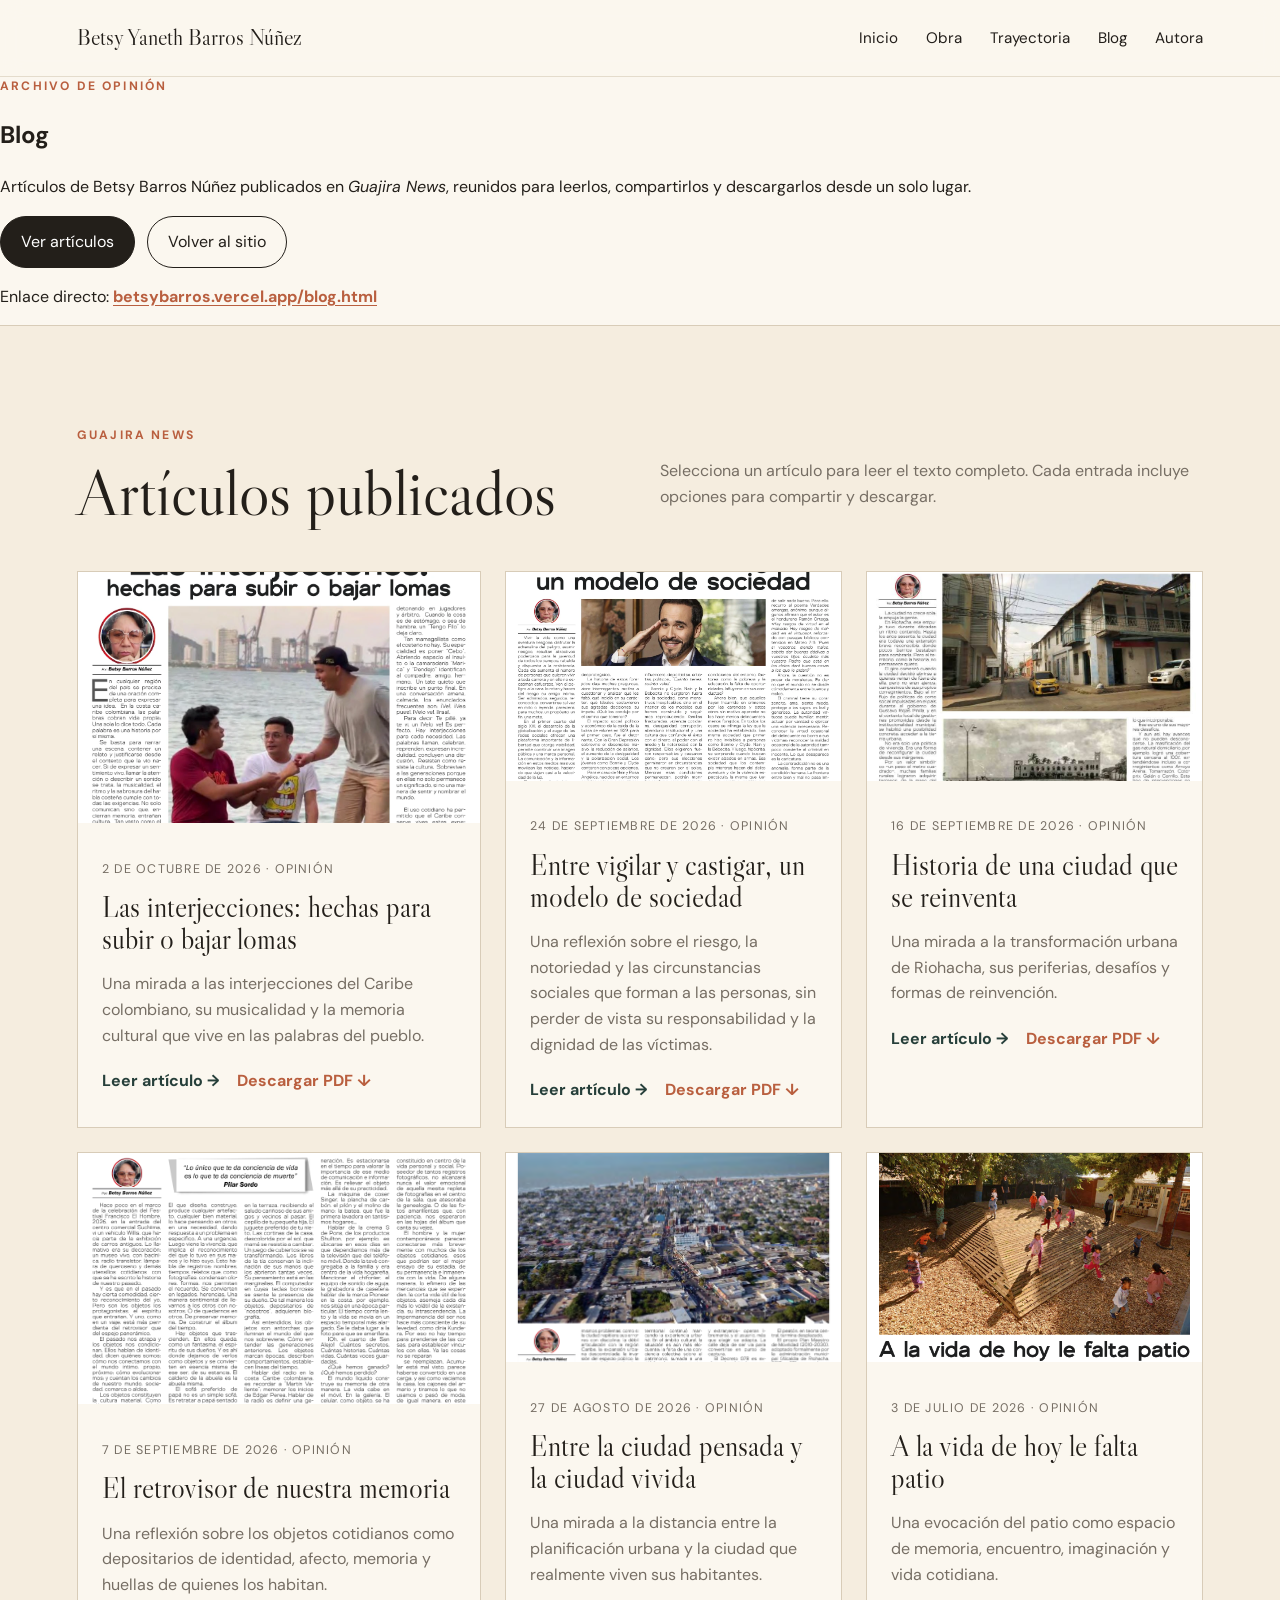
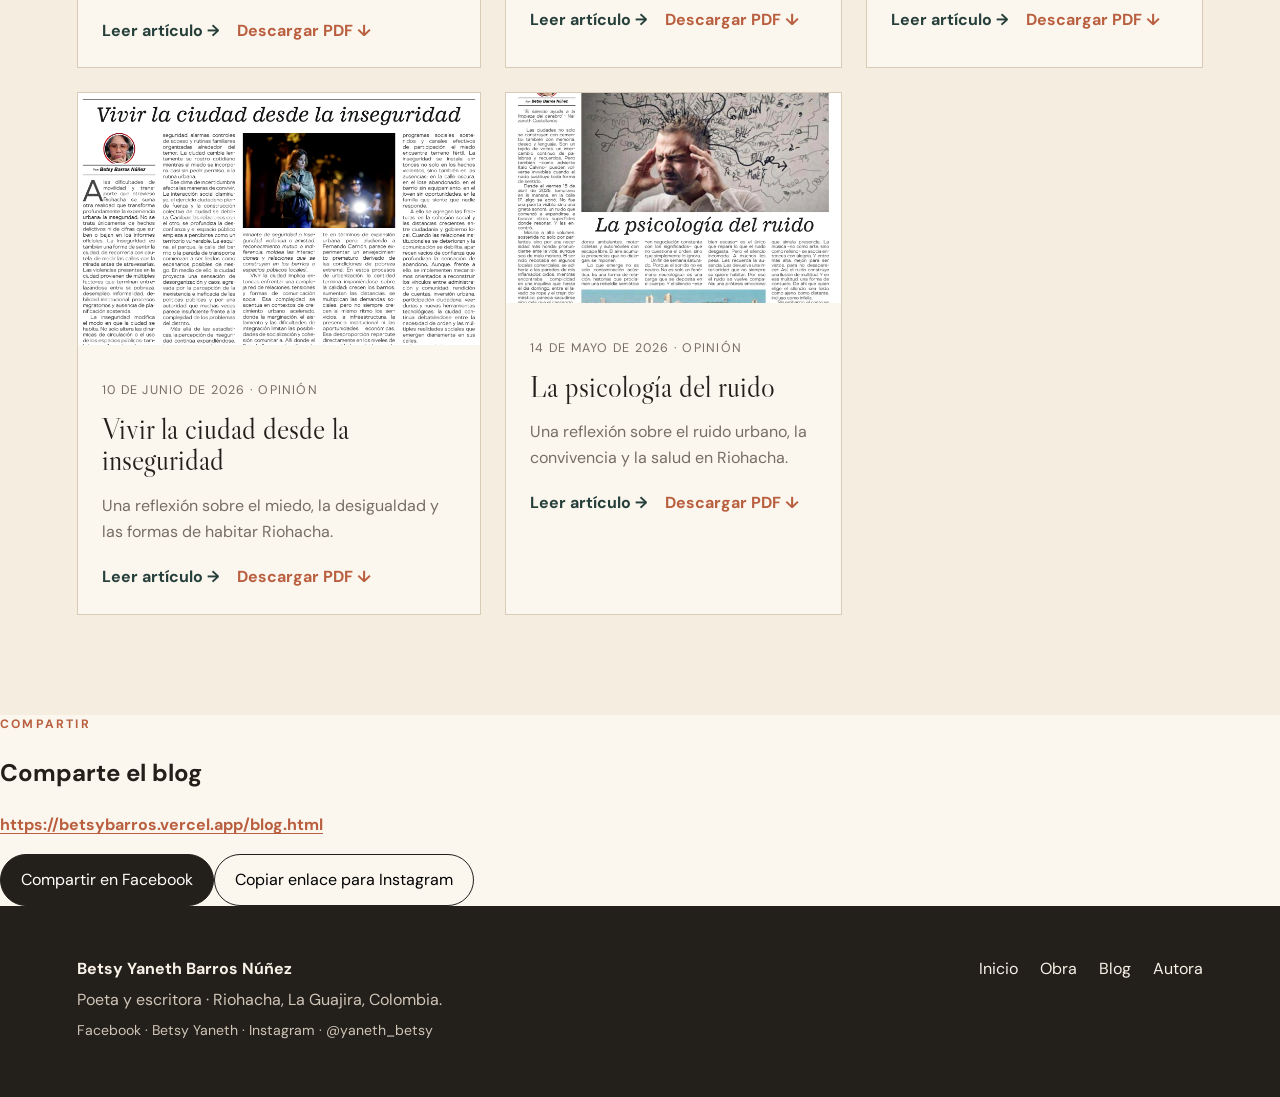
==== blog.html @ 894092a4 "Publicar Las interjecciones, columna del 2 de octubre de 2026" ====
<!DOCTYPE html>

<html lang="es">
<head>
<meta charset="utf-8"/>
<meta content="width=device-width, initial-scale=1.0" name="viewport"/>
<meta content="Blog de Betsy Yaneth Barros Núñez: archivo de artículos de opinión publicados en Guajira News." name="description"/>
<link href="https://betsybarros.vercel.app/blog.html" rel="canonical"/>
<meta content="Blog | Betsy Yaneth Barros Núñez" property="og:title"/>
<meta content="Artículos de opinión de Betsy Barros Núñez publicados en Guajira News." property="og:description"/>
<meta content="website" property="og:type"/>
<meta content="https://betsybarros.vercel.app/blog.html" property="og:url"/>
<meta content="https://betsybarros.vercel.app/assets/betsy-barros-retrato.png" property="og:image"/>
<title>Blog | Betsy Yaneth Barros Núñez</title>
<link href="https://fonts.googleapis.com" rel="preconnect"/>
<link crossorigin="" href="https://fonts.gstatic.com" rel="preconnect"/>
<link href="https://fonts.googleapis.com/css2?family=DM+Sans:wght@400;500;600;700&amp;family=Libre+Caslon+Display&amp;display=swap" rel="stylesheet"/>
<link href="styles.css" rel="stylesheet">
</link></head>
<body>
<header class="site-header">
<a class="brand" href="index.html">Betsy Yaneth Barros Núñez</a>
<nav aria-label="Navegación principal" class="nav">
<a href="index.html">Inicio</a><a href="index.html#obra">Obra</a><a href="index.html#trayectoria">Trayectoria</a><a aria-current="page" class="nav-blog" href="blog.html">Blog</a><a href="index.html#autora">Autora</a>
</nav>
</header>
<main>
<section class="blog-hero">
<p class="eyebrow">Archivo de opinión</p>
<h1>Blog</h1>
<p>Artículos de Betsy Barros Núñez publicados en <em>Guajira News</em>, reunidos para leerlos, compartirlos y descargarlos desde un solo lugar.</p>
<div class="hero-actions"><a class="btn primary" href="#archivo">Ver artículos</a><a class="btn secondary" href="index.html">Volver al sitio</a></div>
<p class="blog-public-url">Enlace directo: <a href="https://betsybarros.vercel.app/blog.html">betsybarros.vercel.app/blog.html</a></p>
</section>
<section class="section articles-section" id="archivo">
<div class="section-heading split-heading"><div><p class="eyebrow">Guajira News</p><h2>Artículos publicados</h2></div><p>Selecciona un artículo para leer el texto completo. Cada entrada incluye opciones para compartir y descargar.</p></div>
<div class="articles-grid"><article class="article-card featured"><div class="article-image article-photo"><img alt="Página 6 del artículo Las interjecciones: hechas para subir o bajar lomas publicado en Guajira News" src="assets/las-interjecciones-hechas-para-subir-o-bajar-lomas-guajira-news.webp"/></div><div class="article-body"><p class="meta">2 de octubre de 2026 · Opinión</p><h3>Las interjecciones: hechas para subir o bajar lomas</h3><p>Una mirada a las interjecciones del Caribe colombiano, su musicalidad y la memoria cultural que vive en las palabras del pueblo.</p><div class="card-actions"><a class="text-link" href="las-interjecciones-hechas-para-subir-o-bajar-lomas.html">Leer artículo →</a><a class="text-link subtle-link" download="" href="downloads/las-interjecciones-hechas-para-subir-o-bajar-lomas-betsy-barros.pdf">Descargar PDF ↓</a></div></div></article><article class="article-card"><div class="article-image article-photo"><img alt="Página 12 del artículo Entre vigilar y castigar, un modelo de sociedad publicado en Guajira News" src="assets/entre-vigilar-y-castigar-un-modelo-de-sociedad-guajira-news.webp"/></div><div class="article-body"><p class="meta">24 de septiembre de 2026 · Opinión</p><h3>Entre vigilar y castigar, un modelo de sociedad</h3><p>Una reflexión sobre el riesgo, la notoriedad y las circunstancias sociales que forman a las personas, sin perder de vista su responsabilidad y la dignidad de las víctimas.</p><div class="card-actions"><a class="text-link" href="entre-vigilar-y-castigar-un-modelo-de-sociedad.html">Leer artículo →</a><a class="text-link subtle-link" download="" href="downloads/entre-vigilar-y-castigar-un-modelo-de-sociedad-betsy-barros.pdf">Descargar PDF ↓</a></div></div></article><article class="article-card"><div class="article-image article-photo"><img alt="Página del artículo Historia de una ciudad que se reinventa publicado en Guajira News" src="assets/historia-de-una-ciudad-que-se-reinventa-guajira-news.jpg"/></div><div class="article-body"><p class="meta">16 de septiembre de 2026 · Opinión</p><h3>Historia de una ciudad que se reinventa</h3><p>Una mirada a la transformación urbana de Riohacha, sus periferias, desafíos y formas de reinvención.</p><div class="card-actions"><a class="text-link" href="historia-de-una-ciudad-que-se-reinventa.html">Leer artículo →</a><a class="text-link subtle-link" download="" href="downloads/historia-de-una-ciudad-que-se-reinventa-betsy-barros.pdf">Descargar PDF ↓</a></div></div></article>
<article class="article-card"><div class="article-image article-photo"><img alt="Artículo El retrovisor de nuestra memoria" src="assets/el-retrovisor-de-nuestra-memoria-guajira-news.png"/></div><div class="article-body"><p class="meta">7 de septiembre de 2026 · Opinión</p><h3>El retrovisor de nuestra memoria</h3><p>Una reflexión sobre los objetos cotidianos como depositarios de identidad, afecto, memoria y huellas de quienes los habitan.</p><div class="card-actions"><a class="text-link" href="el-retrovisor-de-nuestra-memoria.html">Leer artículo →</a><a class="text-link subtle-link" download="" href="downloads/el-retrovisor-de-nuestra-memoria-betsy-barros.pdf">Descargar PDF ↓</a></div></div></article>
<article class="article-card"><div class="article-image article-photo"><img alt="Artículo Entre la ciudad pensada y la ciudad vivida" src="assets/entre-la-ciudad-pensada-y-la-ciudad-vivida-guajira-news.png"/></div><div class="article-body"><p class="meta">27 de agosto de 2026 · Opinión</p><h3>Entre la ciudad pensada y la ciudad vivida</h3><p>Una mirada a la distancia entre la planificación urbana y la ciudad que realmente viven sus habitantes.</p><div class="card-actions"><a class="text-link" href="entre-la-ciudad-pensada-y-la-ciudad-vivida.html">Leer artículo →</a><a class="text-link subtle-link" download="" href="downloads/entre-la-ciudad-pensada-y-la-ciudad-vivida-betsy-barros.pdf">Descargar PDF ↓</a></div></div></article>
<article class="article-card"><div class="article-image article-photo"><img alt="Artículo A la vida de hoy le falta patio" src="assets/a-la-vida-de-hoy-le-falta-patio-guajira-news.png"/></div><div class="article-body"><p class="meta">3 de julio de 2026 · Opinión</p><h3>A la vida de hoy le falta patio</h3><p>Una evocación del patio como espacio de memoria, encuentro, imaginación y vida cotidiana.</p><div class="card-actions"><a class="text-link" href="a-la-vida-de-hoy-le-falta-patio.html">Leer artículo →</a><a class="text-link subtle-link" download="" href="downloads/a-la-vida-de-hoy-le-falta-patio-betsy-barros.pdf">Descargar PDF ↓</a></div></div></article>
<article class="article-card"><div class="article-image article-photo"><img alt="Artículo Vivir la ciudad desde la inseguridad" src="assets/vivir-ciudad-recorte.png"/></div><div class="article-body"><p class="meta">10 de junio de 2026 · Opinión</p><h3>Vivir la ciudad desde la inseguridad</h3><p>Una reflexión sobre el miedo, la desigualdad y las formas de habitar Riohacha.</p><div class="card-actions"><a class="text-link" href="article.html">Leer artículo →</a><a class="text-link subtle-link" download="" href="downloads/vivir-la-ciudad-desde-la-inseguridad-betsy-barros.pdf">Descargar PDF ↓</a></div></div></article>
<article class="article-card"><div class="article-image article-photo"><img alt="Artículo La psicología del ruido" src="assets/la-psicologia-del-ruido-guajira-news.jpg"/></div><div class="article-body"><p class="meta">14 de mayo de 2026 · Opinión</p><h3>La psicología del ruido</h3><p>Una reflexión sobre el ruido urbano, la convivencia y la salud en Riohacha.</p><div class="card-actions"><a class="text-link" href="la-psicologia-del-ruido.html">Leer artículo →</a><a class="text-link subtle-link" download="" href="downloads/la-psicologia-del-ruido-betsy-barros.pdf">Descargar PDF ↓</a></div></div></article>
</div>
</section>
<section aria-labelledby="compartir-blog" class="site-share-section"><div><p class="eyebrow">Compartir</p><h2 id="compartir-blog">Comparte el blog</h2><p><a class="public-url" href="https://betsybarros.vercel.app/blog.html">https://betsybarros.vercel.app/blog.html</a></p></div><div class="site-share-actions"><a class="btn primary" href="https://www.facebook.com/sharer/sharer.php?u=https%3A%2F%2Fbetsybarros.vercel.app%2Fblog.html" rel="noopener noreferrer" target="_blank">Compartir en Facebook</a><button class="btn secondary" id="copyBlogLink" type="button">Copiar enlace para Instagram</button></div></section>
</main>
<footer class="footer"><div><strong>Betsy Yaneth Barros Núñez</strong><p>Poeta y escritora · Riohacha, La Guajira, Colombia.</p><p class="demo-note"><a href="https://facebook.com/betsy.yaneth.5" rel="noopener noreferrer" target="_blank">Facebook · Betsy Yaneth</a> · <a href="https://www.instagram.com/yaneth_betsy/" rel="noopener noreferrer" target="_blank">Instagram · @yaneth_betsy</a></p></div><div class="footer-links"><a href="index.html">Inicio</a><a href="index.html#obra">Obra</a><a class="nav-blog" href="blog.html">Blog</a><a href="index.html#autora">Autora</a></div></footer>
<script src="script.js"></script>
</body>
</html>
---- styles.css ----
:root{--ink:#231f1a;--sand:#f1e2c6;--paper:#fbf7ef;--rust:#b95f3f;--deep:#263f3a;--line:#d8ccb8;--white:#fff;--muted:#766e64}
*{box-sizing:border-box}html{scroll-behavior:smooth}body{margin:0;font-family:'DM Sans',sans-serif;background:var(--paper);color:var(--ink);line-height:1.6}a{color:inherit;text-decoration:none}button,input,textarea{font:inherit}
.site-header{position:sticky;top:0;z-index:20;display:flex;justify-content:space-between;align-items:center;padding:20px 6vw;background:rgba(251,247,239,.94);backdrop-filter:blur(10px);border-bottom:1px solid rgba(216,204,184,.65)}.brand{font-family:'Libre Caslon Display',serif;font-size:1.4rem}.nav{display:flex;gap:28px;font-size:.95rem}.nav a:hover,.text-link:hover,.back-link:hover{color:var(--rust)}
.hero{min-height:82vh;display:grid;grid-template-columns:1.08fr .92fr;align-items:stretch}.hero-copy{padding:9vw 6vw 7vw;display:flex;flex-direction:column;justify-content:center}.eyebrow{text-transform:uppercase;letter-spacing:.18em;font-size:.76rem;font-weight:700;color:var(--rust);margin:0 0 14px}.hero h1,.section h2,.article-page h1{font-family:'Libre Caslon Display',serif;font-weight:400;line-height:1.03;margin:0}.hero h1{font-size:clamp(3.1rem,7vw,7rem);max-width:900px}.hero-text{font-size:1.18rem;max-width:620px;color:var(--muted);margin:28px 0}.hero-actions{display:flex;gap:12px;flex-wrap:wrap}.btn{border-radius:999px;padding:12px 20px;border:1px solid var(--ink);cursor:pointer;display:inline-flex;align-items:center;justify-content:center}.btn.primary{background:var(--ink);color:var(--white)}.btn.secondary{background:transparent}.btn:hover{transform:translateY(-1px)}
.hero-art{position:relative;overflow:hidden;min-height:550px;background:linear-gradient(#e8bd74,#f2d7a5 48%,#ca7c54 48%,#b65f43);display:flex;align-items:center;justify-content:center}.sun{position:absolute;width:170px;height:170px;border-radius:50%;background:#f9e5a9;top:12%;right:18%}.dune{position:absolute;border-radius:50% 50% 0 0}.dune-one{width:120%;height:42%;background:#d7925c;bottom:-7%;left:-18%;transform:rotate(7deg)}.dune-two{width:100%;height:34%;background:#9f5843;bottom:-8%;right:-25%;transform:rotate(-8deg)}.portrait-placeholder{position:relative;z-index:3;width:58%;aspect-ratio:3/4;border:1px solid rgba(255,255,255,.55);display:flex;align-items:center;justify-content:center;color:#fff;background:rgba(38,63,58,.18);backdrop-filter:blur(3px);font-weight:600}
.section{padding:100px 6vw;border-top:1px solid var(--line)}.section-heading{max-width:760px;margin-bottom:45px}.section-heading h2,.author-section h2{font-size:clamp(2.5rem,5vw,5rem)}.section-heading>p:last-child,.split-heading>p{color:var(--muted)}.books-grid{display:grid;grid-template-columns:repeat(3,1fr);gap:28px}.book-card{display:grid;grid-template-columns:44% 1fr;gap:20px;align-items:end}.book-cover{aspect-ratio:2/3;display:flex;align-items:flex-end;padding:18px;font-family:'Libre Caslon Display',serif;font-size:1.3rem;box-shadow:0 20px 40px rgba(35,31,26,.12)}.cover-a{background:linear-gradient(145deg,#203d36,#6d9182);color:#fff}.cover-b{background:linear-gradient(145deg,#c66e49,#f0bd7f)}.cover-c{background:linear-gradient(145deg,#e9d7b5,#9c775a)}.book-info h3,.article-body h3{font-family:'Libre Caslon Display',serif;font-weight:400;font-size:1.8rem;line-height:1.1;margin:5px 0 12px}.book-info p{font-size:.95rem}.meta{font-size:.78rem;text-transform:uppercase;letter-spacing:.1em;color:var(--muted)}
.articles-section{background:#f5eddf}.split-heading{display:grid;grid-template-columns:1fr 1fr;max-width:none;align-items:end;gap:40px}.articles-grid{display:grid;grid-template-columns:1.2fr 1fr 1fr;gap:24px}.article-card{background:var(--paper);border:1px solid var(--line)}.article-image{aspect-ratio:16/10}.abstract-one{background:radial-gradient(circle at 22% 20%,#f4c978 0 16%,transparent 17%),linear-gradient(135deg,#284943 0 43%,#d07350 43% 72%,#e8cf9e 72%)}.abstract-two{background:linear-gradient(145deg,#dcb36b 0 33%,#8f513e 33% 64%,#253d38 64%)}.abstract-three{background:radial-gradient(circle at 70% 32%,#f6d58b 0 14%,transparent 15%),linear-gradient(155deg,#b45c42,#e3b375 52%,#2d4b46 52%)}.article-body{padding:24px}.article-body p{color:var(--muted)}.text-link{font-weight:700;color:var(--deep)}
.author-section{display:grid;grid-template-columns:1fr 1fr;gap:80px}.author-copy{font-size:1.1rem;color:var(--muted)}.footer{padding:50px 6vw;background:var(--ink);color:#f8f1e7;display:flex;justify-content:space-between;gap:40px}.footer p{color:#cfc5b8;margin:6px 0}.footer-links{display:flex;gap:22px}
.article-page{max-width:1080px;margin:0 auto;padding:70px 6vw 100px}.back-link{display:inline-block;margin-bottom:60px;color:var(--muted)}.article-page article{max-width:820px;margin:0 auto}.article-page h1{font-size:clamp(3rem,7vw,6.8rem);margin-bottom:20px}.article-meta-row{display:flex;gap:10px;color:var(--muted);margin-bottom:36px}.article-hero{width:100%;aspect-ratio:16/8;margin:0 0 55px}.article-content{max-width:720px;margin:0 auto;font-family:Georgia,serif;font-size:1.15rem;line-height:1.85}.article-content .lead{font-size:1.35rem}.article-content blockquote{font-family:'Libre Caslon Display',serif;font-size:2rem;line-height:1.25;border-left:3px solid var(--rust);margin:45px 0;padding:10px 0 10px 28px}.share-panel{margin:70px auto 0;max-width:720px;border-top:1px solid var(--line);border-bottom:1px solid var(--line);padding:28px 0;display:flex;justify-content:space-between;gap:24px;align-items:center}.share-panel p{margin:4px 0;color:var(--muted)}.share-actions{display:flex;gap:10px;flex-wrap:wrap}.comments-section{max-width:720px;margin:90px auto 0}.comment-form{display:grid;gap:18px}.comment-form label{display:grid;gap:8px;font-weight:600}.comment-form input,.comment-form textarea{border:1px solid var(--line);background:#fffdf8;padding:14px;border-radius:8px}.demo-note{font-size:.88rem;color:var(--muted);margin-top:16px}.comments-list{display:grid;gap:14px;margin-top:30px}.comment{border-top:1px solid var(--line);padding:20px 0}.comment strong{display:block}.comment time{font-size:.8rem;color:var(--muted)}
@media (max-width:900px){.hero{grid-template-columns:1fr}.hero-art{min-height:440px}.books-grid,.articles-grid{grid-template-columns:1fr}.book-card{grid-template-columns:150px 1fr}.split-heading,.author-section{grid-template-columns:1fr;gap:25px}.nav{display:none}.share-panel{align-items:flex-start;flex-direction:column}}
@media (max-width:560px){.hero-copy,.section,.article-page{padding-left:22px;padding-right:22px}.hero h1{font-size:3.4rem}.book-card{grid-template-columns:1fr}.book-cover{max-width:210px}.footer{padding:40px 22px;flex-direction:column}.article-page h1{font-size:3.4rem}}

/* Content added for Betsy Yaneth Barros Núñez */
.cover-d{background:linear-gradient(145deg,#7e4237,#d58c65);color:#fff}.cover-e{background:linear-gradient(145deg,#31504a,#d2b179);color:#fff}
.content-note{margin:34px 0 0;color:var(--muted);font-size:.9rem}
.trajectory-section{background:var(--deep);color:var(--paper)}.trajectory-section .section-heading>p:last-child{color:#d6cec0}.trajectory-grid{display:grid;grid-template-columns:repeat(3,1fr);gap:1px;background:rgba(255,255,255,.18);border:1px solid rgba(255,255,255,.18)}.trajectory-card{padding:34px;background:var(--deep)}.trajectory-card h3{font-family:'Libre Caslon Display',serif;font-size:2rem;font-weight:400;line-height:1.1;margin:8px 0 18px}.trajectory-card p:last-child{color:#d6cec0}.trajectory-year{margin:0;text-transform:uppercase;letter-spacing:.15em;font-size:.75rem;font-weight:700;color:#e9bd76}
.author-copy strong{color:var(--ink)}
@media (max-width:900px){.trajectory-grid{grid-template-columns:1fr}.books-grid{grid-template-columns:1fr 1fr}.book-card{grid-template-columns:120px 1fr}}
@media (max-width:650px){.books-grid{grid-template-columns:1fr}.book-card{grid-template-columns:120px 1fr}}


/* Fotografías y portadas reales */
.portrait-frame{position:relative;z-index:3;width:min(62%,470px);margin:0;aspect-ratio:2/3;border:10px solid rgba(255,255,255,.78);box-shadow:0 28px 70px rgba(35,31,26,.32);overflow:hidden;background:#eee}
.portrait-frame img{width:100%;height:100%;display:block;object-fit:cover;object-position:center 42%}
.image-cover{padding:0;overflow:hidden;background:#eee;align-items:stretch}
.image-cover img{width:100%;height:100%;display:block;object-fit:cover}
@media (max-width:900px){.portrait-frame{width:min(54%,360px)}}
@media (max-width:560px){.portrait-frame{width:min(72%,310px);border-width:7px}}

/* Artículo real y archivo descargable */
.article-photo{overflow:hidden;background:#eee}
.article-photo img{width:100%;height:100%;display:block;object-fit:cover;object-position:center 16%}
.card-actions{display:flex;gap:18px;align-items:center;flex-wrap:wrap;margin-top:20px}
.subtle-link{color:var(--rust)}
.placeholder-card{opacity:.82}
.article-toolbar{max-width:720px;margin:0 auto 46px;display:flex;gap:10px;flex-wrap:wrap}
.download-btn{gap:8px}
.article-byline{margin-top:42px;padding-top:20px;border-top:1px solid var(--line);font-family:'DM Sans',sans-serif;font-size:1rem!important;color:var(--muted)}
.original-clipping{max-width:900px;margin:70px auto 0}
.original-clipping img{width:100%;display:block;border:1px solid var(--line);box-shadow:0 18px 45px rgba(35,31,26,.09)}
.original-clipping figcaption{font-size:.86rem;color:var(--muted);margin-top:10px;text-align:center}
.comment-head{display:flex;gap:14px;justify-content:space-between;align-items:baseline}
.comment p{white-space:pre-wrap;margin-bottom:0}
.hp-field{position:absolute!important;left:-10000px!important;width:1px!important;height:1px!important;overflow:hidden!important}
.comment-form button[disabled]{opacity:.6;cursor:wait}
@media (max-width:700px){.article-toolbar{align-items:stretch}.article-toolbar .btn{width:100%}.comment-head{align-items:flex-start;flex-direction:column;gap:2px}}

/* Nuevas redes y ampliación de biblioteca */
.social-links{display:flex;gap:10px;flex-wrap:wrap;margin-top:18px}
.social-links-inline{margin-top:22px}
.social-pill{display:inline-flex;align-items:center;justify-content:center;padding:10px 16px;border:1px solid var(--line);border-radius:999px;background:#fffdf8;color:var(--ink);font-weight:600;text-decoration:none;transition:transform .18s ease,box-shadow .18s ease,border-color .18s ease}
.social-pill:hover{transform:translateY(-1px);box-shadow:0 8px 22px rgba(35,31,26,.08);border-color:#c7b79f}
.tiny-note{font-size:.86rem;color:var(--muted);margin-top:10px}
.books-grid-large{grid-template-columns:repeat(2,minmax(0,1fr))}
@media (max-width:700px){.books-grid-large{grid-template-columns:1fr}}


/* Firma poética de la autora */
.poem-signature{display:grid;grid-template-columns:minmax(0,.82fr) minmax(0,1.18fr);gap:8vw;padding:95px 8vw;background:#efe1c8;border-top:1px solid var(--line);border-bottom:1px solid var(--line);align-items:start}
.poem-intro{position:sticky;top:110px;max-width:480px}
.poem-intro h2{font-family:'Libre Caslon Display',serif;font-size:clamp(3rem,5vw,5.4rem);font-weight:400;line-height:1;margin:0 0 24px}
.poem-intro>p:not(.eyebrow){color:var(--muted);font-size:1.05rem}
.poem-source{margin-top:28px!important;font-size:.9rem!important;text-transform:uppercase;letter-spacing:.1em;color:var(--rust)!important;font-weight:700}
.featured-poem{margin:0;padding:0 0 0 42px;border-left:1px solid rgba(35,31,26,.32);font-family:'Libre Caslon Display',serif;font-size:clamp(1.65rem,3vw,2.8rem);line-height:1.28;color:var(--ink)}
.featured-poem p{margin:0 0 18px}
.featured-poem footer{margin-top:38px;font-family:'DM Sans',sans-serif;font-size:.78rem;font-weight:700;letter-spacing:.15em;text-transform:uppercase;color:var(--rust)}
@media (max-width:800px){.poem-signature{grid-template-columns:1fr;gap:45px;padding:75px 6vw}.poem-intro{position:static}.featured-poem{padding-left:24px}}
@media (max-width:560px){.poem-signature{padding:65px 22px}.featured-poem{font-size:1.75rem}}
\n\n/* Blog visible + portadas pulidas + compartir sitio */\n.nav-blog{font-weight:800!important;color:var(--rust)!important;letter-spacing:.06em;text-transform:uppercase}\n.hero-site-link{margin-top:22px;display:flex;align-items:center;gap:10px;flex-wrap:wrap;font-size:.9rem;color:var(--muted)}\n.hero-site-link span{font-weight:700;text-transform:uppercase;letter-spacing:.08em;font-size:.72rem}\n.hero-site-link a,.public-url,.blog-public-url a{color:var(--rust);font-weight:700;text-decoration:underline;text-underline-offset:3px;overflow-wrap:anywhere}\n.book-cover.image-cover{background:#eee7db;display:flex;align-items:center;justify-content:center;padding:10px}\n.book-cover.image-cover img{width:100%;height:100%;display:block;object-fit:contain;object-position:center;box-shadow:0 9px 22px rgba(35,31,26,.12)}\n.blog-cta-band{margin:0 8vw 95px;padding:42px 48px;background:#efe1c8;border:1px solid var(--line);display:flex;align-items:center;justify-content:space-between;gap:30px}\n.blog-cta-band h2{font-family:'Libre Caslon Display',serif;font-size:clamp(2.4rem,4vw,4rem);font-weight:400;line-height:1;margin:0 0 10px}\n.blog-cta-band p:last-child{margin-bottom:0;color:var(--muted)}\n.site-share-section{padding:62px 8vw;background:#f4ede2;border-top:1px solid var(--line);display:grid;grid-template-columns:minmax(0,.9fr) minmax(0,1.1fr);gap:40px;align-items:center}\n.site-share-section h2{font-family:'Libre Caslon Display',serif;font-size:clamp(2.2rem,4vw,3.8rem);font-weight:400;line-height:1.05;margin:0 0 16px}\n.site-share-actions{display:flex;gap:12px;flex-wrap:wrap;justify-content:flex-end}\n.blog-hero{padding:120px 8vw 85px;background:linear-gradient(135deg,#efe1c8 0%,#f9f5ed 72%);border-bottom:1px solid var(--line)}\n.blog-hero h1{font-family:'Libre Caslon Display',serif;font-size:clamp(4.5rem,11vw,9rem);font-weight:400;line-height:.85;margin:12px 0 28px}\n.blog-hero>p:not(.eyebrow):not(.blog-public-url){max-width:760px;font-size:1.18rem;color:var(--muted)}\n.blog-public-url{margin-top:26px;color:var(--muted);font-size:.92rem}\n@media (max-width:820px){.blog-cta-band{margin:0 6vw 75px;padding:34px;align-items:flex-start;flex-direction:column}.site-share-section{grid-template-columns:1fr;padding:52px 6vw}.site-share-actions{justify-content:flex-start}.blog-hero{padding:95px 6vw 68px}}\n@media (max-width:560px){.blog-cta-band{margin:0 22px 65px;padding:28px}.site-share-section{padding:46px 22px}.site-share-actions .btn{width:100%}.blog-hero{padding:80px 22px 58px}.hero-site-link{align-items:flex-start;flex-direction:column;gap:4px}}\n
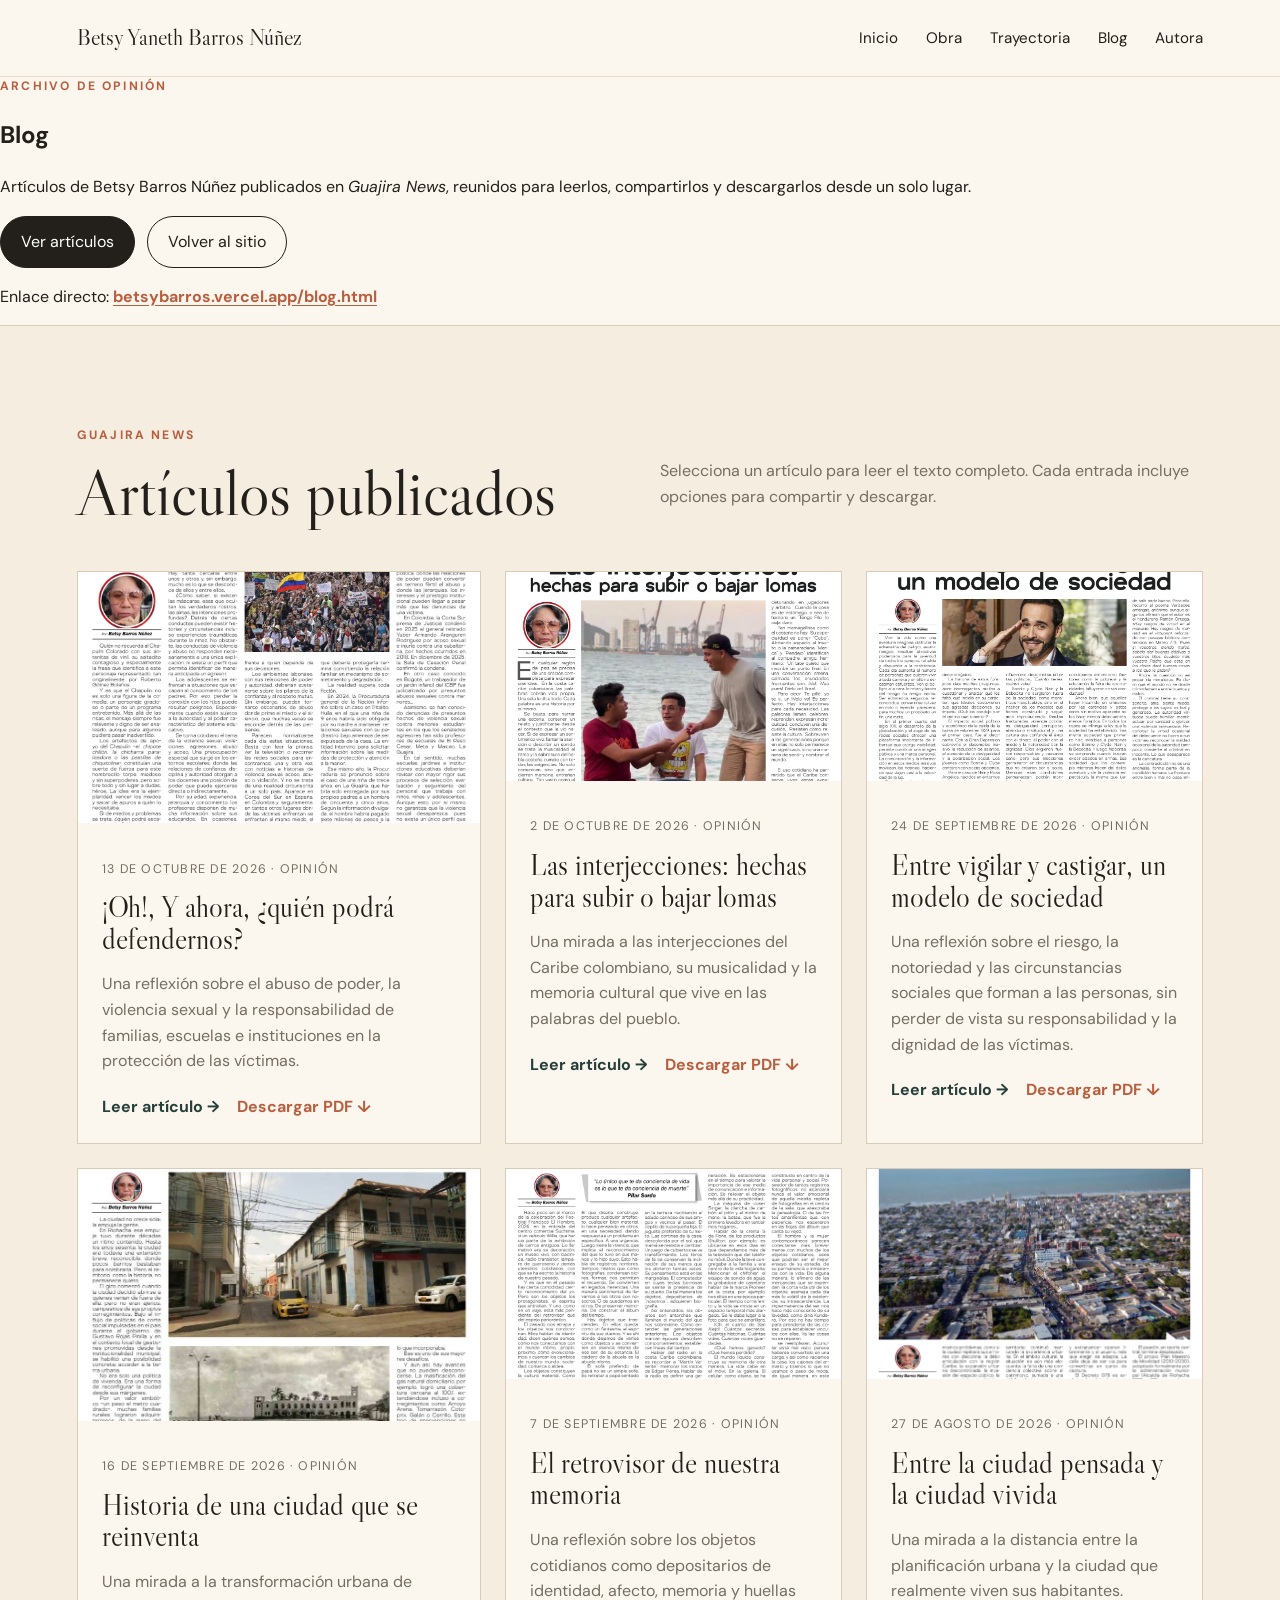
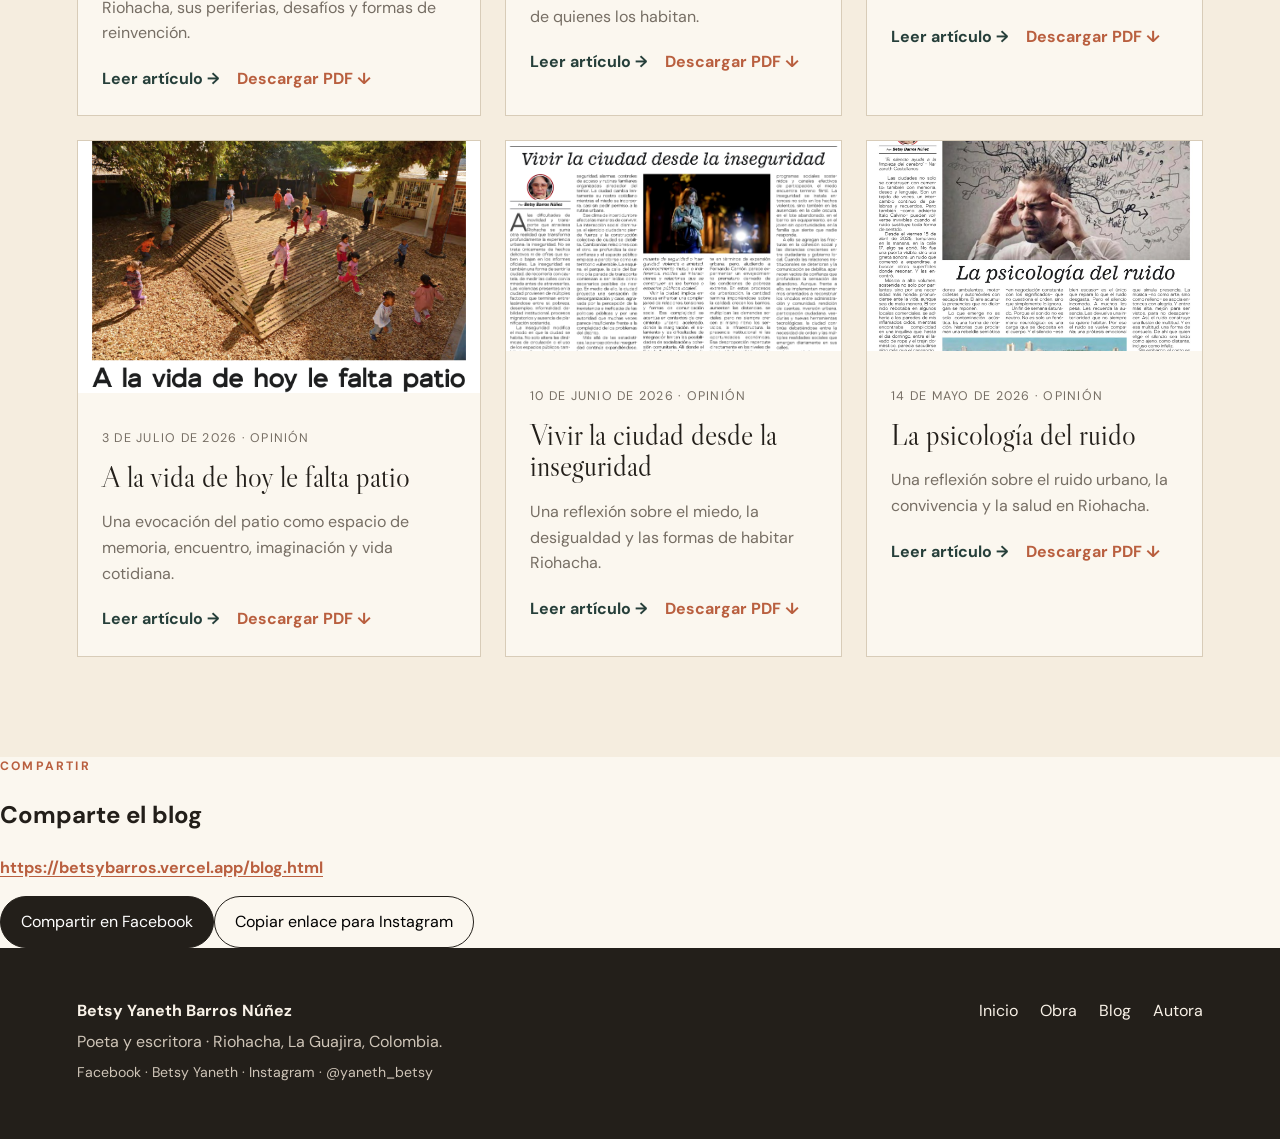
==== commit e8a81420: "Publicar columna del 13 de octubre: ¡Oh!, Y ahora, ¿quién podrá defendernos?" ====
--- a/blog.html
+++ b/blog.html
@@ -34,7 +34,7 @@
 </section>
 <section class="section articles-section" id="archivo">
 <div class="section-heading split-heading"><div><p class="eyebrow">Guajira News</p><h2>Artículos publicados</h2></div><p>Selecciona un artículo para leer el texto completo. Cada entrada incluye opciones para compartir y descargar.</p></div>
-<div class="articles-grid"><article class="article-card featured"><div class="article-image article-photo"><img alt="Página 6 del artículo Las interjecciones: hechas para subir o bajar lomas publicado en Guajira News" src="assets/las-interjecciones-hechas-para-subir-o-bajar-lomas-guajira-news.webp"/></div><div class="article-body"><p class="meta">2 de octubre de 2026 · Opinión</p><h3>Las interjecciones: hechas para subir o bajar lomas</h3><p>Una mirada a las interjecciones del Caribe colombiano, su musicalidad y la memoria cultural que vive en las palabras del pueblo.</p><div class="card-actions"><a class="text-link" href="las-interjecciones-hechas-para-subir-o-bajar-lomas.html">Leer artículo →</a><a class="text-link subtle-link" download="" href="downloads/las-interjecciones-hechas-para-subir-o-bajar-lomas-betsy-barros.pdf">Descargar PDF ↓</a></div></div></article><article class="article-card"><div class="article-image article-photo"><img alt="Página 12 del artículo Entre vigilar y castigar, un modelo de sociedad publicado en Guajira News" src="assets/entre-vigilar-y-castigar-un-modelo-de-sociedad-guajira-news.webp"/></div><div class="article-body"><p class="meta">24 de septiembre de 2026 · Opinión</p><h3>Entre vigilar y castigar, un modelo de sociedad</h3><p>Una reflexión sobre el riesgo, la notoriedad y las circunstancias sociales que forman a las personas, sin perder de vista su responsabilidad y la dignidad de las víctimas.</p><div class="card-actions"><a class="text-link" href="entre-vigilar-y-castigar-un-modelo-de-sociedad.html">Leer artículo →</a><a class="text-link subtle-link" download="" href="downloads/entre-vigilar-y-castigar-un-modelo-de-sociedad-betsy-barros.pdf">Descargar PDF ↓</a></div></div></article><article class="article-card"><div class="article-image article-photo"><img alt="Página del artículo Historia de una ciudad que se reinventa publicado en Guajira News" src="assets/historia-de-una-ciudad-que-se-reinventa-guajira-news.jpg"/></div><div class="article-body"><p class="meta">16 de septiembre de 2026 · Opinión</p><h3>Historia de una ciudad que se reinventa</h3><p>Una mirada a la transformación urbana de Riohacha, sus periferias, desafíos y formas de reinvención.</p><div class="card-actions"><a class="text-link" href="historia-de-una-ciudad-que-se-reinventa.html">Leer artículo →</a><a class="text-link subtle-link" download="" href="downloads/historia-de-una-ciudad-que-se-reinventa-betsy-barros.pdf">Descargar PDF ↓</a></div></div></article>
+<div class="articles-grid"><article class="article-card featured"><div class="article-image article-photo"><img alt="Página 12 del artículo ¡Oh!, Y ahora, ¿quién podrá defendernos? publicado en Guajira News" src="assets/oh-y-ahora-quien-podra-defendernos-guajira-news.webp"/></div><div class="article-body"><p class="meta">13 de octubre de 2026 · Opinión</p><h3>¡Oh!, Y ahora, ¿quién podrá defendernos?</h3><p>Una reflexión sobre el abuso de poder, la violencia sexual y la responsabilidad de familias, escuelas e instituciones en la protección de las víctimas.</p><div class="card-actions"><a class="text-link" href="oh-y-ahora-quien-podra-defendernos.html">Leer artículo →</a><a class="text-link subtle-link" download="" href="downloads/oh-y-ahora-quien-podra-defendernos-betsy-barros.pdf">Descargar PDF ↓</a></div></div></article><article class="article-card"><div class="article-image article-photo"><img alt="Página 6 del artículo Las interjecciones: hechas para subir o bajar lomas publicado en Guajira News" src="assets/las-interjecciones-hechas-para-subir-o-bajar-lomas-guajira-news.webp"/></div><div class="article-body"><p class="meta">2 de octubre de 2026 · Opinión</p><h3>Las interjecciones: hechas para subir o bajar lomas</h3><p>Una mirada a las interjecciones del Caribe colombiano, su musicalidad y la memoria cultural que vive en las palabras del pueblo.</p><div class="card-actions"><a class="text-link" href="las-interjecciones-hechas-para-subir-o-bajar-lomas.html">Leer artículo →</a><a class="text-link subtle-link" download="" href="downloads/las-interjecciones-hechas-para-subir-o-bajar-lomas-betsy-barros.pdf">Descargar PDF ↓</a></div></div></article><article class="article-card"><div class="article-image article-photo"><img alt="Página 12 del artículo Entre vigilar y castigar, un modelo de sociedad publicado en Guajira News" src="assets/entre-vigilar-y-castigar-un-modelo-de-sociedad-guajira-news.webp"/></div><div class="article-body"><p class="meta">24 de septiembre de 2026 · Opinión</p><h3>Entre vigilar y castigar, un modelo de sociedad</h3><p>Una reflexión sobre el riesgo, la notoriedad y las circunstancias sociales que forman a las personas, sin perder de vista su responsabilidad y la dignidad de las víctimas.</p><div class="card-actions"><a class="text-link" href="entre-vigilar-y-castigar-un-modelo-de-sociedad.html">Leer artículo →</a><a class="text-link subtle-link" download="" href="downloads/entre-vigilar-y-castigar-un-modelo-de-sociedad-betsy-barros.pdf">Descargar PDF ↓</a></div></div></article><article class="article-card"><div class="article-image article-photo"><img alt="Página del artículo Historia de una ciudad que se reinventa publicado en Guajira News" src="assets/historia-de-una-ciudad-que-se-reinventa-guajira-news.jpg"/></div><div class="article-body"><p class="meta">16 de septiembre de 2026 · Opinión</p><h3>Historia de una ciudad que se reinventa</h3><p>Una mirada a la transformación urbana de Riohacha, sus periferias, desafíos y formas de reinvención.</p><div class="card-actions"><a class="text-link" href="historia-de-una-ciudad-que-se-reinventa.html">Leer artículo →</a><a class="text-link subtle-link" download="" href="downloads/historia-de-una-ciudad-que-se-reinventa-betsy-barros.pdf">Descargar PDF ↓</a></div></div></article>
 <article class="article-card"><div class="article-image article-photo"><img alt="Artículo El retrovisor de nuestra memoria" src="assets/el-retrovisor-de-nuestra-memoria-guajira-news.png"/></div><div class="article-body"><p class="meta">7 de septiembre de 2026 · Opinión</p><h3>El retrovisor de nuestra memoria</h3><p>Una reflexión sobre los objetos cotidianos como depositarios de identidad, afecto, memoria y huellas de quienes los habitan.</p><div class="card-actions"><a class="text-link" href="el-retrovisor-de-nuestra-memoria.html">Leer artículo →</a><a class="text-link subtle-link" download="" href="downloads/el-retrovisor-de-nuestra-memoria-betsy-barros.pdf">Descargar PDF ↓</a></div></div></article>
 <article class="article-card"><div class="article-image article-photo"><img alt="Artículo Entre la ciudad pensada y la ciudad vivida" src="assets/entre-la-ciudad-pensada-y-la-ciudad-vivida-guajira-news.png"/></div><div class="article-body"><p class="meta">27 de agosto de 2026 · Opinión</p><h3>Entre la ciudad pensada y la ciudad vivida</h3><p>Una mirada a la distancia entre la planificación urbana y la ciudad que realmente viven sus habitantes.</p><div class="card-actions"><a class="text-link" href="entre-la-ciudad-pensada-y-la-ciudad-vivida.html">Leer artículo →</a><a class="text-link subtle-link" download="" href="downloads/entre-la-ciudad-pensada-y-la-ciudad-vivida-betsy-barros.pdf">Descargar PDF ↓</a></div></div></article>
 <article class="article-card"><div class="article-image article-photo"><img alt="Artículo A la vida de hoy le falta patio" src="assets/a-la-vida-de-hoy-le-falta-patio-guajira-news.png"/></div><div class="article-body"><p class="meta">3 de julio de 2026 · Opinión</p><h3>A la vida de hoy le falta patio</h3><p>Una evocación del patio como espacio de memoria, encuentro, imaginación y vida cotidiana.</p><div class="card-actions"><a class="text-link" href="a-la-vida-de-hoy-le-falta-patio.html">Leer artículo →</a><a class="text-link subtle-link" download="" href="downloads/a-la-vida-de-hoy-le-falta-patio-betsy-barros.pdf">Descargar PDF ↓</a></div></div></article>
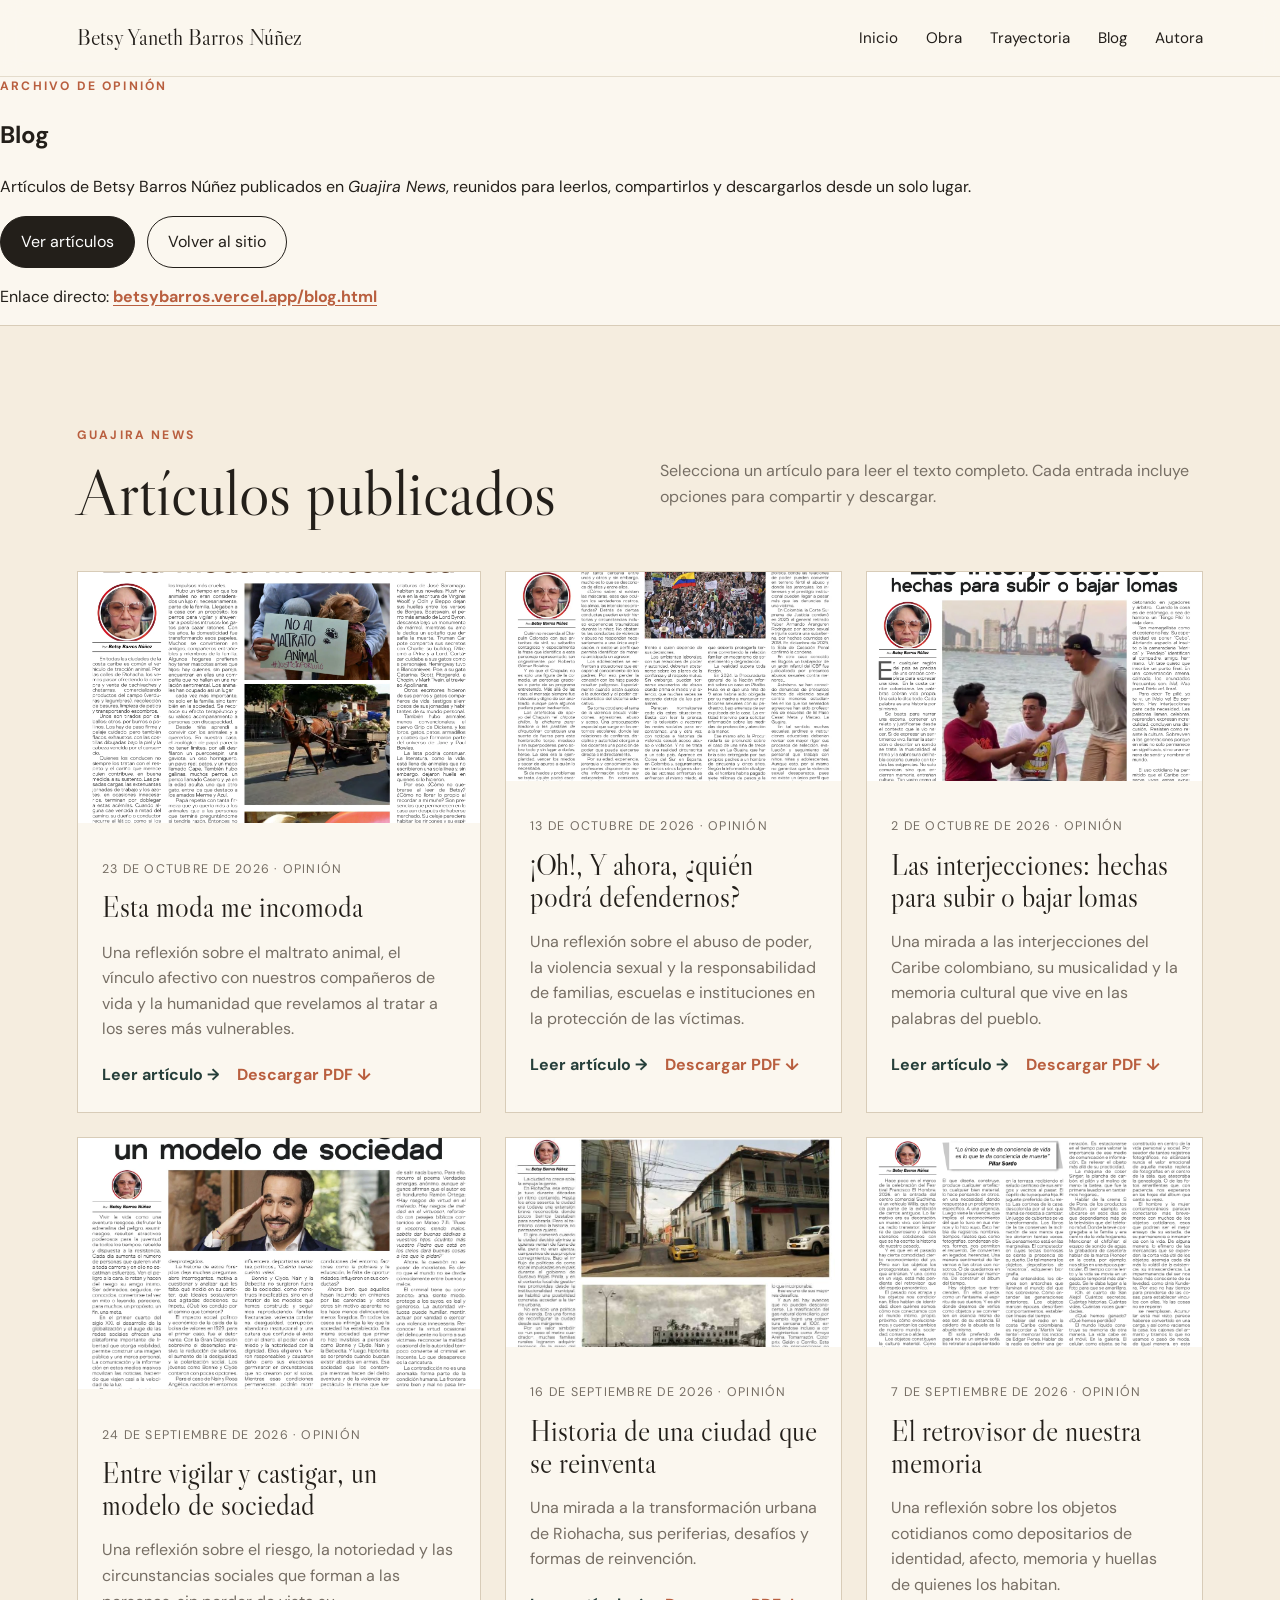
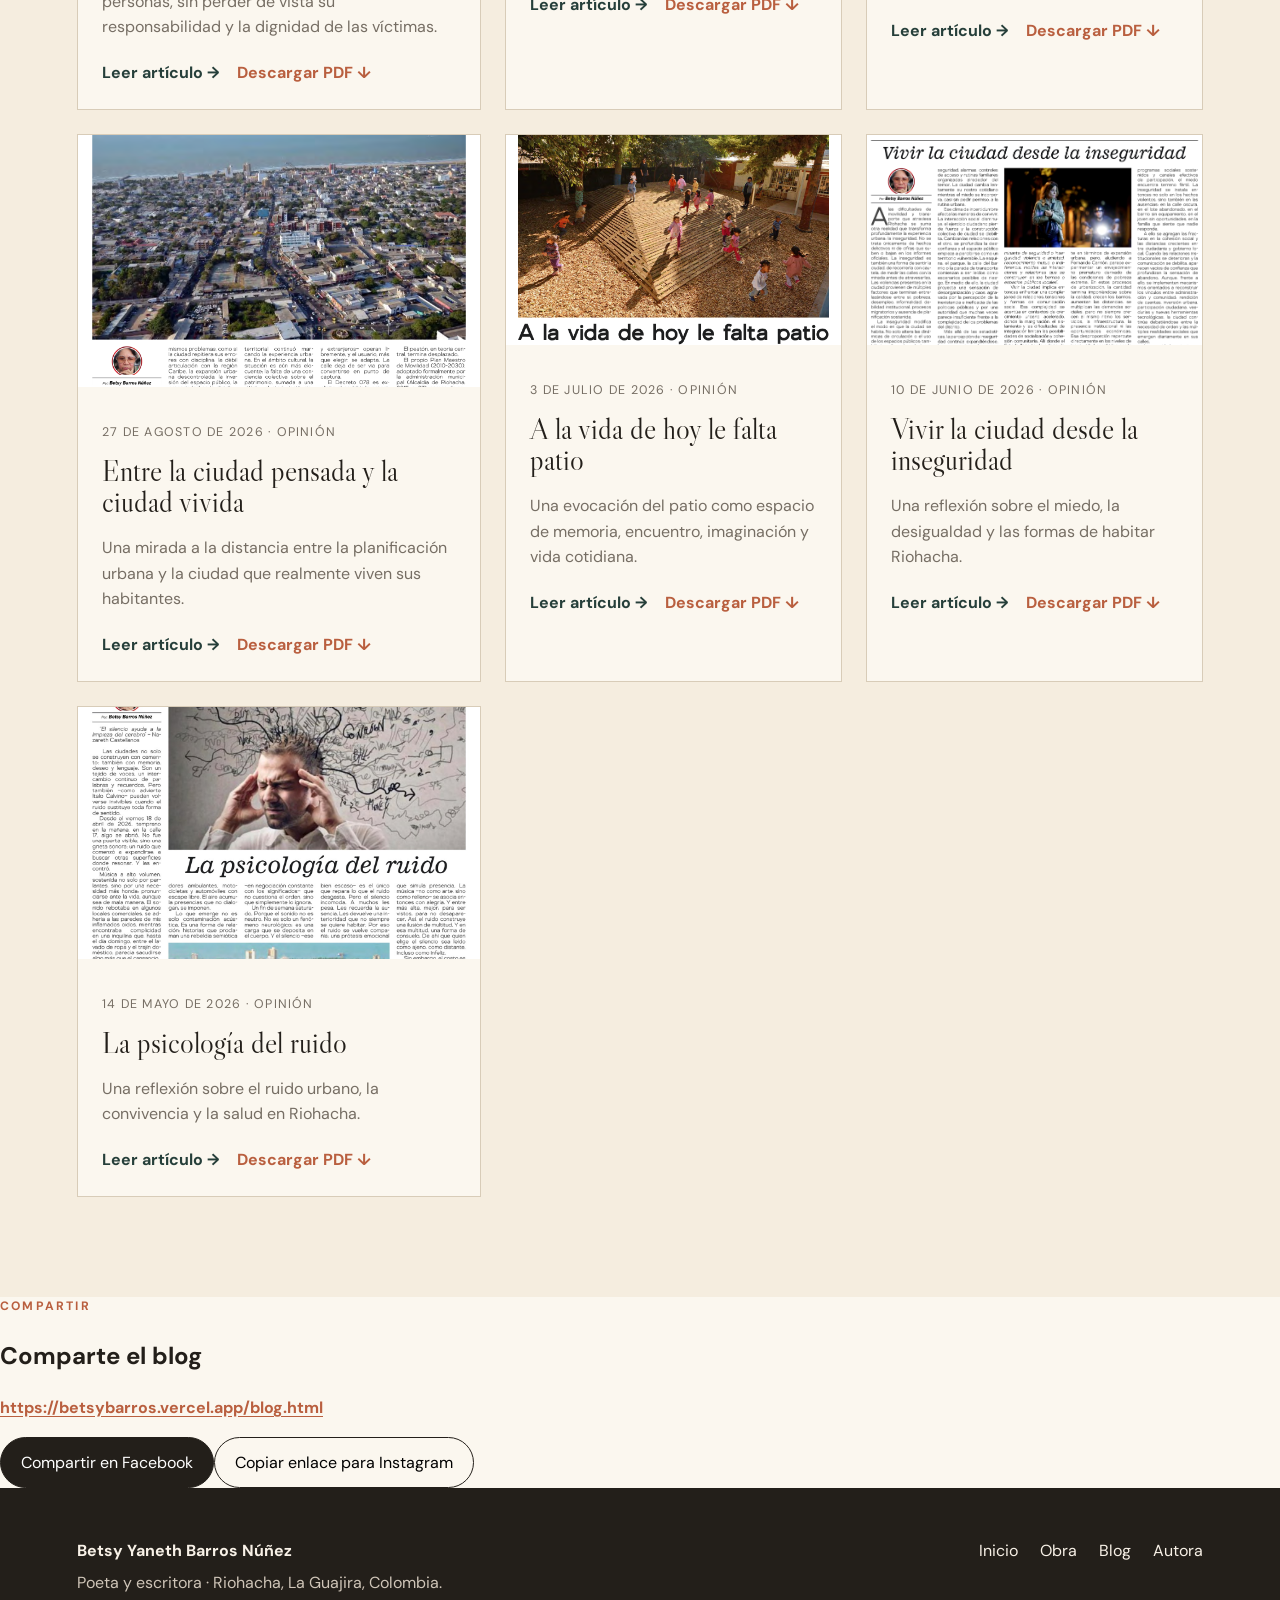
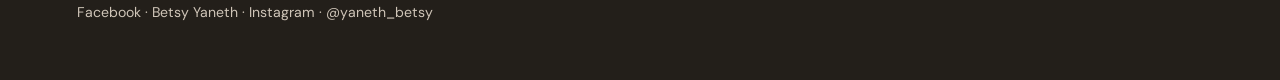
==== commit f4bf3a08: "Publicar columna del 23 de octubre: Esta moda me incomoda" ====
--- a/blog.html
+++ b/blog.html
@@ -34,7 +34,7 @@
 </section>
 <section class="section articles-section" id="archivo">
 <div class="section-heading split-heading"><div><p class="eyebrow">Guajira News</p><h2>Artículos publicados</h2></div><p>Selecciona un artículo para leer el texto completo. Cada entrada incluye opciones para compartir y descargar.</p></div>
-<div class="articles-grid"><article class="article-card featured"><div class="article-image article-photo"><img alt="Página 12 del artículo ¡Oh!, Y ahora, ¿quién podrá defendernos? publicado en Guajira News" src="assets/oh-y-ahora-quien-podra-defendernos-guajira-news.webp"/></div><div class="article-body"><p class="meta">13 de octubre de 2026 · Opinión</p><h3>¡Oh!, Y ahora, ¿quién podrá defendernos?</h3><p>Una reflexión sobre el abuso de poder, la violencia sexual y la responsabilidad de familias, escuelas e instituciones en la protección de las víctimas.</p><div class="card-actions"><a class="text-link" href="oh-y-ahora-quien-podra-defendernos.html">Leer artículo →</a><a class="text-link subtle-link" download="" href="downloads/oh-y-ahora-quien-podra-defendernos-betsy-barros.pdf">Descargar PDF ↓</a></div></div></article><article class="article-card"><div class="article-image article-photo"><img alt="Página 6 del artículo Las interjecciones: hechas para subir o bajar lomas publicado en Guajira News" src="assets/las-interjecciones-hechas-para-subir-o-bajar-lomas-guajira-news.webp"/></div><div class="article-body"><p class="meta">2 de octubre de 2026 · Opinión</p><h3>Las interjecciones: hechas para subir o bajar lomas</h3><p>Una mirada a las interjecciones del Caribe colombiano, su musicalidad y la memoria cultural que vive en las palabras del pueblo.</p><div class="card-actions"><a class="text-link" href="las-interjecciones-hechas-para-subir-o-bajar-lomas.html">Leer artículo →</a><a class="text-link subtle-link" download="" href="downloads/las-interjecciones-hechas-para-subir-o-bajar-lomas-betsy-barros.pdf">Descargar PDF ↓</a></div></div></article><article class="article-card"><div class="article-image article-photo"><img alt="Página 12 del artículo Entre vigilar y castigar, un modelo de sociedad publicado en Guajira News" src="assets/entre-vigilar-y-castigar-un-modelo-de-sociedad-guajira-news.webp"/></div><div class="article-body"><p class="meta">24 de septiembre de 2026 · Opinión</p><h3>Entre vigilar y castigar, un modelo de sociedad</h3><p>Una reflexión sobre el riesgo, la notoriedad y las circunstancias sociales que forman a las personas, sin perder de vista su responsabilidad y la dignidad de las víctimas.</p><div class="card-actions"><a class="text-link" href="entre-vigilar-y-castigar-un-modelo-de-sociedad.html">Leer artículo →</a><a class="text-link subtle-link" download="" href="downloads/entre-vigilar-y-castigar-un-modelo-de-sociedad-betsy-barros.pdf">Descargar PDF ↓</a></div></div></article><article class="article-card"><div class="article-image article-photo"><img alt="Página del artículo Historia de una ciudad que se reinventa publicado en Guajira News" src="assets/historia-de-una-ciudad-que-se-reinventa-guajira-news.jpg"/></div><div class="article-body"><p class="meta">16 de septiembre de 2026 · Opinión</p><h3>Historia de una ciudad que se reinventa</h3><p>Una mirada a la transformación urbana de Riohacha, sus periferias, desafíos y formas de reinvención.</p><div class="card-actions"><a class="text-link" href="historia-de-una-ciudad-que-se-reinventa.html">Leer artículo →</a><a class="text-link subtle-link" download="" href="downloads/historia-de-una-ciudad-que-se-reinventa-betsy-barros.pdf">Descargar PDF ↓</a></div></div></article>
+<div class="articles-grid"><article class="article-card featured"><div class="article-image article-photo"><img alt="Página 10 del artículo Esta moda me incomoda publicado en Guajira News" src="assets/esta-moda-me-incomoda-guajira-news.webp"/></div><div class="article-body"><p class="meta">23 de octubre de 2026 · Opinión</p><h3>Esta moda me incomoda</h3><p>Una reflexión sobre el maltrato animal, el vínculo afectivo con nuestros compañeros de vida y la humanidad que revelamos al tratar a los seres más vulnerables.</p><div class="card-actions"><a class="text-link" href="esta-moda-me-incomoda.html">Leer artículo →</a><a class="text-link subtle-link" download="" href="downloads/esta-moda-me-incomoda-betsy-barros.pdf">Descargar PDF ↓</a></div></div></article><article class="article-card"><div class="article-image article-photo"><img alt="Página 12 del artículo ¡Oh!, Y ahora, ¿quién podrá defendernos? publicado en Guajira News" src="assets/oh-y-ahora-quien-podra-defendernos-guajira-news.webp"/></div><div class="article-body"><p class="meta">13 de octubre de 2026 · Opinión</p><h3>¡Oh!, Y ahora, ¿quién podrá defendernos?</h3><p>Una reflexión sobre el abuso de poder, la violencia sexual y la responsabilidad de familias, escuelas e instituciones en la protección de las víctimas.</p><div class="card-actions"><a class="text-link" href="oh-y-ahora-quien-podra-defendernos.html">Leer artículo →</a><a class="text-link subtle-link" download="" href="downloads/oh-y-ahora-quien-podra-defendernos-betsy-barros.pdf">Descargar PDF ↓</a></div></div></article><article class="article-card"><div class="article-image article-photo"><img alt="Página 6 del artículo Las interjecciones: hechas para subir o bajar lomas publicado en Guajira News" src="assets/las-interjecciones-hechas-para-subir-o-bajar-lomas-guajira-news.webp"/></div><div class="article-body"><p class="meta">2 de octubre de 2026 · Opinión</p><h3>Las interjecciones: hechas para subir o bajar lomas</h3><p>Una mirada a las interjecciones del Caribe colombiano, su musicalidad y la memoria cultural que vive en las palabras del pueblo.</p><div class="card-actions"><a class="text-link" href="las-interjecciones-hechas-para-subir-o-bajar-lomas.html">Leer artículo →</a><a class="text-link subtle-link" download="" href="downloads/las-interjecciones-hechas-para-subir-o-bajar-lomas-betsy-barros.pdf">Descargar PDF ↓</a></div></div></article><article class="article-card"><div class="article-image article-photo"><img alt="Página 12 del artículo Entre vigilar y castigar, un modelo de sociedad publicado en Guajira News" src="assets/entre-vigilar-y-castigar-un-modelo-de-sociedad-guajira-news.webp"/></div><div class="article-body"><p class="meta">24 de septiembre de 2026 · Opinión</p><h3>Entre vigilar y castigar, un modelo de sociedad</h3><p>Una reflexión sobre el riesgo, la notoriedad y las circunstancias sociales que forman a las personas, sin perder de vista su responsabilidad y la dignidad de las víctimas.</p><div class="card-actions"><a class="text-link" href="entre-vigilar-y-castigar-un-modelo-de-sociedad.html">Leer artículo →</a><a class="text-link subtle-link" download="" href="downloads/entre-vigilar-y-castigar-un-modelo-de-sociedad-betsy-barros.pdf">Descargar PDF ↓</a></div></div></article><article class="article-card"><div class="article-image article-photo"><img alt="Página del artículo Historia de una ciudad que se reinventa publicado en Guajira News" src="assets/historia-de-una-ciudad-que-se-reinventa-guajira-news.jpg"/></div><div class="article-body"><p class="meta">16 de septiembre de 2026 · Opinión</p><h3>Historia de una ciudad que se reinventa</h3><p>Una mirada a la transformación urbana de Riohacha, sus periferias, desafíos y formas de reinvención.</p><div class="card-actions"><a class="text-link" href="historia-de-una-ciudad-que-se-reinventa.html">Leer artículo →</a><a class="text-link subtle-link" download="" href="downloads/historia-de-una-ciudad-que-se-reinventa-betsy-barros.pdf">Descargar PDF ↓</a></div></div></article>
 <article class="article-card"><div class="article-image article-photo"><img alt="Artículo El retrovisor de nuestra memoria" src="assets/el-retrovisor-de-nuestra-memoria-guajira-news.png"/></div><div class="article-body"><p class="meta">7 de septiembre de 2026 · Opinión</p><h3>El retrovisor de nuestra memoria</h3><p>Una reflexión sobre los objetos cotidianos como depositarios de identidad, afecto, memoria y huellas de quienes los habitan.</p><div class="card-actions"><a class="text-link" href="el-retrovisor-de-nuestra-memoria.html">Leer artículo →</a><a class="text-link subtle-link" download="" href="downloads/el-retrovisor-de-nuestra-memoria-betsy-barros.pdf">Descargar PDF ↓</a></div></div></article>
 <article class="article-card"><div class="article-image article-photo"><img alt="Artículo Entre la ciudad pensada y la ciudad vivida" src="assets/entre-la-ciudad-pensada-y-la-ciudad-vivida-guajira-news.png"/></div><div class="article-body"><p class="meta">27 de agosto de 2026 · Opinión</p><h3>Entre la ciudad pensada y la ciudad vivida</h3><p>Una mirada a la distancia entre la planificación urbana y la ciudad que realmente viven sus habitantes.</p><div class="card-actions"><a class="text-link" href="entre-la-ciudad-pensada-y-la-ciudad-vivida.html">Leer artículo →</a><a class="text-link subtle-link" download="" href="downloads/entre-la-ciudad-pensada-y-la-ciudad-vivida-betsy-barros.pdf">Descargar PDF ↓</a></div></div></article>
 <article class="article-card"><div class="article-image article-photo"><img alt="Artículo A la vida de hoy le falta patio" src="assets/a-la-vida-de-hoy-le-falta-patio-guajira-news.png"/></div><div class="article-body"><p class="meta">3 de julio de 2026 · Opinión</p><h3>A la vida de hoy le falta patio</h3><p>Una evocación del patio como espacio de memoria, encuentro, imaginación y vida cotidiana.</p><div class="card-actions"><a class="text-link" href="a-la-vida-de-hoy-le-falta-patio.html">Leer artículo →</a><a class="text-link subtle-link" download="" href="downloads/a-la-vida-de-hoy-le-falta-patio-betsy-barros.pdf">Descargar PDF ↓</a></div></div></article>
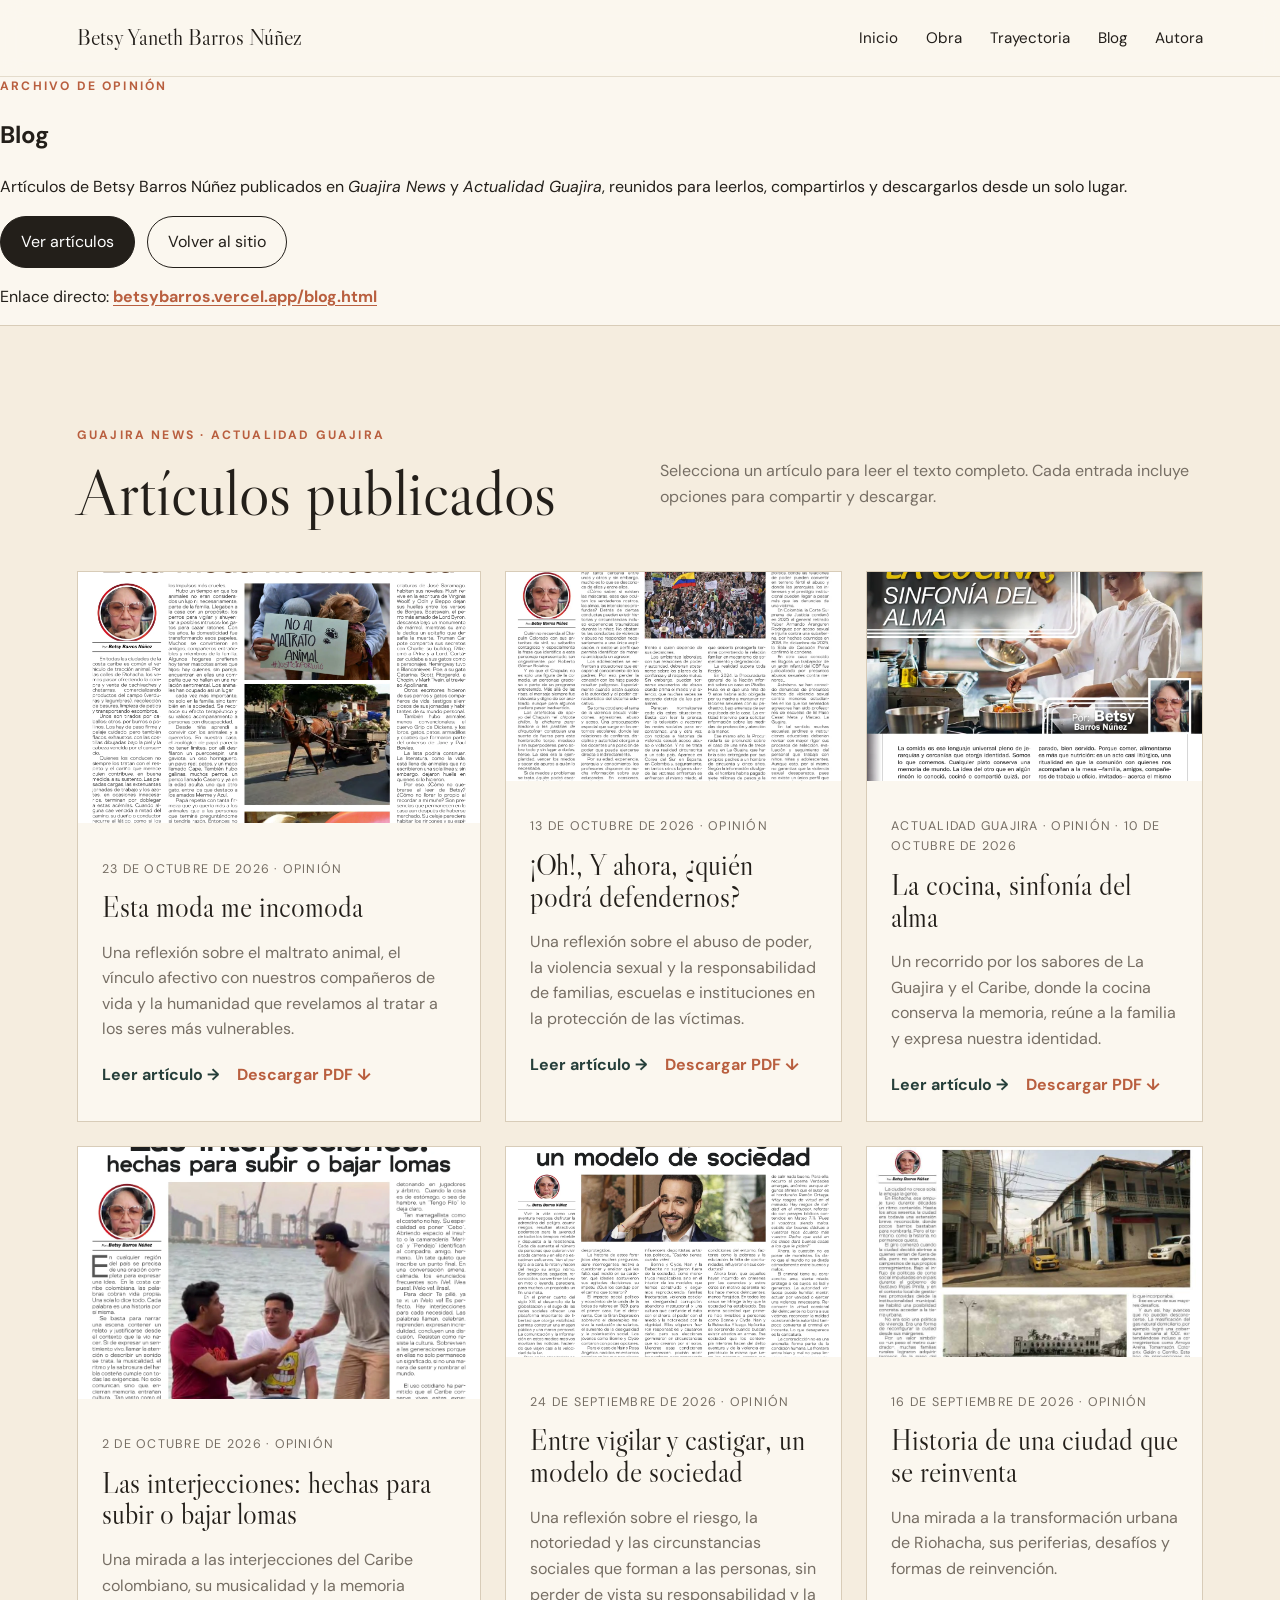
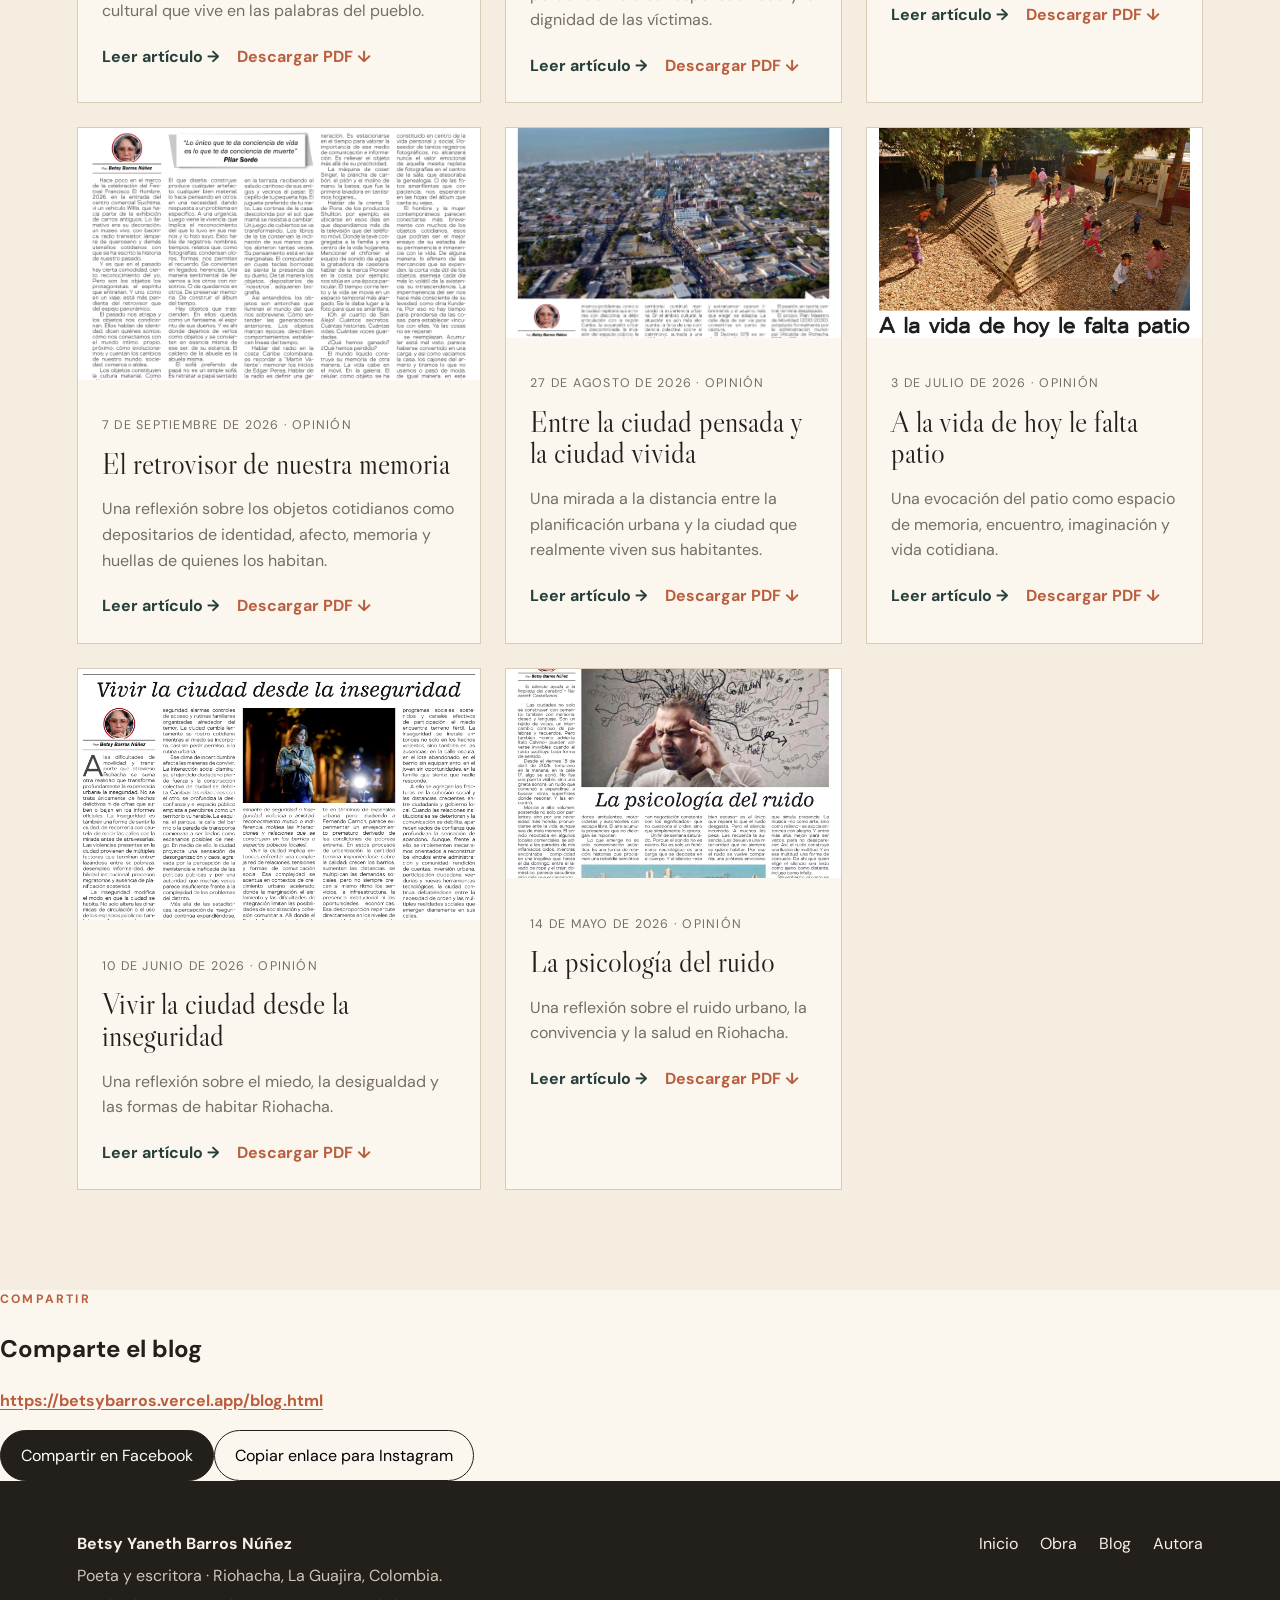
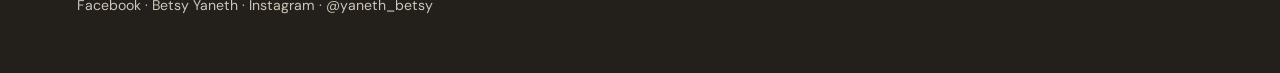
==== commit 393906f2: "Publicar La cocina, sinfonía del alma de Actualidad Guajira" ====
--- a/blog.html
+++ b/blog.html
@@ -4,10 +4,10 @@
 <head>
 <meta charset="utf-8"/>
 <meta content="width=device-width, initial-scale=1.0" name="viewport"/>
-<meta content="Blog de Betsy Yaneth Barros Núñez: archivo de artículos de opinión publicados en Guajira News." name="description"/>
+<meta content="Blog de Betsy Yaneth Barros Núñez: archivo de artículos de opinión publicados en Guajira News y Actualidad Guajira." name="description"/>
 <link href="https://betsybarros.vercel.app/blog.html" rel="canonical"/>
 <meta content="Blog | Betsy Yaneth Barros Núñez" property="og:title"/>
-<meta content="Artículos de opinión de Betsy Barros Núñez publicados en Guajira News." property="og:description"/>
+<meta content="Artículos de opinión de Betsy Barros Núñez publicados en Guajira News y Actualidad Guajira." property="og:description"/>
 <meta content="website" property="og:type"/>
 <meta content="https://betsybarros.vercel.app/blog.html" property="og:url"/>
 <meta content="https://betsybarros.vercel.app/assets/betsy-barros-retrato.png" property="og:image"/>
@@ -15,8 +15,8 @@
 <link href="https://fonts.googleapis.com" rel="preconnect"/>
 <link crossorigin="" href="https://fonts.gstatic.com" rel="preconnect"/>
 <link href="https://fonts.googleapis.com/css2?family=DM+Sans:wght@400;500;600;700&amp;family=Libre+Caslon+Display&amp;display=swap" rel="stylesheet"/>
-<link href="styles.css" rel="stylesheet">
-</link></head>
+<link href="styles.css" rel="stylesheet"/>
+</head>
 <body>
 <header class="site-header">
 <a class="brand" href="index.html">Betsy Yaneth Barros Núñez</a>
@@ -28,13 +28,13 @@
 <section class="blog-hero">
 <p class="eyebrow">Archivo de opinión</p>
 <h1>Blog</h1>
-<p>Artículos de Betsy Barros Núñez publicados en <em>Guajira News</em>, reunidos para leerlos, compartirlos y descargarlos desde un solo lugar.</p>
+<p>Artículos de Betsy Barros Núñez publicados en <em>Guajira News</em> y <em>Actualidad Guajira</em>, reunidos para leerlos, compartirlos y descargarlos desde un solo lugar.</p>
 <div class="hero-actions"><a class="btn primary" href="#archivo">Ver artículos</a><a class="btn secondary" href="index.html">Volver al sitio</a></div>
 <p class="blog-public-url">Enlace directo: <a href="https://betsybarros.vercel.app/blog.html">betsybarros.vercel.app/blog.html</a></p>
 </section>
 <section class="section articles-section" id="archivo">
-<div class="section-heading split-heading"><div><p class="eyebrow">Guajira News</p><h2>Artículos publicados</h2></div><p>Selecciona un artículo para leer el texto completo. Cada entrada incluye opciones para compartir y descargar.</p></div>
-<div class="articles-grid"><article class="article-card featured"><div class="article-image article-photo"><img alt="Página 10 del artículo Esta moda me incomoda publicado en Guajira News" src="assets/esta-moda-me-incomoda-guajira-news.webp"/></div><div class="article-body"><p class="meta">23 de octubre de 2026 · Opinión</p><h3>Esta moda me incomoda</h3><p>Una reflexión sobre el maltrato animal, el vínculo afectivo con nuestros compañeros de vida y la humanidad que revelamos al tratar a los seres más vulnerables.</p><div class="card-actions"><a class="text-link" href="esta-moda-me-incomoda.html">Leer artículo →</a><a class="text-link subtle-link" download="" href="downloads/esta-moda-me-incomoda-betsy-barros.pdf">Descargar PDF ↓</a></div></div></article><article class="article-card"><div class="article-image article-photo"><img alt="Página 12 del artículo ¡Oh!, Y ahora, ¿quién podrá defendernos? publicado en Guajira News" src="assets/oh-y-ahora-quien-podra-defendernos-guajira-news.webp"/></div><div class="article-body"><p class="meta">13 de octubre de 2026 · Opinión</p><h3>¡Oh!, Y ahora, ¿quién podrá defendernos?</h3><p>Una reflexión sobre el abuso de poder, la violencia sexual y la responsabilidad de familias, escuelas e instituciones en la protección de las víctimas.</p><div class="card-actions"><a class="text-link" href="oh-y-ahora-quien-podra-defendernos.html">Leer artículo →</a><a class="text-link subtle-link" download="" href="downloads/oh-y-ahora-quien-podra-defendernos-betsy-barros.pdf">Descargar PDF ↓</a></div></div></article><article class="article-card"><div class="article-image article-photo"><img alt="Página 6 del artículo Las interjecciones: hechas para subir o bajar lomas publicado en Guajira News" src="assets/las-interjecciones-hechas-para-subir-o-bajar-lomas-guajira-news.webp"/></div><div class="article-body"><p class="meta">2 de octubre de 2026 · Opinión</p><h3>Las interjecciones: hechas para subir o bajar lomas</h3><p>Una mirada a las interjecciones del Caribe colombiano, su musicalidad y la memoria cultural que vive en las palabras del pueblo.</p><div class="card-actions"><a class="text-link" href="las-interjecciones-hechas-para-subir-o-bajar-lomas.html">Leer artículo →</a><a class="text-link subtle-link" download="" href="downloads/las-interjecciones-hechas-para-subir-o-bajar-lomas-betsy-barros.pdf">Descargar PDF ↓</a></div></div></article><article class="article-card"><div class="article-image article-photo"><img alt="Página 12 del artículo Entre vigilar y castigar, un modelo de sociedad publicado en Guajira News" src="assets/entre-vigilar-y-castigar-un-modelo-de-sociedad-guajira-news.webp"/></div><div class="article-body"><p class="meta">24 de septiembre de 2026 · Opinión</p><h3>Entre vigilar y castigar, un modelo de sociedad</h3><p>Una reflexión sobre el riesgo, la notoriedad y las circunstancias sociales que forman a las personas, sin perder de vista su responsabilidad y la dignidad de las víctimas.</p><div class="card-actions"><a class="text-link" href="entre-vigilar-y-castigar-un-modelo-de-sociedad.html">Leer artículo →</a><a class="text-link subtle-link" download="" href="downloads/entre-vigilar-y-castigar-un-modelo-de-sociedad-betsy-barros.pdf">Descargar PDF ↓</a></div></div></article><article class="article-card"><div class="article-image article-photo"><img alt="Página del artículo Historia de una ciudad que se reinventa publicado en Guajira News" src="assets/historia-de-una-ciudad-que-se-reinventa-guajira-news.jpg"/></div><div class="article-body"><p class="meta">16 de septiembre de 2026 · Opinión</p><h3>Historia de una ciudad que se reinventa</h3><p>Una mirada a la transformación urbana de Riohacha, sus periferias, desafíos y formas de reinvención.</p><div class="card-actions"><a class="text-link" href="historia-de-una-ciudad-que-se-reinventa.html">Leer artículo →</a><a class="text-link subtle-link" download="" href="downloads/historia-de-una-ciudad-que-se-reinventa-betsy-barros.pdf">Descargar PDF ↓</a></div></div></article>
+<div class="section-heading split-heading"><div><p class="eyebrow">Guajira News · Actualidad Guajira</p><h2>Artículos publicados</h2></div><p>Selecciona un artículo para leer el texto completo. Cada entrada incluye opciones para compartir y descargar.</p></div>
+<div class="articles-grid"><article class="article-card featured"><div class="article-image article-photo"><img alt="Página 10 del artículo Esta moda me incomoda publicado en Guajira News" src="assets/esta-moda-me-incomoda-guajira-news.webp"/></div><div class="article-body"><p class="meta">23 de octubre de 2026 · Opinión</p><h3>Esta moda me incomoda</h3><p>Una reflexión sobre el maltrato animal, el vínculo afectivo con nuestros compañeros de vida y la humanidad que revelamos al tratar a los seres más vulnerables.</p><div class="card-actions"><a class="text-link" href="esta-moda-me-incomoda.html">Leer artículo →</a><a class="text-link subtle-link" download="" href="downloads/esta-moda-me-incomoda-betsy-barros.pdf">Descargar PDF ↓</a></div></div></article><article class="article-card"><div class="article-image article-photo"><img alt="Página 12 del artículo ¡Oh!, Y ahora, ¿quién podrá defendernos? publicado en Guajira News" src="assets/oh-y-ahora-quien-podra-defendernos-guajira-news.webp"/></div><div class="article-body"><p class="meta">13 de octubre de 2026 · Opinión</p><h3>¡Oh!, Y ahora, ¿quién podrá defendernos?</h3><p>Una reflexión sobre el abuso de poder, la violencia sexual y la responsabilidad de familias, escuelas e instituciones en la protección de las víctimas.</p><div class="card-actions"><a class="text-link" href="oh-y-ahora-quien-podra-defendernos.html">Leer artículo →</a><a class="text-link subtle-link" download="" href="downloads/oh-y-ahora-quien-podra-defendernos-betsy-barros.pdf">Descargar PDF ↓</a></div></div></article><article class="article-card"><div class="article-image article-photo"><img alt="La cocina, sinfonía del alma, publicado en Actualidad Guajira" loading="lazy" src="assets/la-cocina-sinfonia-del-alma-actualidad-guajira-30.webp"/></div><div class="article-body"><p class="meta">Actualidad Guajira · Opinión · 10 de octubre de 2026</p><h3>La cocina, sinfonía del alma</h3><p>Un recorrido por los sabores de La Guajira y el Caribe, donde la cocina conserva la memoria, reúne a la familia y expresa nuestra identidad.</p><div class="card-actions"><a class="text-link" href="la-cocina-sinfonia-del-alma.html">Leer artículo →</a><a class="text-link subtle-link" download="" href="downloads/la-cocina-sinfonia-del-alma-betsy-barros.pdf">Descargar PDF ↓</a></div></div></article><article class="article-card"><div class="article-image article-photo"><img alt="Página 6 del artículo Las interjecciones: hechas para subir o bajar lomas publicado en Guajira News" src="assets/las-interjecciones-hechas-para-subir-o-bajar-lomas-guajira-news.webp"/></div><div class="article-body"><p class="meta">2 de octubre de 2026 · Opinión</p><h3>Las interjecciones: hechas para subir o bajar lomas</h3><p>Una mirada a las interjecciones del Caribe colombiano, su musicalidad y la memoria cultural que vive en las palabras del pueblo.</p><div class="card-actions"><a class="text-link" href="las-interjecciones-hechas-para-subir-o-bajar-lomas.html">Leer artículo →</a><a class="text-link subtle-link" download="" href="downloads/las-interjecciones-hechas-para-subir-o-bajar-lomas-betsy-barros.pdf">Descargar PDF ↓</a></div></div></article><article class="article-card"><div class="article-image article-photo"><img alt="Página 12 del artículo Entre vigilar y castigar, un modelo de sociedad publicado en Guajira News" src="assets/entre-vigilar-y-castigar-un-modelo-de-sociedad-guajira-news.webp"/></div><div class="article-body"><p class="meta">24 de septiembre de 2026 · Opinión</p><h3>Entre vigilar y castigar, un modelo de sociedad</h3><p>Una reflexión sobre el riesgo, la notoriedad y las circunstancias sociales que forman a las personas, sin perder de vista su responsabilidad y la dignidad de las víctimas.</p><div class="card-actions"><a class="text-link" href="entre-vigilar-y-castigar-un-modelo-de-sociedad.html">Leer artículo →</a><a class="text-link subtle-link" download="" href="downloads/entre-vigilar-y-castigar-un-modelo-de-sociedad-betsy-barros.pdf">Descargar PDF ↓</a></div></div></article><article class="article-card"><div class="article-image article-photo"><img alt="Página del artículo Historia de una ciudad que se reinventa publicado en Guajira News" src="assets/historia-de-una-ciudad-que-se-reinventa-guajira-news.jpg"/></div><div class="article-body"><p class="meta">16 de septiembre de 2026 · Opinión</p><h3>Historia de una ciudad que se reinventa</h3><p>Una mirada a la transformación urbana de Riohacha, sus periferias, desafíos y formas de reinvención.</p><div class="card-actions"><a class="text-link" href="historia-de-una-ciudad-que-se-reinventa.html">Leer artículo →</a><a class="text-link subtle-link" download="" href="downloads/historia-de-una-ciudad-que-se-reinventa-betsy-barros.pdf">Descargar PDF ↓</a></div></div></article>
 <article class="article-card"><div class="article-image article-photo"><img alt="Artículo El retrovisor de nuestra memoria" src="assets/el-retrovisor-de-nuestra-memoria-guajira-news.png"/></div><div class="article-body"><p class="meta">7 de septiembre de 2026 · Opinión</p><h3>El retrovisor de nuestra memoria</h3><p>Una reflexión sobre los objetos cotidianos como depositarios de identidad, afecto, memoria y huellas de quienes los habitan.</p><div class="card-actions"><a class="text-link" href="el-retrovisor-de-nuestra-memoria.html">Leer artículo →</a><a class="text-link subtle-link" download="" href="downloads/el-retrovisor-de-nuestra-memoria-betsy-barros.pdf">Descargar PDF ↓</a></div></div></article>
 <article class="article-card"><div class="article-image article-photo"><img alt="Artículo Entre la ciudad pensada y la ciudad vivida" src="assets/entre-la-ciudad-pensada-y-la-ciudad-vivida-guajira-news.png"/></div><div class="article-body"><p class="meta">27 de agosto de 2026 · Opinión</p><h3>Entre la ciudad pensada y la ciudad vivida</h3><p>Una mirada a la distancia entre la planificación urbana y la ciudad que realmente viven sus habitantes.</p><div class="card-actions"><a class="text-link" href="entre-la-ciudad-pensada-y-la-ciudad-vivida.html">Leer artículo →</a><a class="text-link subtle-link" download="" href="downloads/entre-la-ciudad-pensada-y-la-ciudad-vivida-betsy-barros.pdf">Descargar PDF ↓</a></div></div></article>
 <article class="article-card"><div class="article-image article-photo"><img alt="Artículo A la vida de hoy le falta patio" src="assets/a-la-vida-de-hoy-le-falta-patio-guajira-news.png"/></div><div class="article-body"><p class="meta">3 de julio de 2026 · Opinión</p><h3>A la vida de hoy le falta patio</h3><p>Una evocación del patio como espacio de memoria, encuentro, imaginación y vida cotidiana.</p><div class="card-actions"><a class="text-link" href="a-la-vida-de-hoy-le-falta-patio.html">Leer artículo →</a><a class="text-link subtle-link" download="" href="downloads/a-la-vida-de-hoy-le-falta-patio-betsy-barros.pdf">Descargar PDF ↓</a></div></div></article>
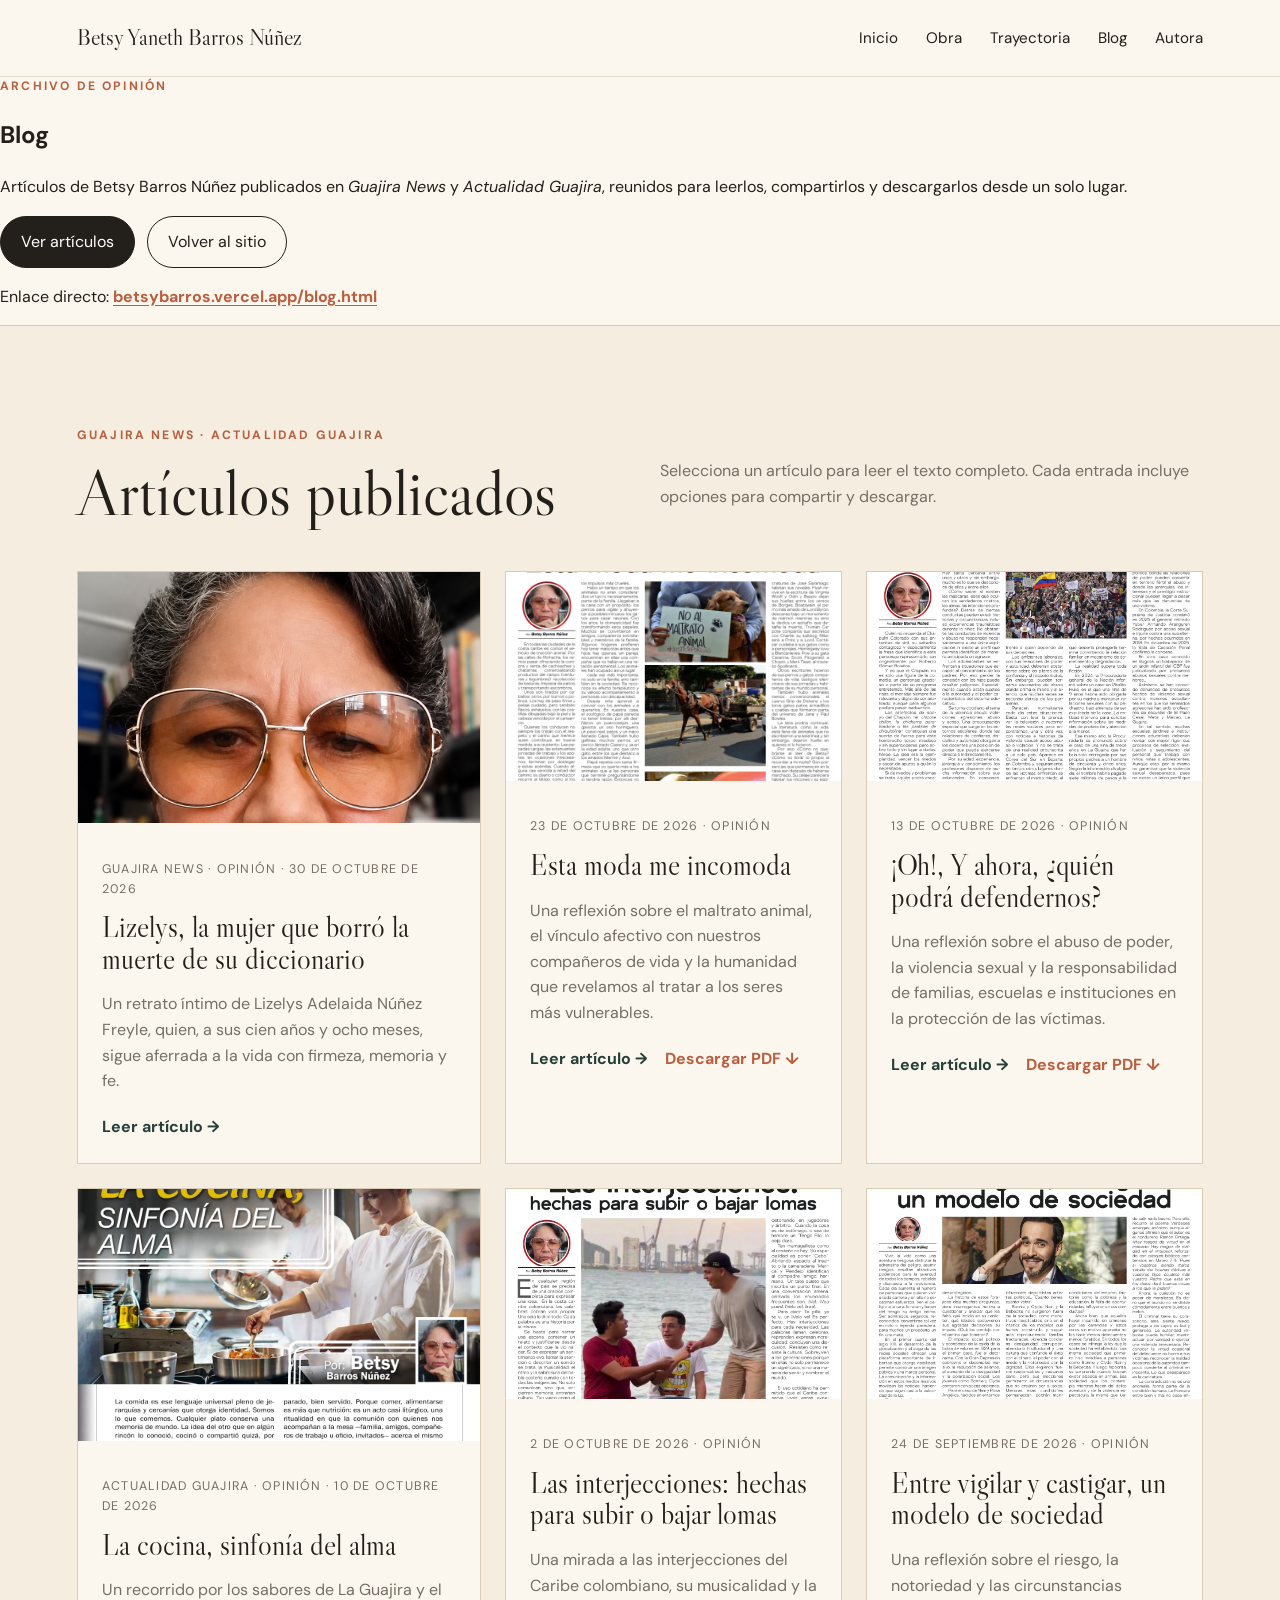
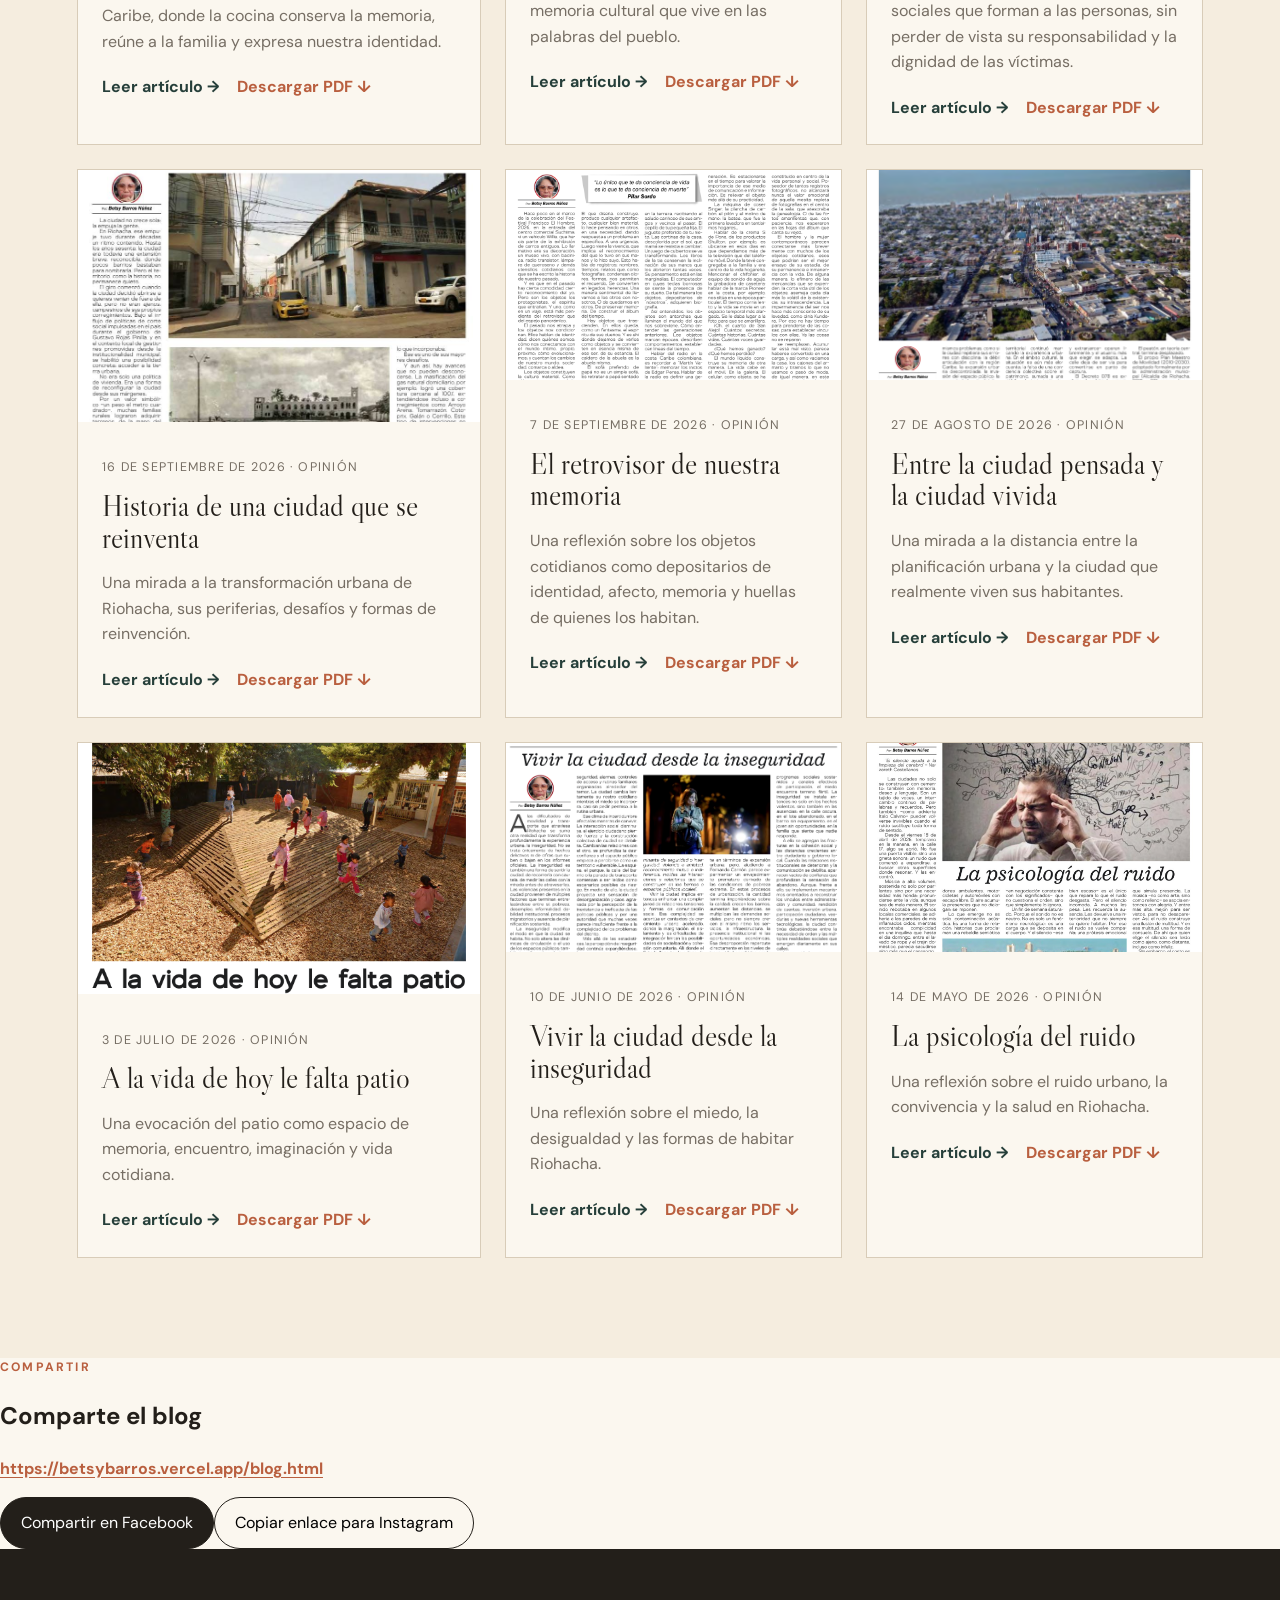
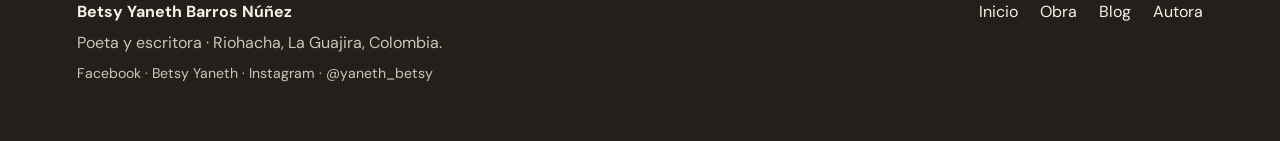
==== commit 0e731571: "Publicar Lizelys, la mujer que borró la muerte de su diccionario" ====
--- a/blog.html
+++ b/blog.html
@@ -34,7 +34,7 @@
 </section>
 <section class="section articles-section" id="archivo">
 <div class="section-heading split-heading"><div><p class="eyebrow">Guajira News · Actualidad Guajira</p><h2>Artículos publicados</h2></div><p>Selecciona un artículo para leer el texto completo. Cada entrada incluye opciones para compartir y descargar.</p></div>
-<div class="articles-grid"><article class="article-card featured"><div class="article-image article-photo"><img alt="Página 10 del artículo Esta moda me incomoda publicado en Guajira News" src="assets/esta-moda-me-incomoda-guajira-news.webp"/></div><div class="article-body"><p class="meta">23 de octubre de 2026 · Opinión</p><h3>Esta moda me incomoda</h3><p>Una reflexión sobre el maltrato animal, el vínculo afectivo con nuestros compañeros de vida y la humanidad que revelamos al tratar a los seres más vulnerables.</p><div class="card-actions"><a class="text-link" href="esta-moda-me-incomoda.html">Leer artículo →</a><a class="text-link subtle-link" download="" href="downloads/esta-moda-me-incomoda-betsy-barros.pdf">Descargar PDF ↓</a></div></div></article><article class="article-card"><div class="article-image article-photo"><img alt="Página 12 del artículo ¡Oh!, Y ahora, ¿quién podrá defendernos? publicado en Guajira News" src="assets/oh-y-ahora-quien-podra-defendernos-guajira-news.webp"/></div><div class="article-body"><p class="meta">13 de octubre de 2026 · Opinión</p><h3>¡Oh!, Y ahora, ¿quién podrá defendernos?</h3><p>Una reflexión sobre el abuso de poder, la violencia sexual y la responsabilidad de familias, escuelas e instituciones en la protección de las víctimas.</p><div class="card-actions"><a class="text-link" href="oh-y-ahora-quien-podra-defendernos.html">Leer artículo →</a><a class="text-link subtle-link" download="" href="downloads/oh-y-ahora-quien-podra-defendernos-betsy-barros.pdf">Descargar PDF ↓</a></div></div></article><article class="article-card"><div class="article-image article-photo"><img alt="La cocina, sinfonía del alma, publicado en Actualidad Guajira" loading="lazy" src="assets/la-cocina-sinfonia-del-alma-actualidad-guajira-30.webp"/></div><div class="article-body"><p class="meta">Actualidad Guajira · Opinión · 10 de octubre de 2026</p><h3>La cocina, sinfonía del alma</h3><p>Un recorrido por los sabores de La Guajira y el Caribe, donde la cocina conserva la memoria, reúne a la familia y expresa nuestra identidad.</p><div class="card-actions"><a class="text-link" href="la-cocina-sinfonia-del-alma.html">Leer artículo →</a><a class="text-link subtle-link" download="" href="downloads/la-cocina-sinfonia-del-alma-betsy-barros.pdf">Descargar PDF ↓</a></div></div></article><article class="article-card"><div class="article-image article-photo"><img alt="Página 6 del artículo Las interjecciones: hechas para subir o bajar lomas publicado en Guajira News" src="assets/las-interjecciones-hechas-para-subir-o-bajar-lomas-guajira-news.webp"/></div><div class="article-body"><p class="meta">2 de octubre de 2026 · Opinión</p><h3>Las interjecciones: hechas para subir o bajar lomas</h3><p>Una mirada a las interjecciones del Caribe colombiano, su musicalidad y la memoria cultural que vive en las palabras del pueblo.</p><div class="card-actions"><a class="text-link" href="las-interjecciones-hechas-para-subir-o-bajar-lomas.html">Leer artículo →</a><a class="text-link subtle-link" download="" href="downloads/las-interjecciones-hechas-para-subir-o-bajar-lomas-betsy-barros.pdf">Descargar PDF ↓</a></div></div></article><article class="article-card"><div class="article-image article-photo"><img alt="Página 12 del artículo Entre vigilar y castigar, un modelo de sociedad publicado en Guajira News" src="assets/entre-vigilar-y-castigar-un-modelo-de-sociedad-guajira-news.webp"/></div><div class="article-body"><p class="meta">24 de septiembre de 2026 · Opinión</p><h3>Entre vigilar y castigar, un modelo de sociedad</h3><p>Una reflexión sobre el riesgo, la notoriedad y las circunstancias sociales que forman a las personas, sin perder de vista su responsabilidad y la dignidad de las víctimas.</p><div class="card-actions"><a class="text-link" href="entre-vigilar-y-castigar-un-modelo-de-sociedad.html">Leer artículo →</a><a class="text-link subtle-link" download="" href="downloads/entre-vigilar-y-castigar-un-modelo-de-sociedad-betsy-barros.pdf">Descargar PDF ↓</a></div></div></article><article class="article-card"><div class="article-image article-photo"><img alt="Página del artículo Historia de una ciudad que se reinventa publicado en Guajira News" src="assets/historia-de-una-ciudad-que-se-reinventa-guajira-news.jpg"/></div><div class="article-body"><p class="meta">16 de septiembre de 2026 · Opinión</p><h3>Historia de una ciudad que se reinventa</h3><p>Una mirada a la transformación urbana de Riohacha, sus periferias, desafíos y formas de reinvención.</p><div class="card-actions"><a class="text-link" href="historia-de-una-ciudad-que-se-reinventa.html">Leer artículo →</a><a class="text-link subtle-link" download="" href="downloads/historia-de-una-ciudad-que-se-reinventa-betsy-barros.pdf">Descargar PDF ↓</a></div></div></article>
+<div class="articles-grid"><article class="article-card featured"><div class="article-image article-photo"><img alt="Betsy Barros Núñez, autora del artículo" src="assets/betsy-barros-retrato.png"/></div><div class="article-body"><p class="meta">Guajira News · Opinión · 30 de octubre de 2026</p><h3>Lizelys, la mujer que borró la muerte de su diccionario</h3><p>Un retrato íntimo de Lizelys Adelaida Núñez Freyle, quien, a sus cien años y ocho meses, sigue aferrada a la vida con firmeza, memoria y fe.</p><div class="card-actions"><a class="text-link" href="lizelys-la-mujer-que-borro-la-muerte-de-su-diccionario.html">Leer artículo →</a></div></div></article><article class="article-card"><div class="article-image article-photo"><img alt="Página 10 del artículo Esta moda me incomoda publicado en Guajira News" src="assets/esta-moda-me-incomoda-guajira-news.webp"/></div><div class="article-body"><p class="meta">23 de octubre de 2026 · Opinión</p><h3>Esta moda me incomoda</h3><p>Una reflexión sobre el maltrato animal, el vínculo afectivo con nuestros compañeros de vida y la humanidad que revelamos al tratar a los seres más vulnerables.</p><div class="card-actions"><a class="text-link" href="esta-moda-me-incomoda.html">Leer artículo →</a><a class="text-link subtle-link" download="" href="downloads/esta-moda-me-incomoda-betsy-barros.pdf">Descargar PDF ↓</a></div></div></article><article class="article-card"><div class="article-image article-photo"><img alt="Página 12 del artículo ¡Oh!, Y ahora, ¿quién podrá defendernos? publicado en Guajira News" src="assets/oh-y-ahora-quien-podra-defendernos-guajira-news.webp"/></div><div class="article-body"><p class="meta">13 de octubre de 2026 · Opinión</p><h3>¡Oh!, Y ahora, ¿quién podrá defendernos?</h3><p>Una reflexión sobre el abuso de poder, la violencia sexual y la responsabilidad de familias, escuelas e instituciones en la protección de las víctimas.</p><div class="card-actions"><a class="text-link" href="oh-y-ahora-quien-podra-defendernos.html">Leer artículo →</a><a class="text-link subtle-link" download="" href="downloads/oh-y-ahora-quien-podra-defendernos-betsy-barros.pdf">Descargar PDF ↓</a></div></div></article><article class="article-card"><div class="article-image article-photo"><img alt="La cocina, sinfonía del alma, publicado en Actualidad Guajira" loading="lazy" src="assets/la-cocina-sinfonia-del-alma-actualidad-guajira-30.webp"/></div><div class="article-body"><p class="meta">Actualidad Guajira · Opinión · 10 de octubre de 2026</p><h3>La cocina, sinfonía del alma</h3><p>Un recorrido por los sabores de La Guajira y el Caribe, donde la cocina conserva la memoria, reúne a la familia y expresa nuestra identidad.</p><div class="card-actions"><a class="text-link" href="la-cocina-sinfonia-del-alma.html">Leer artículo →</a><a class="text-link subtle-link" download="" href="downloads/la-cocina-sinfonia-del-alma-betsy-barros.pdf">Descargar PDF ↓</a></div></div></article><article class="article-card"><div class="article-image article-photo"><img alt="Página 6 del artículo Las interjecciones: hechas para subir o bajar lomas publicado en Guajira News" src="assets/las-interjecciones-hechas-para-subir-o-bajar-lomas-guajira-news.webp"/></div><div class="article-body"><p class="meta">2 de octubre de 2026 · Opinión</p><h3>Las interjecciones: hechas para subir o bajar lomas</h3><p>Una mirada a las interjecciones del Caribe colombiano, su musicalidad y la memoria cultural que vive en las palabras del pueblo.</p><div class="card-actions"><a class="text-link" href="las-interjecciones-hechas-para-subir-o-bajar-lomas.html">Leer artículo →</a><a class="text-link subtle-link" download="" href="downloads/las-interjecciones-hechas-para-subir-o-bajar-lomas-betsy-barros.pdf">Descargar PDF ↓</a></div></div></article><article class="article-card"><div class="article-image article-photo"><img alt="Página 12 del artículo Entre vigilar y castigar, un modelo de sociedad publicado en Guajira News" src="assets/entre-vigilar-y-castigar-un-modelo-de-sociedad-guajira-news.webp"/></div><div class="article-body"><p class="meta">24 de septiembre de 2026 · Opinión</p><h3>Entre vigilar y castigar, un modelo de sociedad</h3><p>Una reflexión sobre el riesgo, la notoriedad y las circunstancias sociales que forman a las personas, sin perder de vista su responsabilidad y la dignidad de las víctimas.</p><div class="card-actions"><a class="text-link" href="entre-vigilar-y-castigar-un-modelo-de-sociedad.html">Leer artículo →</a><a class="text-link subtle-link" download="" href="downloads/entre-vigilar-y-castigar-un-modelo-de-sociedad-betsy-barros.pdf">Descargar PDF ↓</a></div></div></article><article class="article-card"><div class="article-image article-photo"><img alt="Página del artículo Historia de una ciudad que se reinventa publicado en Guajira News" src="assets/historia-de-una-ciudad-que-se-reinventa-guajira-news.jpg"/></div><div class="article-body"><p class="meta">16 de septiembre de 2026 · Opinión</p><h3>Historia de una ciudad que se reinventa</h3><p>Una mirada a la transformación urbana de Riohacha, sus periferias, desafíos y formas de reinvención.</p><div class="card-actions"><a class="text-link" href="historia-de-una-ciudad-que-se-reinventa.html">Leer artículo →</a><a class="text-link subtle-link" download="" href="downloads/historia-de-una-ciudad-que-se-reinventa-betsy-barros.pdf">Descargar PDF ↓</a></div></div></article>
 <article class="article-card"><div class="article-image article-photo"><img alt="Artículo El retrovisor de nuestra memoria" src="assets/el-retrovisor-de-nuestra-memoria-guajira-news.png"/></div><div class="article-body"><p class="meta">7 de septiembre de 2026 · Opinión</p><h3>El retrovisor de nuestra memoria</h3><p>Una reflexión sobre los objetos cotidianos como depositarios de identidad, afecto, memoria y huellas de quienes los habitan.</p><div class="card-actions"><a class="text-link" href="el-retrovisor-de-nuestra-memoria.html">Leer artículo →</a><a class="text-link subtle-link" download="" href="downloads/el-retrovisor-de-nuestra-memoria-betsy-barros.pdf">Descargar PDF ↓</a></div></div></article>
 <article class="article-card"><div class="article-image article-photo"><img alt="Artículo Entre la ciudad pensada y la ciudad vivida" src="assets/entre-la-ciudad-pensada-y-la-ciudad-vivida-guajira-news.png"/></div><div class="article-body"><p class="meta">27 de agosto de 2026 · Opinión</p><h3>Entre la ciudad pensada y la ciudad vivida</h3><p>Una mirada a la distancia entre la planificación urbana y la ciudad que realmente viven sus habitantes.</p><div class="card-actions"><a class="text-link" href="entre-la-ciudad-pensada-y-la-ciudad-vivida.html">Leer artículo →</a><a class="text-link subtle-link" download="" href="downloads/entre-la-ciudad-pensada-y-la-ciudad-vivida-betsy-barros.pdf">Descargar PDF ↓</a></div></div></article>
 <article class="article-card"><div class="article-image article-photo"><img alt="Artículo A la vida de hoy le falta patio" src="assets/a-la-vida-de-hoy-le-falta-patio-guajira-news.png"/></div><div class="article-body"><p class="meta">3 de julio de 2026 · Opinión</p><h3>A la vida de hoy le falta patio</h3><p>Una evocación del patio como espacio de memoria, encuentro, imaginación y vida cotidiana.</p><div class="card-actions"><a class="text-link" href="a-la-vida-de-hoy-le-falta-patio.html">Leer artículo →</a><a class="text-link subtle-link" download="" href="downloads/a-la-vida-de-hoy-le-falta-patio-betsy-barros.pdf">Descargar PDF ↓</a></div></div></article>
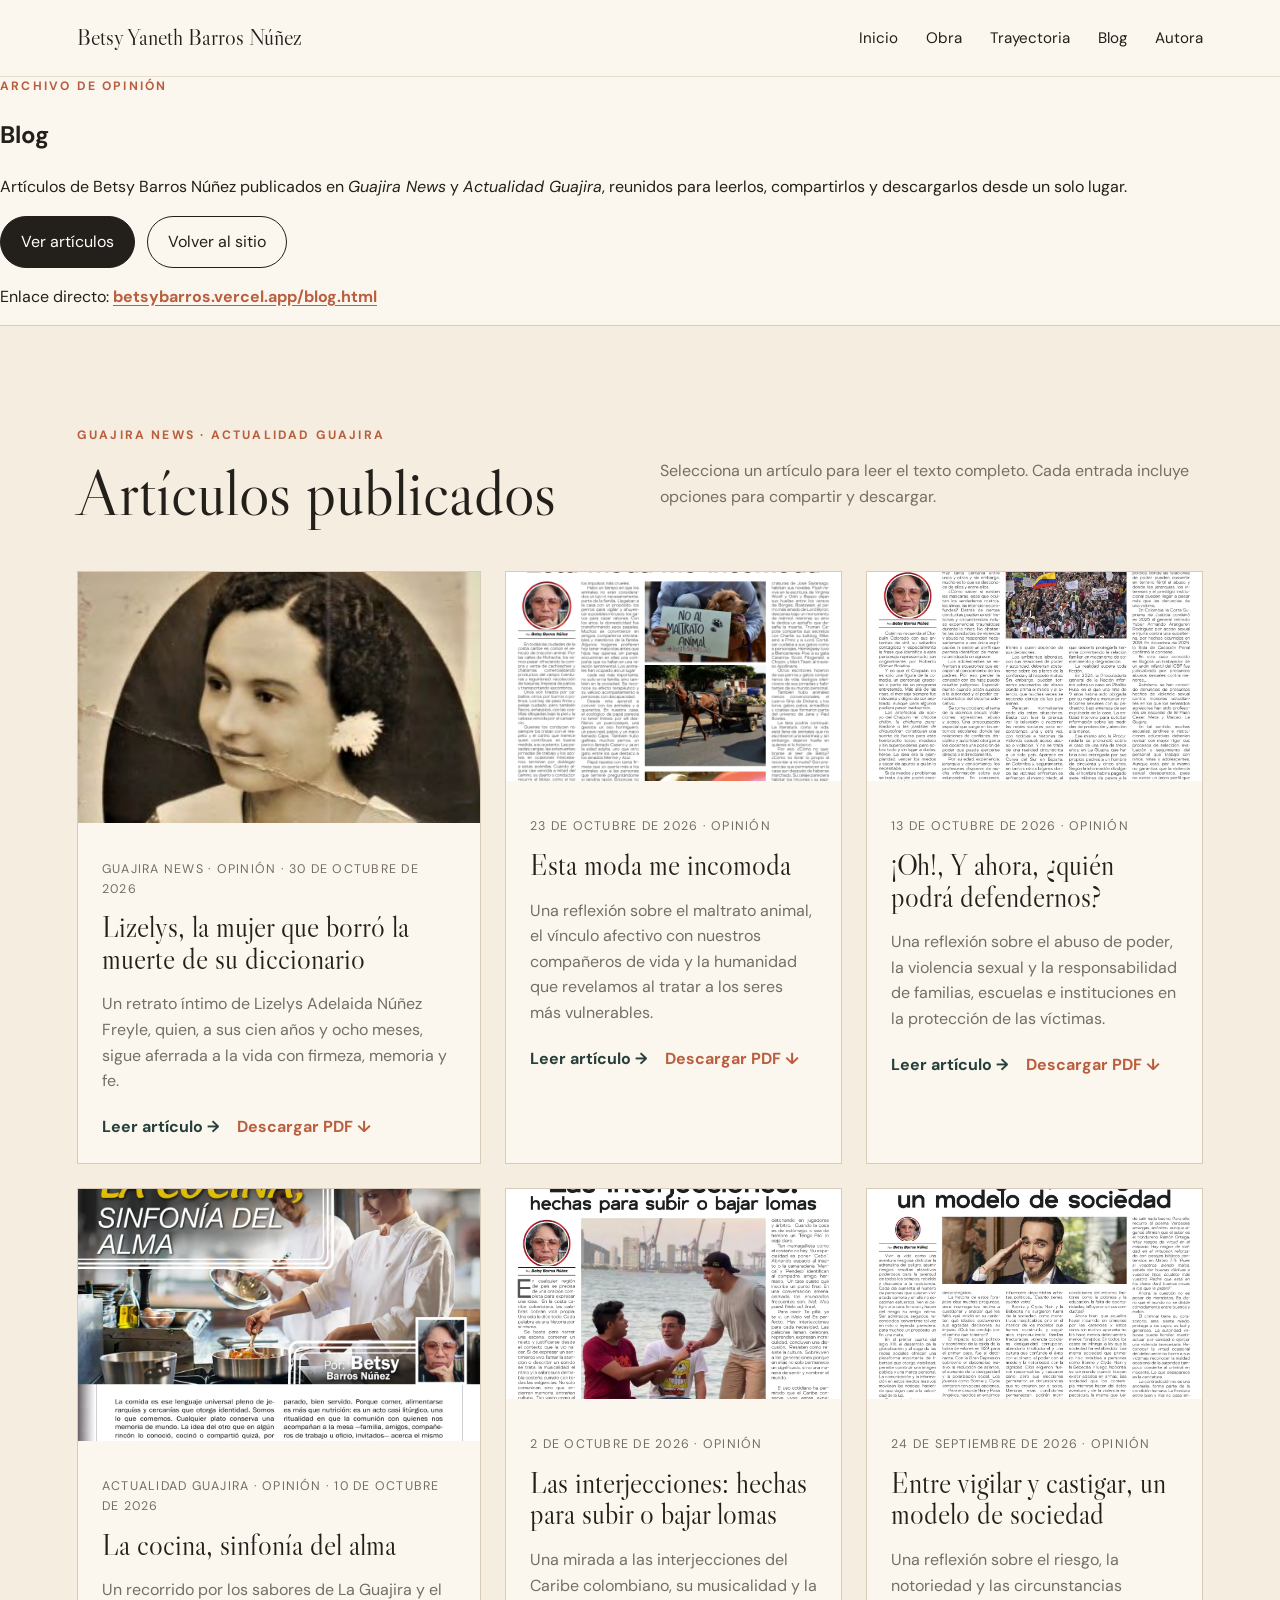
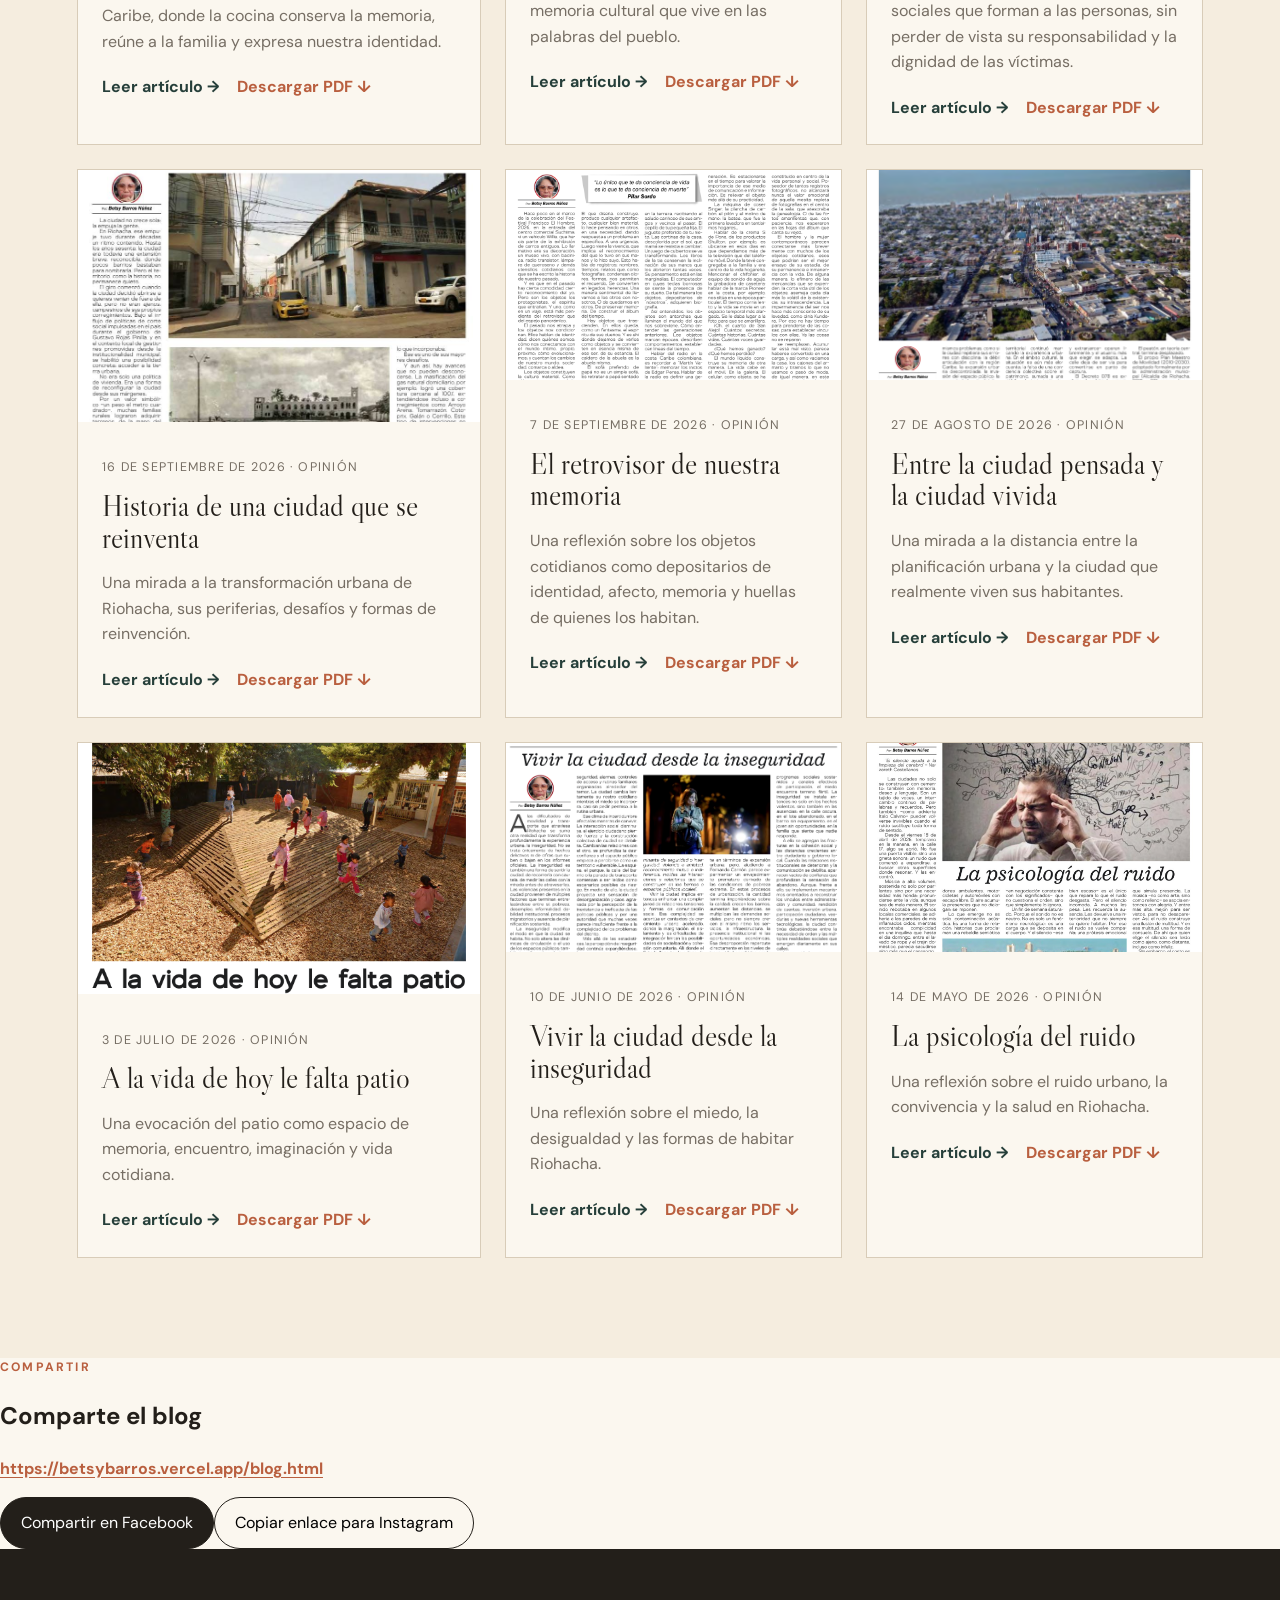
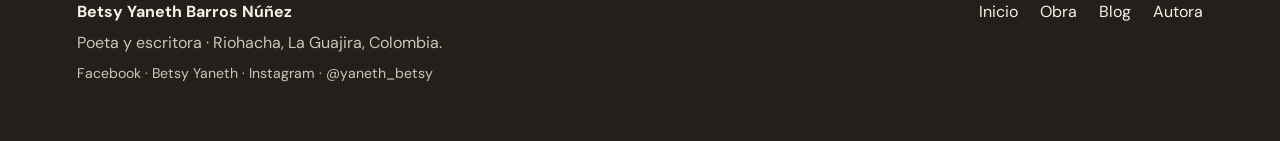
==== commit c38bd3b6: "Añadir fotografías de Lizelys, retrato de la columnista y PDF original" ====
--- a/blog.html
+++ b/blog.html
@@ -34,7 +34,7 @@
 </section>
 <section class="section articles-section" id="archivo">
 <div class="section-heading split-heading"><div><p class="eyebrow">Guajira News · Actualidad Guajira</p><h2>Artículos publicados</h2></div><p>Selecciona un artículo para leer el texto completo. Cada entrada incluye opciones para compartir y descargar.</p></div>
-<div class="articles-grid"><article class="article-card featured"><div class="article-image article-photo"><img alt="Betsy Barros Núñez, autora del artículo" src="assets/betsy-barros-retrato.png"/></div><div class="article-body"><p class="meta">Guajira News · Opinión · 30 de octubre de 2026</p><h3>Lizelys, la mujer que borró la muerte de su diccionario</h3><p>Un retrato íntimo de Lizelys Adelaida Núñez Freyle, quien, a sus cien años y ocho meses, sigue aferrada a la vida con firmeza, memoria y fe.</p><div class="card-actions"><a class="text-link" href="lizelys-la-mujer-que-borro-la-muerte-de-su-diccionario.html">Leer artículo →</a></div></div></article><article class="article-card"><div class="article-image article-photo"><img alt="Página 10 del artículo Esta moda me incomoda publicado en Guajira News" src="assets/esta-moda-me-incomoda-guajira-news.webp"/></div><div class="article-body"><p class="meta">23 de octubre de 2026 · Opinión</p><h3>Esta moda me incomoda</h3><p>Una reflexión sobre el maltrato animal, el vínculo afectivo con nuestros compañeros de vida y la humanidad que revelamos al tratar a los seres más vulnerables.</p><div class="card-actions"><a class="text-link" href="esta-moda-me-incomoda.html">Leer artículo →</a><a class="text-link subtle-link" download="" href="downloads/esta-moda-me-incomoda-betsy-barros.pdf">Descargar PDF ↓</a></div></div></article><article class="article-card"><div class="article-image article-photo"><img alt="Página 12 del artículo ¡Oh!, Y ahora, ¿quién podrá defendernos? publicado en Guajira News" src="assets/oh-y-ahora-quien-podra-defendernos-guajira-news.webp"/></div><div class="article-body"><p class="meta">13 de octubre de 2026 · Opinión</p><h3>¡Oh!, Y ahora, ¿quién podrá defendernos?</h3><p>Una reflexión sobre el abuso de poder, la violencia sexual y la responsabilidad de familias, escuelas e instituciones en la protección de las víctimas.</p><div class="card-actions"><a class="text-link" href="oh-y-ahora-quien-podra-defendernos.html">Leer artículo →</a><a class="text-link subtle-link" download="" href="downloads/oh-y-ahora-quien-podra-defendernos-betsy-barros.pdf">Descargar PDF ↓</a></div></div></article><article class="article-card"><div class="article-image article-photo"><img alt="La cocina, sinfonía del alma, publicado en Actualidad Guajira" loading="lazy" src="assets/la-cocina-sinfonia-del-alma-actualidad-guajira-30.webp"/></div><div class="article-body"><p class="meta">Actualidad Guajira · Opinión · 10 de octubre de 2026</p><h3>La cocina, sinfonía del alma</h3><p>Un recorrido por los sabores de La Guajira y el Caribe, donde la cocina conserva la memoria, reúne a la familia y expresa nuestra identidad.</p><div class="card-actions"><a class="text-link" href="la-cocina-sinfonia-del-alma.html">Leer artículo →</a><a class="text-link subtle-link" download="" href="downloads/la-cocina-sinfonia-del-alma-betsy-barros.pdf">Descargar PDF ↓</a></div></div></article><article class="article-card"><div class="article-image article-photo"><img alt="Página 6 del artículo Las interjecciones: hechas para subir o bajar lomas publicado en Guajira News" src="assets/las-interjecciones-hechas-para-subir-o-bajar-lomas-guajira-news.webp"/></div><div class="article-body"><p class="meta">2 de octubre de 2026 · Opinión</p><h3>Las interjecciones: hechas para subir o bajar lomas</h3><p>Una mirada a las interjecciones del Caribe colombiano, su musicalidad y la memoria cultural que vive en las palabras del pueblo.</p><div class="card-actions"><a class="text-link" href="las-interjecciones-hechas-para-subir-o-bajar-lomas.html">Leer artículo →</a><a class="text-link subtle-link" download="" href="downloads/las-interjecciones-hechas-para-subir-o-bajar-lomas-betsy-barros.pdf">Descargar PDF ↓</a></div></div></article><article class="article-card"><div class="article-image article-photo"><img alt="Página 12 del artículo Entre vigilar y castigar, un modelo de sociedad publicado en Guajira News" src="assets/entre-vigilar-y-castigar-un-modelo-de-sociedad-guajira-news.webp"/></div><div class="article-body"><p class="meta">24 de septiembre de 2026 · Opinión</p><h3>Entre vigilar y castigar, un modelo de sociedad</h3><p>Una reflexión sobre el riesgo, la notoriedad y las circunstancias sociales que forman a las personas, sin perder de vista su responsabilidad y la dignidad de las víctimas.</p><div class="card-actions"><a class="text-link" href="entre-vigilar-y-castigar-un-modelo-de-sociedad.html">Leer artículo →</a><a class="text-link subtle-link" download="" href="downloads/entre-vigilar-y-castigar-un-modelo-de-sociedad-betsy-barros.pdf">Descargar PDF ↓</a></div></div></article><article class="article-card"><div class="article-image article-photo"><img alt="Página del artículo Historia de una ciudad que se reinventa publicado en Guajira News" src="assets/historia-de-una-ciudad-que-se-reinventa-guajira-news.jpg"/></div><div class="article-body"><p class="meta">16 de septiembre de 2026 · Opinión</p><h3>Historia de una ciudad que se reinventa</h3><p>Una mirada a la transformación urbana de Riohacha, sus periferias, desafíos y formas de reinvención.</p><div class="card-actions"><a class="text-link" href="historia-de-una-ciudad-que-se-reinventa.html">Leer artículo →</a><a class="text-link subtle-link" download="" href="downloads/historia-de-una-ciudad-que-se-reinventa-betsy-barros.pdf">Descargar PDF ↓</a></div></div></article>
+<div class="articles-grid"><article class="article-card featured"><div class="article-image article-photo"><img alt="Lizelys, protagonista del artículo" src="assets/lizelys-foto-1.jpg"/></div><div class="article-body"><p class="meta">Guajira News · Opinión · 30 de octubre de 2026</p><h3>Lizelys, la mujer que borró la muerte de su diccionario</h3><p>Un retrato íntimo de Lizelys Adelaida Núñez Freyle, quien, a sus cien años y ocho meses, sigue aferrada a la vida con firmeza, memoria y fe.</p><div class="card-actions"><a class="text-link" href="lizelys-la-mujer-que-borro-la-muerte-de-su-diccionario.html">Leer artículo →</a><a class="text-link subtle-link" download href="downloads/lizelys-la-mujer-que-borro-la-muerte-de-su-diccionario-betsy-barros.pdf">Descargar PDF ↓</a></div></div></article><article class="article-card"><div class="article-image article-photo"><img alt="Página 10 del artículo Esta moda me incomoda publicado en Guajira News" src="assets/esta-moda-me-incomoda-guajira-news.webp"/></div><div class="article-body"><p class="meta">23 de octubre de 2026 · Opinión</p><h3>Esta moda me incomoda</h3><p>Una reflexión sobre el maltrato animal, el vínculo afectivo con nuestros compañeros de vida y la humanidad que revelamos al tratar a los seres más vulnerables.</p><div class="card-actions"><a class="text-link" href="esta-moda-me-incomoda.html">Leer artículo →</a><a class="text-link subtle-link" download="" href="downloads/esta-moda-me-incomoda-betsy-barros.pdf">Descargar PDF ↓</a></div></div></article><article class="article-card"><div class="article-image article-photo"><img alt="Página 12 del artículo ¡Oh!, Y ahora, ¿quién podrá defendernos? publicado en Guajira News" src="assets/oh-y-ahora-quien-podra-defendernos-guajira-news.webp"/></div><div class="article-body"><p class="meta">13 de octubre de 2026 · Opinión</p><h3>¡Oh!, Y ahora, ¿quién podrá defendernos?</h3><p>Una reflexión sobre el abuso de poder, la violencia sexual y la responsabilidad de familias, escuelas e instituciones en la protección de las víctimas.</p><div class="card-actions"><a class="text-link" href="oh-y-ahora-quien-podra-defendernos.html">Leer artículo →</a><a class="text-link subtle-link" download="" href="downloads/oh-y-ahora-quien-podra-defendernos-betsy-barros.pdf">Descargar PDF ↓</a></div></div></article><article class="article-card"><div class="article-image article-photo"><img alt="La cocina, sinfonía del alma, publicado en Actualidad Guajira" loading="lazy" src="assets/la-cocina-sinfonia-del-alma-actualidad-guajira-30.webp"/></div><div class="article-body"><p class="meta">Actualidad Guajira · Opinión · 10 de octubre de 2026</p><h3>La cocina, sinfonía del alma</h3><p>Un recorrido por los sabores de La Guajira y el Caribe, donde la cocina conserva la memoria, reúne a la familia y expresa nuestra identidad.</p><div class="card-actions"><a class="text-link" href="la-cocina-sinfonia-del-alma.html">Leer artículo →</a><a class="text-link subtle-link" download="" href="downloads/la-cocina-sinfonia-del-alma-betsy-barros.pdf">Descargar PDF ↓</a></div></div></article><article class="article-card"><div class="article-image article-photo"><img alt="Página 6 del artículo Las interjecciones: hechas para subir o bajar lomas publicado en Guajira News" src="assets/las-interjecciones-hechas-para-subir-o-bajar-lomas-guajira-news.webp"/></div><div class="article-body"><p class="meta">2 de octubre de 2026 · Opinión</p><h3>Las interjecciones: hechas para subir o bajar lomas</h3><p>Una mirada a las interjecciones del Caribe colombiano, su musicalidad y la memoria cultural que vive en las palabras del pueblo.</p><div class="card-actions"><a class="text-link" href="las-interjecciones-hechas-para-subir-o-bajar-lomas.html">Leer artículo →</a><a class="text-link subtle-link" download="" href="downloads/las-interjecciones-hechas-para-subir-o-bajar-lomas-betsy-barros.pdf">Descargar PDF ↓</a></div></div></article><article class="article-card"><div class="article-image article-photo"><img alt="Página 12 del artículo Entre vigilar y castigar, un modelo de sociedad publicado en Guajira News" src="assets/entre-vigilar-y-castigar-un-modelo-de-sociedad-guajira-news.webp"/></div><div class="article-body"><p class="meta">24 de septiembre de 2026 · Opinión</p><h3>Entre vigilar y castigar, un modelo de sociedad</h3><p>Una reflexión sobre el riesgo, la notoriedad y las circunstancias sociales que forman a las personas, sin perder de vista su responsabilidad y la dignidad de las víctimas.</p><div class="card-actions"><a class="text-link" href="entre-vigilar-y-castigar-un-modelo-de-sociedad.html">Leer artículo →</a><a class="text-link subtle-link" download="" href="downloads/entre-vigilar-y-castigar-un-modelo-de-sociedad-betsy-barros.pdf">Descargar PDF ↓</a></div></div></article><article class="article-card"><div class="article-image article-photo"><img alt="Página del artículo Historia de una ciudad que se reinventa publicado en Guajira News" src="assets/historia-de-una-ciudad-que-se-reinventa-guajira-news.jpg"/></div><div class="article-body"><p class="meta">16 de septiembre de 2026 · Opinión</p><h3>Historia de una ciudad que se reinventa</h3><p>Una mirada a la transformación urbana de Riohacha, sus periferias, desafíos y formas de reinvención.</p><div class="card-actions"><a class="text-link" href="historia-de-una-ciudad-que-se-reinventa.html">Leer artículo →</a><a class="text-link subtle-link" download="" href="downloads/historia-de-una-ciudad-que-se-reinventa-betsy-barros.pdf">Descargar PDF ↓</a></div></div></article>
 <article class="article-card"><div class="article-image article-photo"><img alt="Artículo El retrovisor de nuestra memoria" src="assets/el-retrovisor-de-nuestra-memoria-guajira-news.png"/></div><div class="article-body"><p class="meta">7 de septiembre de 2026 · Opinión</p><h3>El retrovisor de nuestra memoria</h3><p>Una reflexión sobre los objetos cotidianos como depositarios de identidad, afecto, memoria y huellas de quienes los habitan.</p><div class="card-actions"><a class="text-link" href="el-retrovisor-de-nuestra-memoria.html">Leer artículo →</a><a class="text-link subtle-link" download="" href="downloads/el-retrovisor-de-nuestra-memoria-betsy-barros.pdf">Descargar PDF ↓</a></div></div></article>
 <article class="article-card"><div class="article-image article-photo"><img alt="Artículo Entre la ciudad pensada y la ciudad vivida" src="assets/entre-la-ciudad-pensada-y-la-ciudad-vivida-guajira-news.png"/></div><div class="article-body"><p class="meta">27 de agosto de 2026 · Opinión</p><h3>Entre la ciudad pensada y la ciudad vivida</h3><p>Una mirada a la distancia entre la planificación urbana y la ciudad que realmente viven sus habitantes.</p><div class="card-actions"><a class="text-link" href="entre-la-ciudad-pensada-y-la-ciudad-vivida.html">Leer artículo →</a><a class="text-link subtle-link" download="" href="downloads/entre-la-ciudad-pensada-y-la-ciudad-vivida-betsy-barros.pdf">Descargar PDF ↓</a></div></div></article>
 <article class="article-card"><div class="article-image article-photo"><img alt="Artículo A la vida de hoy le falta patio" src="assets/a-la-vida-de-hoy-le-falta-patio-guajira-news.png"/></div><div class="article-body"><p class="meta">3 de julio de 2026 · Opinión</p><h3>A la vida de hoy le falta patio</h3><p>Una evocación del patio como espacio de memoria, encuentro, imaginación y vida cotidiana.</p><div class="card-actions"><a class="text-link" href="a-la-vida-de-hoy-le-falta-patio.html">Leer artículo →</a><a class="text-link subtle-link" download="" href="downloads/a-la-vida-de-hoy-le-falta-patio-betsy-barros.pdf">Descargar PDF ↓</a></div></div></article>
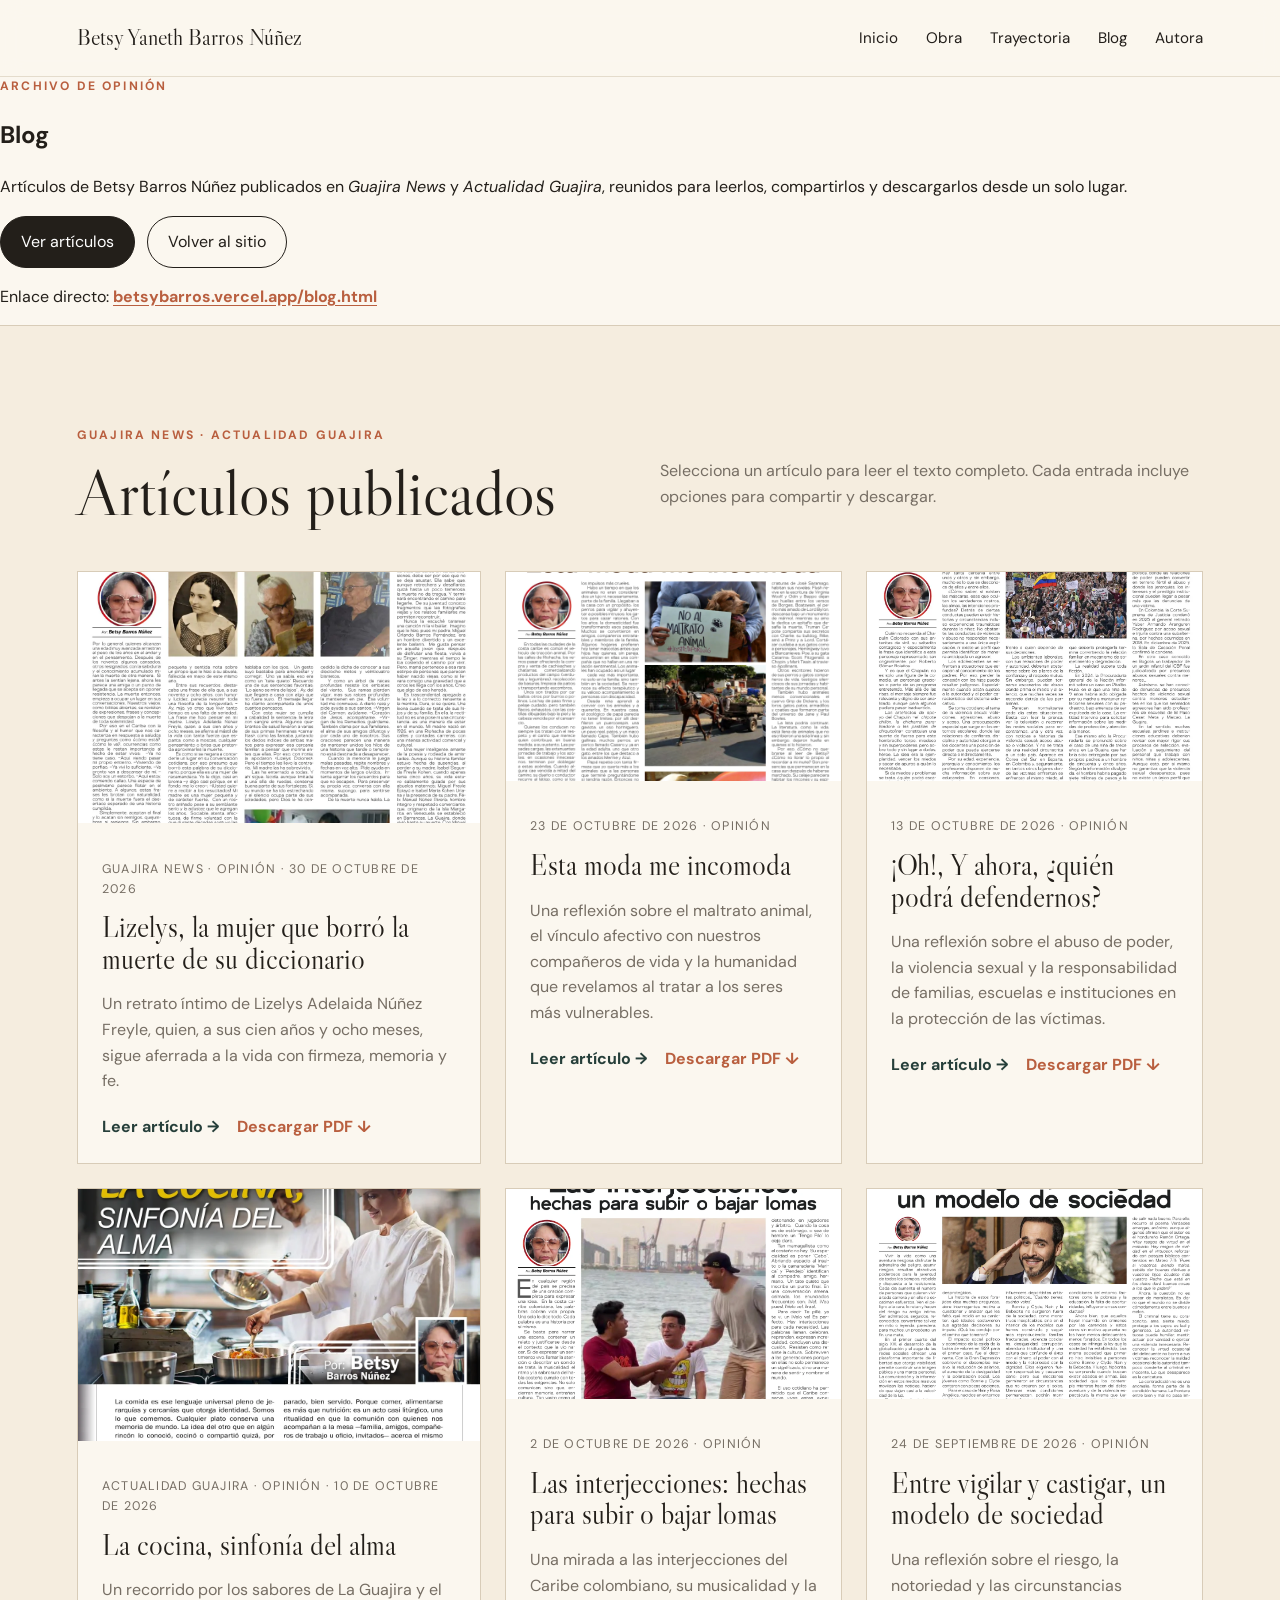
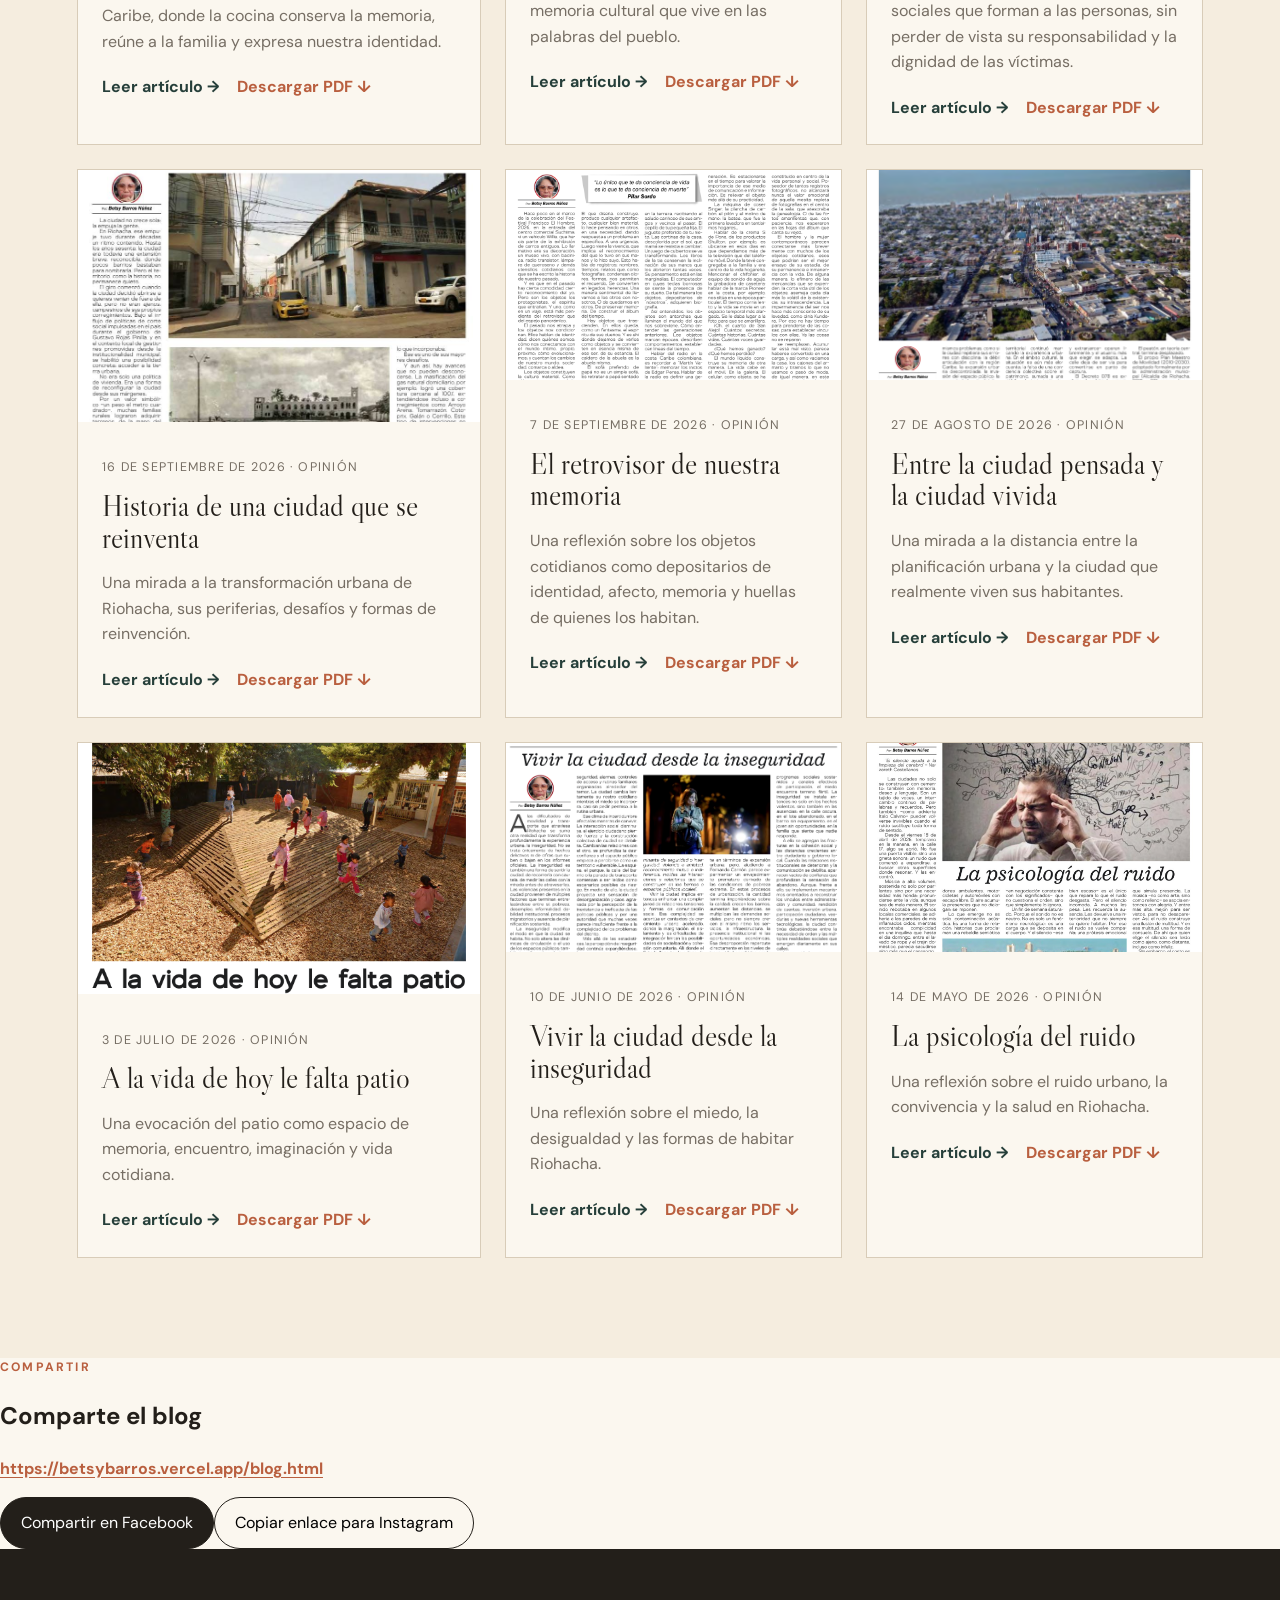
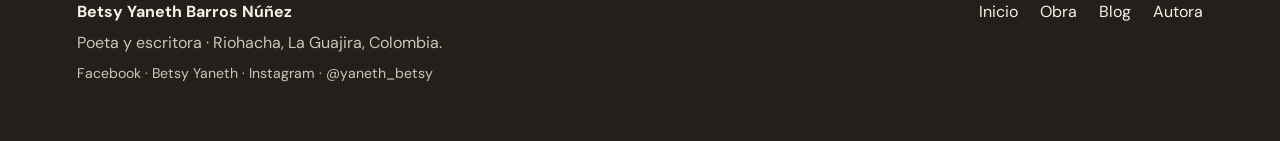
==== commit 5dafeb0b: "Unificar formato de Lizelys con las columnas anteriores" ====
--- a/blog.html
+++ b/blog.html
@@ -34,7 +34,7 @@
 </section>
 <section class="section articles-section" id="archivo">
 <div class="section-heading split-heading"><div><p class="eyebrow">Guajira News · Actualidad Guajira</p><h2>Artículos publicados</h2></div><p>Selecciona un artículo para leer el texto completo. Cada entrada incluye opciones para compartir y descargar.</p></div>
-<div class="articles-grid"><article class="article-card featured"><div class="article-image article-photo"><img alt="Lizelys, protagonista del artículo" src="assets/lizelys-foto-1.jpg"/></div><div class="article-body"><p class="meta">Guajira News · Opinión · 30 de octubre de 2026</p><h3>Lizelys, la mujer que borró la muerte de su diccionario</h3><p>Un retrato íntimo de Lizelys Adelaida Núñez Freyle, quien, a sus cien años y ocho meses, sigue aferrada a la vida con firmeza, memoria y fe.</p><div class="card-actions"><a class="text-link" href="lizelys-la-mujer-que-borro-la-muerte-de-su-diccionario.html">Leer artículo →</a><a class="text-link subtle-link" download href="downloads/lizelys-la-mujer-que-borro-la-muerte-de-su-diccionario-betsy-barros.pdf">Descargar PDF ↓</a></div></div></article><article class="article-card"><div class="article-image article-photo"><img alt="Página 10 del artículo Esta moda me incomoda publicado en Guajira News" src="assets/esta-moda-me-incomoda-guajira-news.webp"/></div><div class="article-body"><p class="meta">23 de octubre de 2026 · Opinión</p><h3>Esta moda me incomoda</h3><p>Una reflexión sobre el maltrato animal, el vínculo afectivo con nuestros compañeros de vida y la humanidad que revelamos al tratar a los seres más vulnerables.</p><div class="card-actions"><a class="text-link" href="esta-moda-me-incomoda.html">Leer artículo →</a><a class="text-link subtle-link" download="" href="downloads/esta-moda-me-incomoda-betsy-barros.pdf">Descargar PDF ↓</a></div></div></article><article class="article-card"><div class="article-image article-photo"><img alt="Página 12 del artículo ¡Oh!, Y ahora, ¿quién podrá defendernos? publicado en Guajira News" src="assets/oh-y-ahora-quien-podra-defendernos-guajira-news.webp"/></div><div class="article-body"><p class="meta">13 de octubre de 2026 · Opinión</p><h3>¡Oh!, Y ahora, ¿quién podrá defendernos?</h3><p>Una reflexión sobre el abuso de poder, la violencia sexual y la responsabilidad de familias, escuelas e instituciones en la protección de las víctimas.</p><div class="card-actions"><a class="text-link" href="oh-y-ahora-quien-podra-defendernos.html">Leer artículo →</a><a class="text-link subtle-link" download="" href="downloads/oh-y-ahora-quien-podra-defendernos-betsy-barros.pdf">Descargar PDF ↓</a></div></div></article><article class="article-card"><div class="article-image article-photo"><img alt="La cocina, sinfonía del alma, publicado en Actualidad Guajira" loading="lazy" src="assets/la-cocina-sinfonia-del-alma-actualidad-guajira-30.webp"/></div><div class="article-body"><p class="meta">Actualidad Guajira · Opinión · 10 de octubre de 2026</p><h3>La cocina, sinfonía del alma</h3><p>Un recorrido por los sabores de La Guajira y el Caribe, donde la cocina conserva la memoria, reúne a la familia y expresa nuestra identidad.</p><div class="card-actions"><a class="text-link" href="la-cocina-sinfonia-del-alma.html">Leer artículo →</a><a class="text-link subtle-link" download="" href="downloads/la-cocina-sinfonia-del-alma-betsy-barros.pdf">Descargar PDF ↓</a></div></div></article><article class="article-card"><div class="article-image article-photo"><img alt="Página 6 del artículo Las interjecciones: hechas para subir o bajar lomas publicado en Guajira News" src="assets/las-interjecciones-hechas-para-subir-o-bajar-lomas-guajira-news.webp"/></div><div class="article-body"><p class="meta">2 de octubre de 2026 · Opinión</p><h3>Las interjecciones: hechas para subir o bajar lomas</h3><p>Una mirada a las interjecciones del Caribe colombiano, su musicalidad y la memoria cultural que vive en las palabras del pueblo.</p><div class="card-actions"><a class="text-link" href="las-interjecciones-hechas-para-subir-o-bajar-lomas.html">Leer artículo →</a><a class="text-link subtle-link" download="" href="downloads/las-interjecciones-hechas-para-subir-o-bajar-lomas-betsy-barros.pdf">Descargar PDF ↓</a></div></div></article><article class="article-card"><div class="article-image article-photo"><img alt="Página 12 del artículo Entre vigilar y castigar, un modelo de sociedad publicado en Guajira News" src="assets/entre-vigilar-y-castigar-un-modelo-de-sociedad-guajira-news.webp"/></div><div class="article-body"><p class="meta">24 de septiembre de 2026 · Opinión</p><h3>Entre vigilar y castigar, un modelo de sociedad</h3><p>Una reflexión sobre el riesgo, la notoriedad y las circunstancias sociales que forman a las personas, sin perder de vista su responsabilidad y la dignidad de las víctimas.</p><div class="card-actions"><a class="text-link" href="entre-vigilar-y-castigar-un-modelo-de-sociedad.html">Leer artículo →</a><a class="text-link subtle-link" download="" href="downloads/entre-vigilar-y-castigar-un-modelo-de-sociedad-betsy-barros.pdf">Descargar PDF ↓</a></div></div></article><article class="article-card"><div class="article-image article-photo"><img alt="Página del artículo Historia de una ciudad que se reinventa publicado en Guajira News" src="assets/historia-de-una-ciudad-que-se-reinventa-guajira-news.jpg"/></div><div class="article-body"><p class="meta">16 de septiembre de 2026 · Opinión</p><h3>Historia de una ciudad que se reinventa</h3><p>Una mirada a la transformación urbana de Riohacha, sus periferias, desafíos y formas de reinvención.</p><div class="card-actions"><a class="text-link" href="historia-de-una-ciudad-que-se-reinventa.html">Leer artículo →</a><a class="text-link subtle-link" download="" href="downloads/historia-de-una-ciudad-que-se-reinventa-betsy-barros.pdf">Descargar PDF ↓</a></div></div></article>
+<div class="articles-grid"><article class="article-card featured"><div class="article-image article-photo"><img alt="Página 9 del artículo Lizelys, la mujer que borró la muerte de su diccionario publicado en Guajira News" src="assets/lizelys-la-mujer-que-borro-la-muerte-de-su-diccionario-guajira-news.webp"/></div><div class="article-body"><p class="meta">Guajira News · Opinión · 30 de octubre de 2026</p><h3>Lizelys, la mujer que borró la muerte de su diccionario</h3><p>Un retrato íntimo de Lizelys Adelaida Núñez Freyle, quien, a sus cien años y ocho meses, sigue aferrada a la vida con firmeza, memoria y fe.</p><div class="card-actions"><a class="text-link" href="lizelys-la-mujer-que-borro-la-muerte-de-su-diccionario.html">Leer artículo →</a><a class="text-link subtle-link" download href="downloads/lizelys-la-mujer-que-borro-la-muerte-de-su-diccionario-betsy-barros.pdf">Descargar PDF ↓</a></div></div></article><article class="article-card"><div class="article-image article-photo"><img alt="Página 10 del artículo Esta moda me incomoda publicado en Guajira News" src="assets/esta-moda-me-incomoda-guajira-news.webp"/></div><div class="article-body"><p class="meta">23 de octubre de 2026 · Opinión</p><h3>Esta moda me incomoda</h3><p>Una reflexión sobre el maltrato animal, el vínculo afectivo con nuestros compañeros de vida y la humanidad que revelamos al tratar a los seres más vulnerables.</p><div class="card-actions"><a class="text-link" href="esta-moda-me-incomoda.html">Leer artículo →</a><a class="text-link subtle-link" download="" href="downloads/esta-moda-me-incomoda-betsy-barros.pdf">Descargar PDF ↓</a></div></div></article><article class="article-card"><div class="article-image article-photo"><img alt="Página 12 del artículo ¡Oh!, Y ahora, ¿quién podrá defendernos? publicado en Guajira News" src="assets/oh-y-ahora-quien-podra-defendernos-guajira-news.webp"/></div><div class="article-body"><p class="meta">13 de octubre de 2026 · Opinión</p><h3>¡Oh!, Y ahora, ¿quién podrá defendernos?</h3><p>Una reflexión sobre el abuso de poder, la violencia sexual y la responsabilidad de familias, escuelas e instituciones en la protección de las víctimas.</p><div class="card-actions"><a class="text-link" href="oh-y-ahora-quien-podra-defendernos.html">Leer artículo →</a><a class="text-link subtle-link" download="" href="downloads/oh-y-ahora-quien-podra-defendernos-betsy-barros.pdf">Descargar PDF ↓</a></div></div></article><article class="article-card"><div class="article-image article-photo"><img alt="La cocina, sinfonía del alma, publicado en Actualidad Guajira" loading="lazy" src="assets/la-cocina-sinfonia-del-alma-actualidad-guajira-30.webp"/></div><div class="article-body"><p class="meta">Actualidad Guajira · Opinión · 10 de octubre de 2026</p><h3>La cocina, sinfonía del alma</h3><p>Un recorrido por los sabores de La Guajira y el Caribe, donde la cocina conserva la memoria, reúne a la familia y expresa nuestra identidad.</p><div class="card-actions"><a class="text-link" href="la-cocina-sinfonia-del-alma.html">Leer artículo →</a><a class="text-link subtle-link" download="" href="downloads/la-cocina-sinfonia-del-alma-betsy-barros.pdf">Descargar PDF ↓</a></div></div></article><article class="article-card"><div class="article-image article-photo"><img alt="Página 6 del artículo Las interjecciones: hechas para subir o bajar lomas publicado en Guajira News" src="assets/las-interjecciones-hechas-para-subir-o-bajar-lomas-guajira-news.webp"/></div><div class="article-body"><p class="meta">2 de octubre de 2026 · Opinión</p><h3>Las interjecciones: hechas para subir o bajar lomas</h3><p>Una mirada a las interjecciones del Caribe colombiano, su musicalidad y la memoria cultural que vive en las palabras del pueblo.</p><div class="card-actions"><a class="text-link" href="las-interjecciones-hechas-para-subir-o-bajar-lomas.html">Leer artículo →</a><a class="text-link subtle-link" download="" href="downloads/las-interjecciones-hechas-para-subir-o-bajar-lomas-betsy-barros.pdf">Descargar PDF ↓</a></div></div></article><article class="article-card"><div class="article-image article-photo"><img alt="Página 12 del artículo Entre vigilar y castigar, un modelo de sociedad publicado en Guajira News" src="assets/entre-vigilar-y-castigar-un-modelo-de-sociedad-guajira-news.webp"/></div><div class="article-body"><p class="meta">24 de septiembre de 2026 · Opinión</p><h3>Entre vigilar y castigar, un modelo de sociedad</h3><p>Una reflexión sobre el riesgo, la notoriedad y las circunstancias sociales que forman a las personas, sin perder de vista su responsabilidad y la dignidad de las víctimas.</p><div class="card-actions"><a class="text-link" href="entre-vigilar-y-castigar-un-modelo-de-sociedad.html">Leer artículo →</a><a class="text-link subtle-link" download="" href="downloads/entre-vigilar-y-castigar-un-modelo-de-sociedad-betsy-barros.pdf">Descargar PDF ↓</a></div></div></article><article class="article-card"><div class="article-image article-photo"><img alt="Página del artículo Historia de una ciudad que se reinventa publicado en Guajira News" src="assets/historia-de-una-ciudad-que-se-reinventa-guajira-news.jpg"/></div><div class="article-body"><p class="meta">16 de septiembre de 2026 · Opinión</p><h3>Historia de una ciudad que se reinventa</h3><p>Una mirada a la transformación urbana de Riohacha, sus periferias, desafíos y formas de reinvención.</p><div class="card-actions"><a class="text-link" href="historia-de-una-ciudad-que-se-reinventa.html">Leer artículo →</a><a class="text-link subtle-link" download="" href="downloads/historia-de-una-ciudad-que-se-reinventa-betsy-barros.pdf">Descargar PDF ↓</a></div></div></article>
 <article class="article-card"><div class="article-image article-photo"><img alt="Artículo El retrovisor de nuestra memoria" src="assets/el-retrovisor-de-nuestra-memoria-guajira-news.png"/></div><div class="article-body"><p class="meta">7 de septiembre de 2026 · Opinión</p><h3>El retrovisor de nuestra memoria</h3><p>Una reflexión sobre los objetos cotidianos como depositarios de identidad, afecto, memoria y huellas de quienes los habitan.</p><div class="card-actions"><a class="text-link" href="el-retrovisor-de-nuestra-memoria.html">Leer artículo →</a><a class="text-link subtle-link" download="" href="downloads/el-retrovisor-de-nuestra-memoria-betsy-barros.pdf">Descargar PDF ↓</a></div></div></article>
 <article class="article-card"><div class="article-image article-photo"><img alt="Artículo Entre la ciudad pensada y la ciudad vivida" src="assets/entre-la-ciudad-pensada-y-la-ciudad-vivida-guajira-news.png"/></div><div class="article-body"><p class="meta">27 de agosto de 2026 · Opinión</p><h3>Entre la ciudad pensada y la ciudad vivida</h3><p>Una mirada a la distancia entre la planificación urbana y la ciudad que realmente viven sus habitantes.</p><div class="card-actions"><a class="text-link" href="entre-la-ciudad-pensada-y-la-ciudad-vivida.html">Leer artículo →</a><a class="text-link subtle-link" download="" href="downloads/entre-la-ciudad-pensada-y-la-ciudad-vivida-betsy-barros.pdf">Descargar PDF ↓</a></div></div></article>
 <article class="article-card"><div class="article-image article-photo"><img alt="Artículo A la vida de hoy le falta patio" src="assets/a-la-vida-de-hoy-le-falta-patio-guajira-news.png"/></div><div class="article-body"><p class="meta">3 de julio de 2026 · Opinión</p><h3>A la vida de hoy le falta patio</h3><p>Una evocación del patio como espacio de memoria, encuentro, imaginación y vida cotidiana.</p><div class="card-actions"><a class="text-link" href="a-la-vida-de-hoy-le-falta-patio.html">Leer artículo →</a><a class="text-link subtle-link" download="" href="downloads/a-la-vida-de-hoy-le-falta-patio-betsy-barros.pdf">Descargar PDF ↓</a></div></div></article>
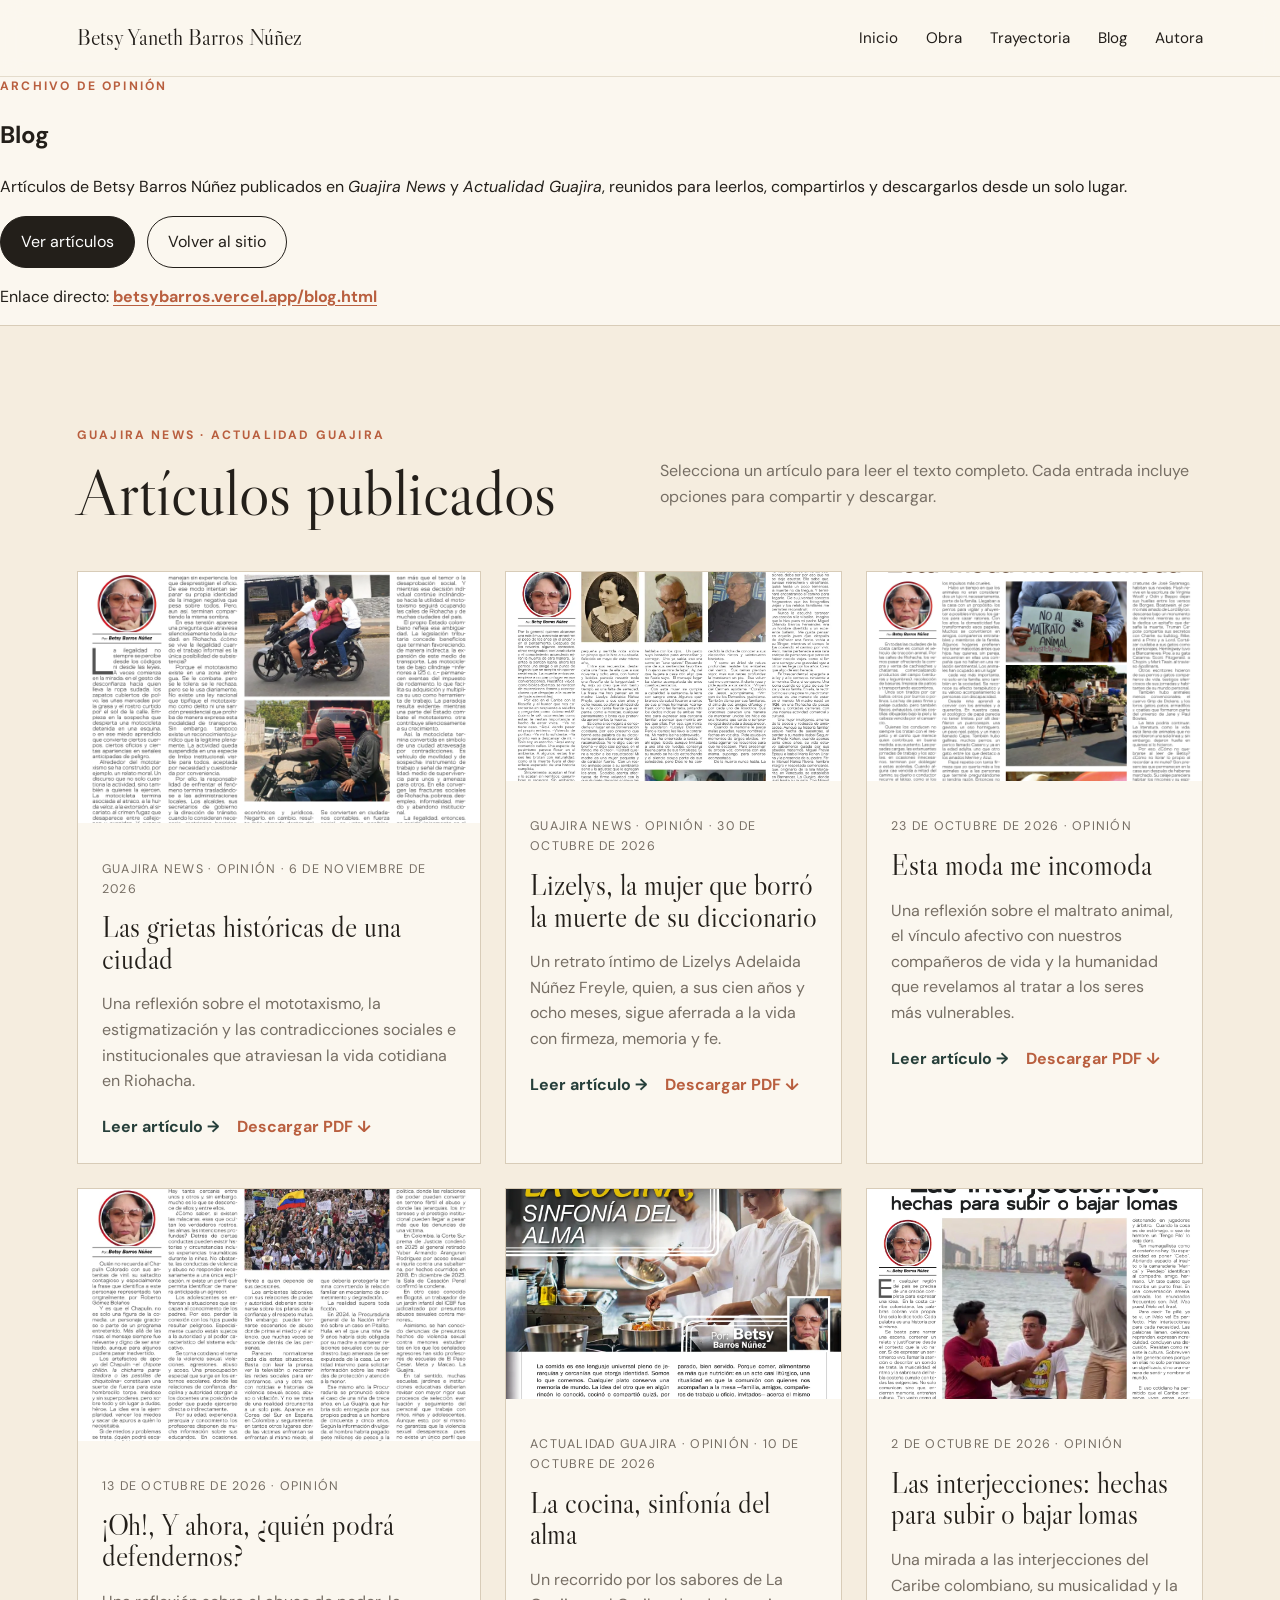
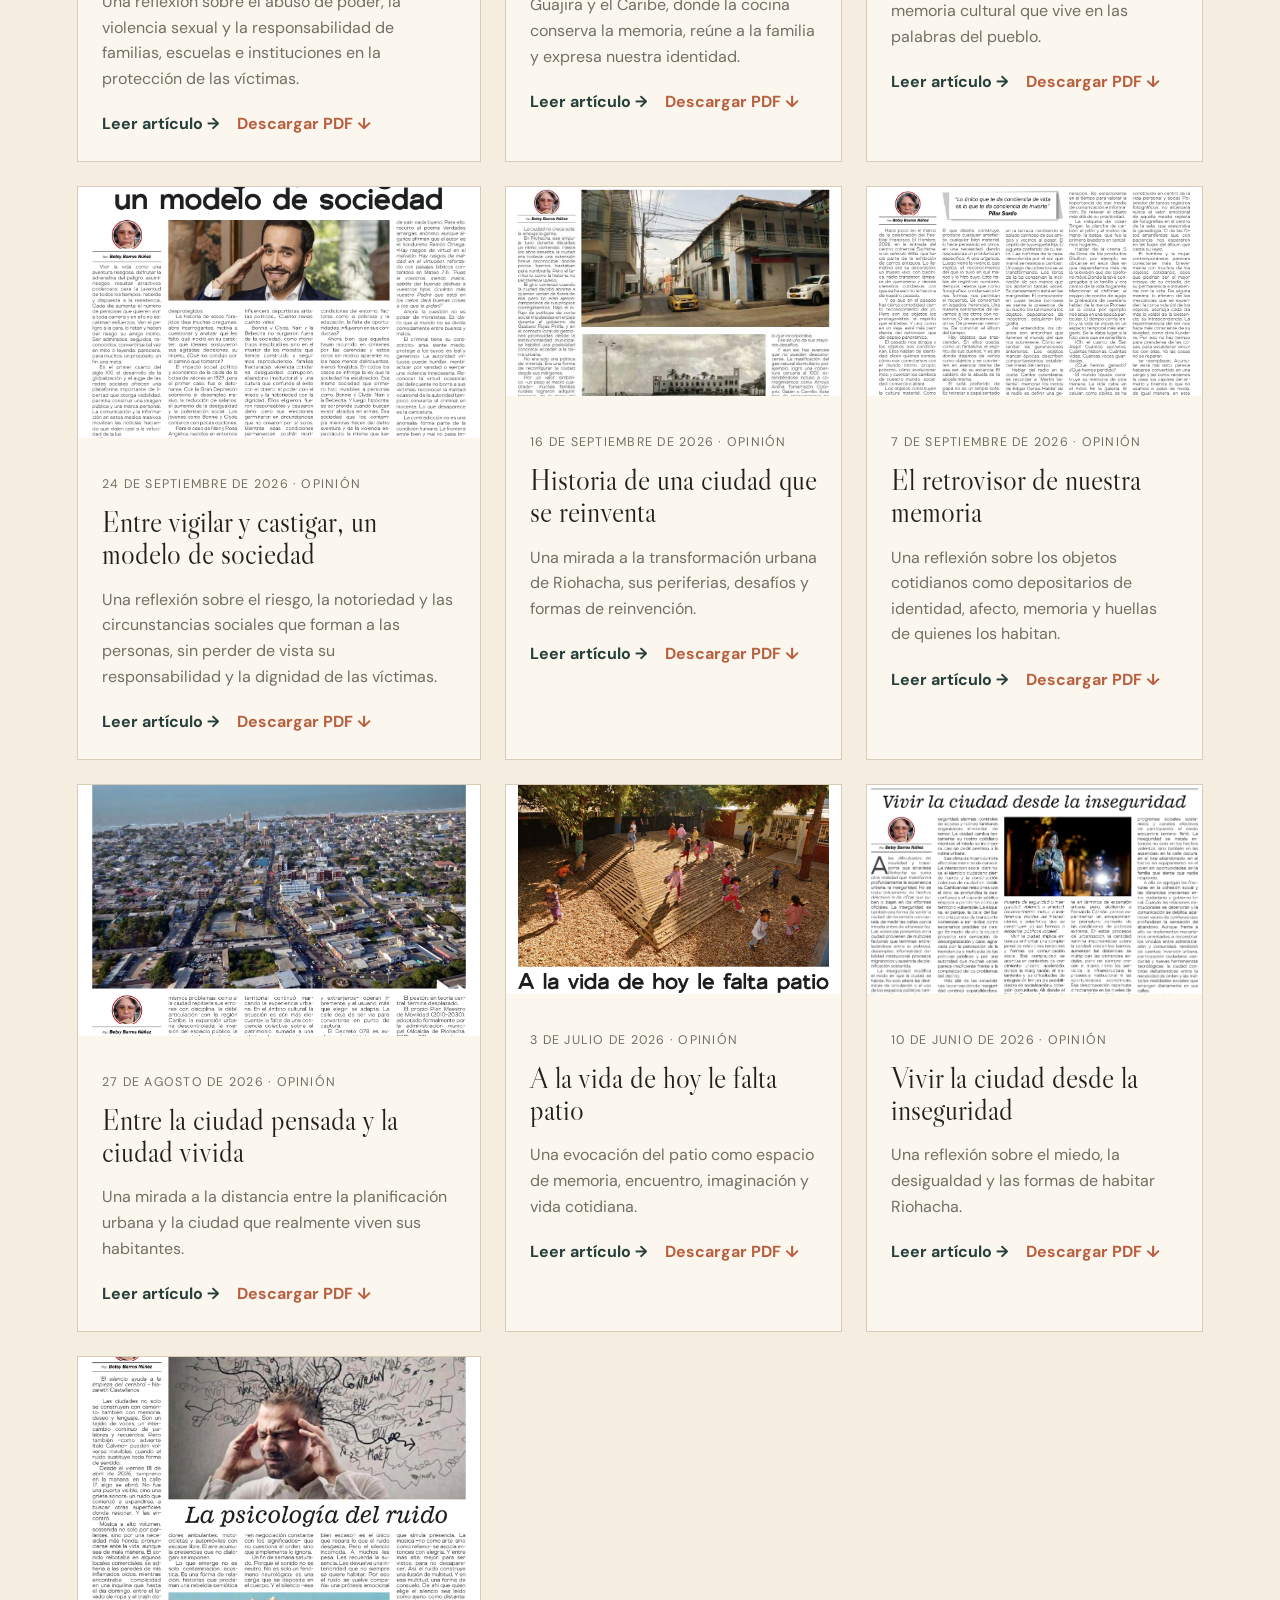
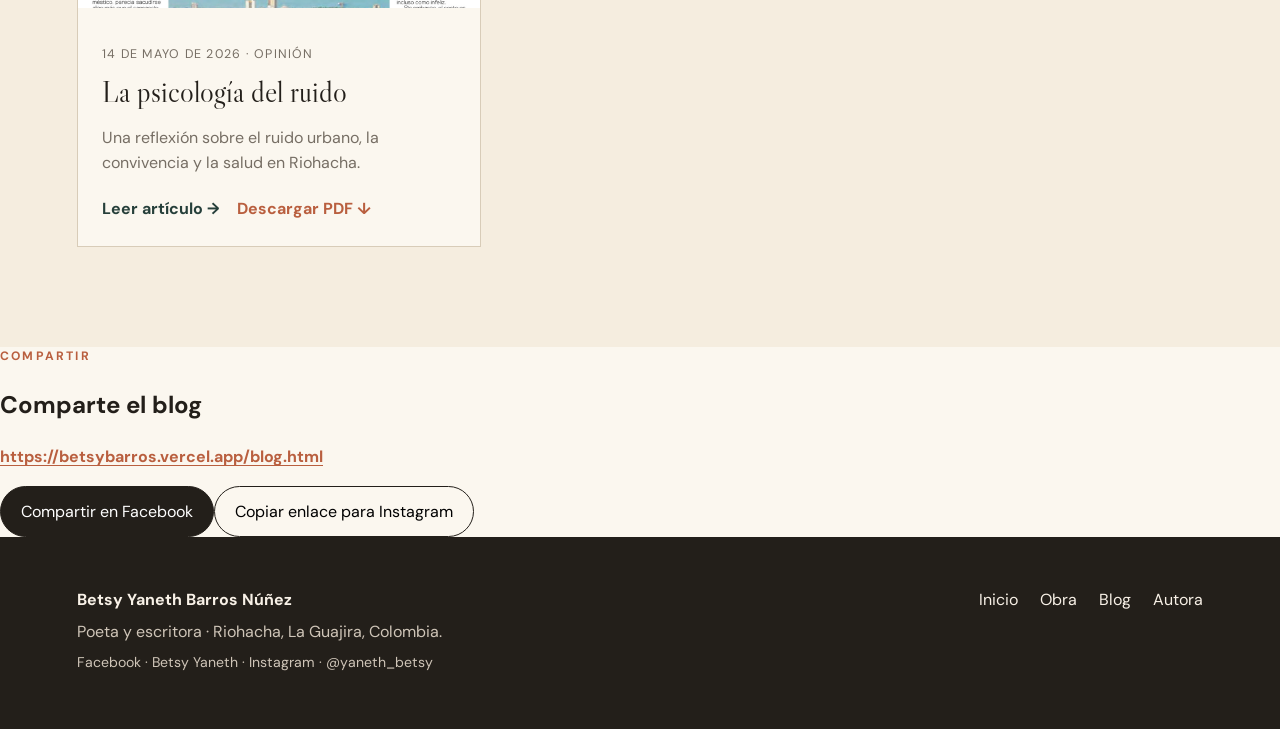
==== commit 65136e10: "Publicar Las grietas históricas de una ciudad, Guajira News 6 noviembre" ====
--- a/blog.html
+++ b/blog.html
@@ -34,7 +34,7 @@
 </section>
 <section class="section articles-section" id="archivo">
 <div class="section-heading split-heading"><div><p class="eyebrow">Guajira News · Actualidad Guajira</p><h2>Artículos publicados</h2></div><p>Selecciona un artículo para leer el texto completo. Cada entrada incluye opciones para compartir y descargar.</p></div>
-<div class="articles-grid"><article class="article-card featured"><div class="article-image article-photo"><img alt="Página 9 del artículo Lizelys, la mujer que borró la muerte de su diccionario publicado en Guajira News" src="assets/lizelys-la-mujer-que-borro-la-muerte-de-su-diccionario-guajira-news.webp"/></div><div class="article-body"><p class="meta">Guajira News · Opinión · 30 de octubre de 2026</p><h3>Lizelys, la mujer que borró la muerte de su diccionario</h3><p>Un retrato íntimo de Lizelys Adelaida Núñez Freyle, quien, a sus cien años y ocho meses, sigue aferrada a la vida con firmeza, memoria y fe.</p><div class="card-actions"><a class="text-link" href="lizelys-la-mujer-que-borro-la-muerte-de-su-diccionario.html">Leer artículo →</a><a class="text-link subtle-link" download href="downloads/lizelys-la-mujer-que-borro-la-muerte-de-su-diccionario-betsy-barros.pdf">Descargar PDF ↓</a></div></div></article><article class="article-card"><div class="article-image article-photo"><img alt="Página 10 del artículo Esta moda me incomoda publicado en Guajira News" src="assets/esta-moda-me-incomoda-guajira-news.webp"/></div><div class="article-body"><p class="meta">23 de octubre de 2026 · Opinión</p><h3>Esta moda me incomoda</h3><p>Una reflexión sobre el maltrato animal, el vínculo afectivo con nuestros compañeros de vida y la humanidad que revelamos al tratar a los seres más vulnerables.</p><div class="card-actions"><a class="text-link" href="esta-moda-me-incomoda.html">Leer artículo →</a><a class="text-link subtle-link" download="" href="downloads/esta-moda-me-incomoda-betsy-barros.pdf">Descargar PDF ↓</a></div></div></article><article class="article-card"><div class="article-image article-photo"><img alt="Página 12 del artículo ¡Oh!, Y ahora, ¿quién podrá defendernos? publicado en Guajira News" src="assets/oh-y-ahora-quien-podra-defendernos-guajira-news.webp"/></div><div class="article-body"><p class="meta">13 de octubre de 2026 · Opinión</p><h3>¡Oh!, Y ahora, ¿quién podrá defendernos?</h3><p>Una reflexión sobre el abuso de poder, la violencia sexual y la responsabilidad de familias, escuelas e instituciones en la protección de las víctimas.</p><div class="card-actions"><a class="text-link" href="oh-y-ahora-quien-podra-defendernos.html">Leer artículo →</a><a class="text-link subtle-link" download="" href="downloads/oh-y-ahora-quien-podra-defendernos-betsy-barros.pdf">Descargar PDF ↓</a></div></div></article><article class="article-card"><div class="article-image article-photo"><img alt="La cocina, sinfonía del alma, publicado en Actualidad Guajira" loading="lazy" src="assets/la-cocina-sinfonia-del-alma-actualidad-guajira-30.webp"/></div><div class="article-body"><p class="meta">Actualidad Guajira · Opinión · 10 de octubre de 2026</p><h3>La cocina, sinfonía del alma</h3><p>Un recorrido por los sabores de La Guajira y el Caribe, donde la cocina conserva la memoria, reúne a la familia y expresa nuestra identidad.</p><div class="card-actions"><a class="text-link" href="la-cocina-sinfonia-del-alma.html">Leer artículo →</a><a class="text-link subtle-link" download="" href="downloads/la-cocina-sinfonia-del-alma-betsy-barros.pdf">Descargar PDF ↓</a></div></div></article><article class="article-card"><div class="article-image article-photo"><img alt="Página 6 del artículo Las interjecciones: hechas para subir o bajar lomas publicado en Guajira News" src="assets/las-interjecciones-hechas-para-subir-o-bajar-lomas-guajira-news.webp"/></div><div class="article-body"><p class="meta">2 de octubre de 2026 · Opinión</p><h3>Las interjecciones: hechas para subir o bajar lomas</h3><p>Una mirada a las interjecciones del Caribe colombiano, su musicalidad y la memoria cultural que vive en las palabras del pueblo.</p><div class="card-actions"><a class="text-link" href="las-interjecciones-hechas-para-subir-o-bajar-lomas.html">Leer artículo →</a><a class="text-link subtle-link" download="" href="downloads/las-interjecciones-hechas-para-subir-o-bajar-lomas-betsy-barros.pdf">Descargar PDF ↓</a></div></div></article><article class="article-card"><div class="article-image article-photo"><img alt="Página 12 del artículo Entre vigilar y castigar, un modelo de sociedad publicado en Guajira News" src="assets/entre-vigilar-y-castigar-un-modelo-de-sociedad-guajira-news.webp"/></div><div class="article-body"><p class="meta">24 de septiembre de 2026 · Opinión</p><h3>Entre vigilar y castigar, un modelo de sociedad</h3><p>Una reflexión sobre el riesgo, la notoriedad y las circunstancias sociales que forman a las personas, sin perder de vista su responsabilidad y la dignidad de las víctimas.</p><div class="card-actions"><a class="text-link" href="entre-vigilar-y-castigar-un-modelo-de-sociedad.html">Leer artículo →</a><a class="text-link subtle-link" download="" href="downloads/entre-vigilar-y-castigar-un-modelo-de-sociedad-betsy-barros.pdf">Descargar PDF ↓</a></div></div></article><article class="article-card"><div class="article-image article-photo"><img alt="Página del artículo Historia de una ciudad que se reinventa publicado en Guajira News" src="assets/historia-de-una-ciudad-que-se-reinventa-guajira-news.jpg"/></div><div class="article-body"><p class="meta">16 de septiembre de 2026 · Opinión</p><h3>Historia de una ciudad que se reinventa</h3><p>Una mirada a la transformación urbana de Riohacha, sus periferias, desafíos y formas de reinvención.</p><div class="card-actions"><a class="text-link" href="historia-de-una-ciudad-que-se-reinventa.html">Leer artículo →</a><a class="text-link subtle-link" download="" href="downloads/historia-de-una-ciudad-que-se-reinventa-betsy-barros.pdf">Descargar PDF ↓</a></div></div></article>
+<div class="articles-grid"><article class="article-card featured"><div class="article-image article-photo"><img alt="Página 8 del artículo Las grietas históricas de una ciudad publicado en Guajira News" src="assets/las-grietas-historicas-de-una-ciudad-guajira-news.webp"/></div><div class="article-body"><p class="meta">Guajira News · Opinión · 6 de noviembre de 2026</p><h3>Las grietas históricas de una ciudad</h3><p>Una reflexión sobre el mototaxismo, la estigmatización y las contradicciones sociales e institucionales que atraviesan la vida cotidiana en Riohacha.</p><div class="card-actions"><a class="text-link" href="las-grietas-historicas-de-una-ciudad.html">Leer artículo →</a><a class="text-link subtle-link" download href="downloads/las-grietas-historicas-de-una-ciudad-betsy-barros.pdf">Descargar PDF ↓</a></div></div></article><article class="article-card"><div class="article-image article-photo"><img alt="Página 9 del artículo Lizelys, la mujer que borró la muerte de su diccionario publicado en Guajira News" src="assets/lizelys-la-mujer-que-borro-la-muerte-de-su-diccionario-guajira-news.webp"/></div><div class="article-body"><p class="meta">Guajira News · Opinión · 30 de octubre de 2026</p><h3>Lizelys, la mujer que borró la muerte de su diccionario</h3><p>Un retrato íntimo de Lizelys Adelaida Núñez Freyle, quien, a sus cien años y ocho meses, sigue aferrada a la vida con firmeza, memoria y fe.</p><div class="card-actions"><a class="text-link" href="lizelys-la-mujer-que-borro-la-muerte-de-su-diccionario.html">Leer artículo →</a><a class="text-link subtle-link" download href="downloads/lizelys-la-mujer-que-borro-la-muerte-de-su-diccionario-betsy-barros.pdf">Descargar PDF ↓</a></div></div></article><article class="article-card"><div class="article-image article-photo"><img alt="Página 10 del artículo Esta moda me incomoda publicado en Guajira News" src="assets/esta-moda-me-incomoda-guajira-news.webp"/></div><div class="article-body"><p class="meta">23 de octubre de 2026 · Opinión</p><h3>Esta moda me incomoda</h3><p>Una reflexión sobre el maltrato animal, el vínculo afectivo con nuestros compañeros de vida y la humanidad que revelamos al tratar a los seres más vulnerables.</p><div class="card-actions"><a class="text-link" href="esta-moda-me-incomoda.html">Leer artículo →</a><a class="text-link subtle-link" download="" href="downloads/esta-moda-me-incomoda-betsy-barros.pdf">Descargar PDF ↓</a></div></div></article><article class="article-card"><div class="article-image article-photo"><img alt="Página 12 del artículo ¡Oh!, Y ahora, ¿quién podrá defendernos? publicado en Guajira News" src="assets/oh-y-ahora-quien-podra-defendernos-guajira-news.webp"/></div><div class="article-body"><p class="meta">13 de octubre de 2026 · Opinión</p><h3>¡Oh!, Y ahora, ¿quién podrá defendernos?</h3><p>Una reflexión sobre el abuso de poder, la violencia sexual y la responsabilidad de familias, escuelas e instituciones en la protección de las víctimas.</p><div class="card-actions"><a class="text-link" href="oh-y-ahora-quien-podra-defendernos.html">Leer artículo →</a><a class="text-link subtle-link" download="" href="downloads/oh-y-ahora-quien-podra-defendernos-betsy-barros.pdf">Descargar PDF ↓</a></div></div></article><article class="article-card"><div class="article-image article-photo"><img alt="La cocina, sinfonía del alma, publicado en Actualidad Guajira" loading="lazy" src="assets/la-cocina-sinfonia-del-alma-actualidad-guajira-30.webp"/></div><div class="article-body"><p class="meta">Actualidad Guajira · Opinión · 10 de octubre de 2026</p><h3>La cocina, sinfonía del alma</h3><p>Un recorrido por los sabores de La Guajira y el Caribe, donde la cocina conserva la memoria, reúne a la familia y expresa nuestra identidad.</p><div class="card-actions"><a class="text-link" href="la-cocina-sinfonia-del-alma.html">Leer artículo →</a><a class="text-link subtle-link" download="" href="downloads/la-cocina-sinfonia-del-alma-betsy-barros.pdf">Descargar PDF ↓</a></div></div></article><article class="article-card"><div class="article-image article-photo"><img alt="Página 6 del artículo Las interjecciones: hechas para subir o bajar lomas publicado en Guajira News" src="assets/las-interjecciones-hechas-para-subir-o-bajar-lomas-guajira-news.webp"/></div><div class="article-body"><p class="meta">2 de octubre de 2026 · Opinión</p><h3>Las interjecciones: hechas para subir o bajar lomas</h3><p>Una mirada a las interjecciones del Caribe colombiano, su musicalidad y la memoria cultural que vive en las palabras del pueblo.</p><div class="card-actions"><a class="text-link" href="las-interjecciones-hechas-para-subir-o-bajar-lomas.html">Leer artículo →</a><a class="text-link subtle-link" download="" href="downloads/las-interjecciones-hechas-para-subir-o-bajar-lomas-betsy-barros.pdf">Descargar PDF ↓</a></div></div></article><article class="article-card"><div class="article-image article-photo"><img alt="Página 12 del artículo Entre vigilar y castigar, un modelo de sociedad publicado en Guajira News" src="assets/entre-vigilar-y-castigar-un-modelo-de-sociedad-guajira-news.webp"/></div><div class="article-body"><p class="meta">24 de septiembre de 2026 · Opinión</p><h3>Entre vigilar y castigar, un modelo de sociedad</h3><p>Una reflexión sobre el riesgo, la notoriedad y las circunstancias sociales que forman a las personas, sin perder de vista su responsabilidad y la dignidad de las víctimas.</p><div class="card-actions"><a class="text-link" href="entre-vigilar-y-castigar-un-modelo-de-sociedad.html">Leer artículo →</a><a class="text-link subtle-link" download="" href="downloads/entre-vigilar-y-castigar-un-modelo-de-sociedad-betsy-barros.pdf">Descargar PDF ↓</a></div></div></article><article class="article-card"><div class="article-image article-photo"><img alt="Página del artículo Historia de una ciudad que se reinventa publicado en Guajira News" src="assets/historia-de-una-ciudad-que-se-reinventa-guajira-news.jpg"/></div><div class="article-body"><p class="meta">16 de septiembre de 2026 · Opinión</p><h3>Historia de una ciudad que se reinventa</h3><p>Una mirada a la transformación urbana de Riohacha, sus periferias, desafíos y formas de reinvención.</p><div class="card-actions"><a class="text-link" href="historia-de-una-ciudad-que-se-reinventa.html">Leer artículo →</a><a class="text-link subtle-link" download="" href="downloads/historia-de-una-ciudad-que-se-reinventa-betsy-barros.pdf">Descargar PDF ↓</a></div></div></article>
 <article class="article-card"><div class="article-image article-photo"><img alt="Artículo El retrovisor de nuestra memoria" src="assets/el-retrovisor-de-nuestra-memoria-guajira-news.png"/></div><div class="article-body"><p class="meta">7 de septiembre de 2026 · Opinión</p><h3>El retrovisor de nuestra memoria</h3><p>Una reflexión sobre los objetos cotidianos como depositarios de identidad, afecto, memoria y huellas de quienes los habitan.</p><div class="card-actions"><a class="text-link" href="el-retrovisor-de-nuestra-memoria.html">Leer artículo →</a><a class="text-link subtle-link" download="" href="downloads/el-retrovisor-de-nuestra-memoria-betsy-barros.pdf">Descargar PDF ↓</a></div></div></article>
 <article class="article-card"><div class="article-image article-photo"><img alt="Artículo Entre la ciudad pensada y la ciudad vivida" src="assets/entre-la-ciudad-pensada-y-la-ciudad-vivida-guajira-news.png"/></div><div class="article-body"><p class="meta">27 de agosto de 2026 · Opinión</p><h3>Entre la ciudad pensada y la ciudad vivida</h3><p>Una mirada a la distancia entre la planificación urbana y la ciudad que realmente viven sus habitantes.</p><div class="card-actions"><a class="text-link" href="entre-la-ciudad-pensada-y-la-ciudad-vivida.html">Leer artículo →</a><a class="text-link subtle-link" download="" href="downloads/entre-la-ciudad-pensada-y-la-ciudad-vivida-betsy-barros.pdf">Descargar PDF ↓</a></div></div></article>
 <article class="article-card"><div class="article-image article-photo"><img alt="Artículo A la vida de hoy le falta patio" src="assets/a-la-vida-de-hoy-le-falta-patio-guajira-news.png"/></div><div class="article-body"><p class="meta">3 de julio de 2026 · Opinión</p><h3>A la vida de hoy le falta patio</h3><p>Una evocación del patio como espacio de memoria, encuentro, imaginación y vida cotidiana.</p><div class="card-actions"><a class="text-link" href="a-la-vida-de-hoy-le-falta-patio.html">Leer artículo →</a><a class="text-link subtle-link" download="" href="downloads/a-la-vida-de-hoy-le-falta-patio-betsy-barros.pdf">Descargar PDF ↓</a></div></div></article>
